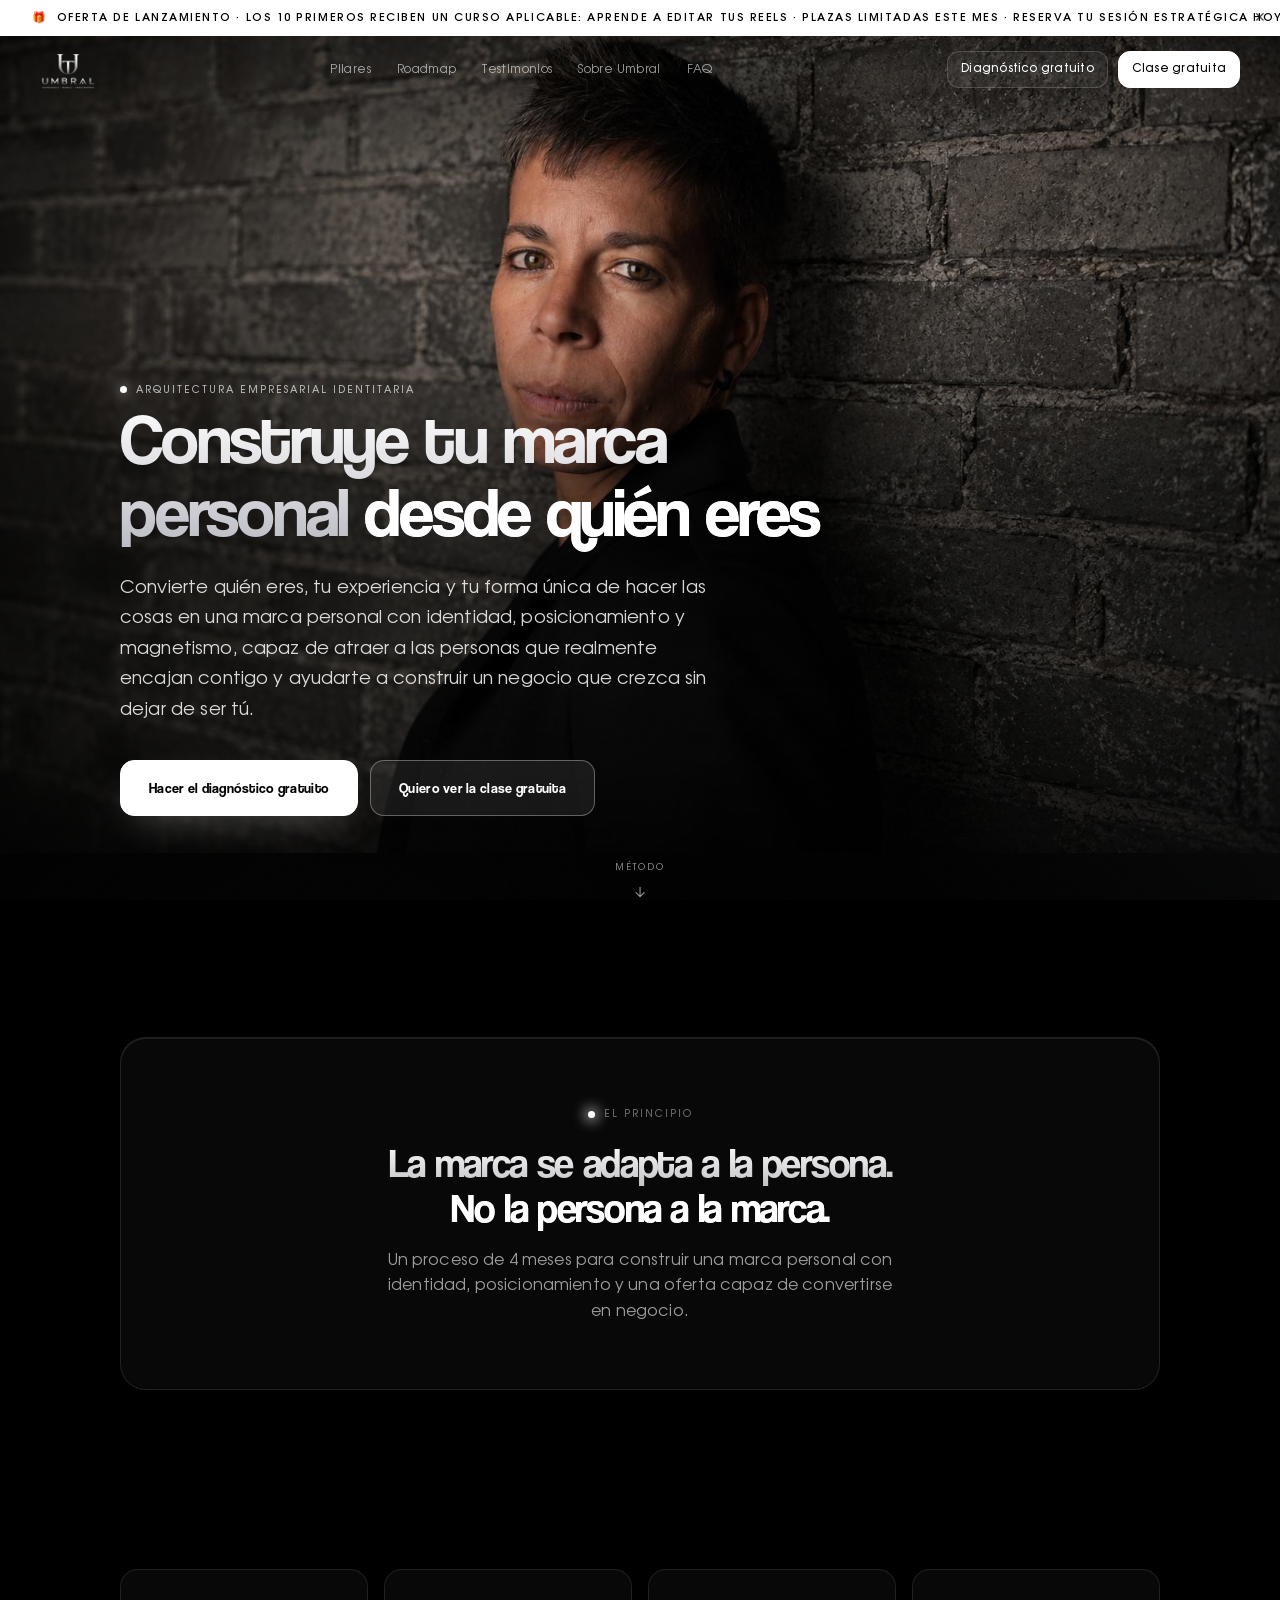
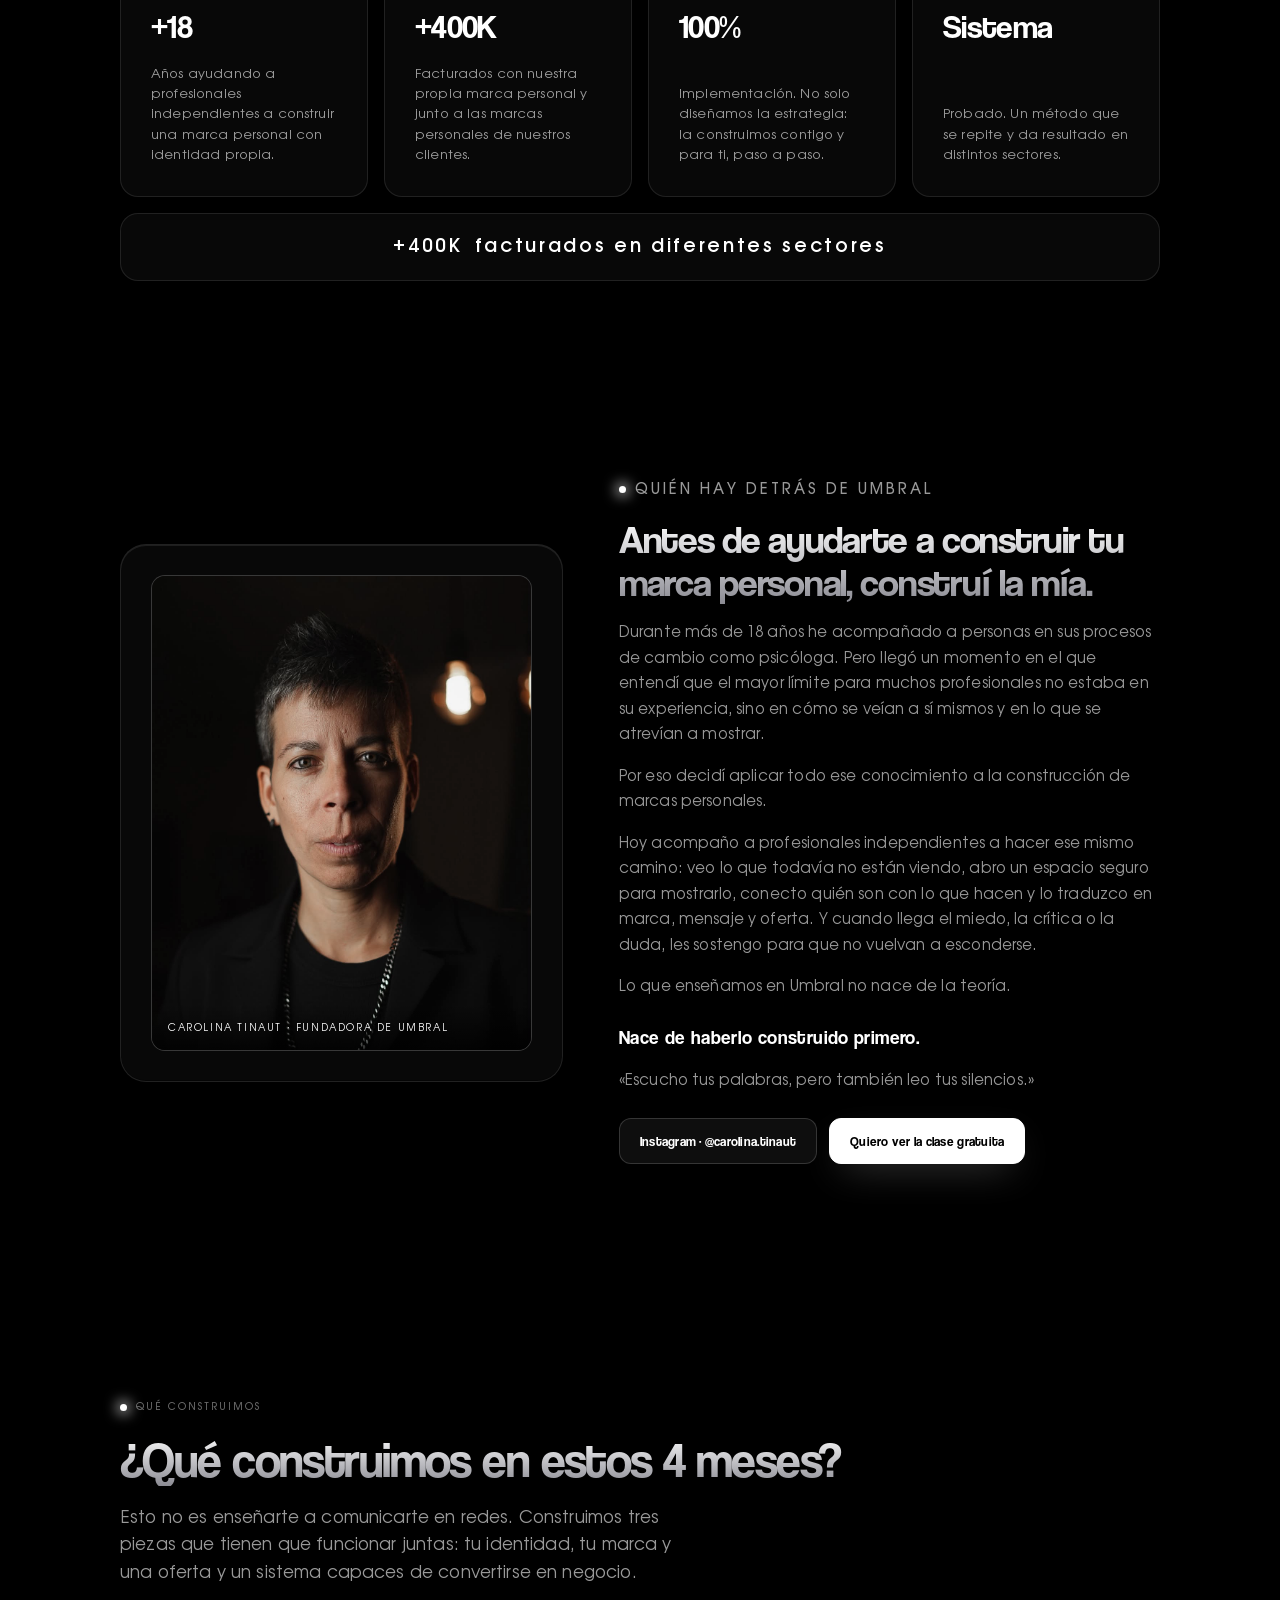
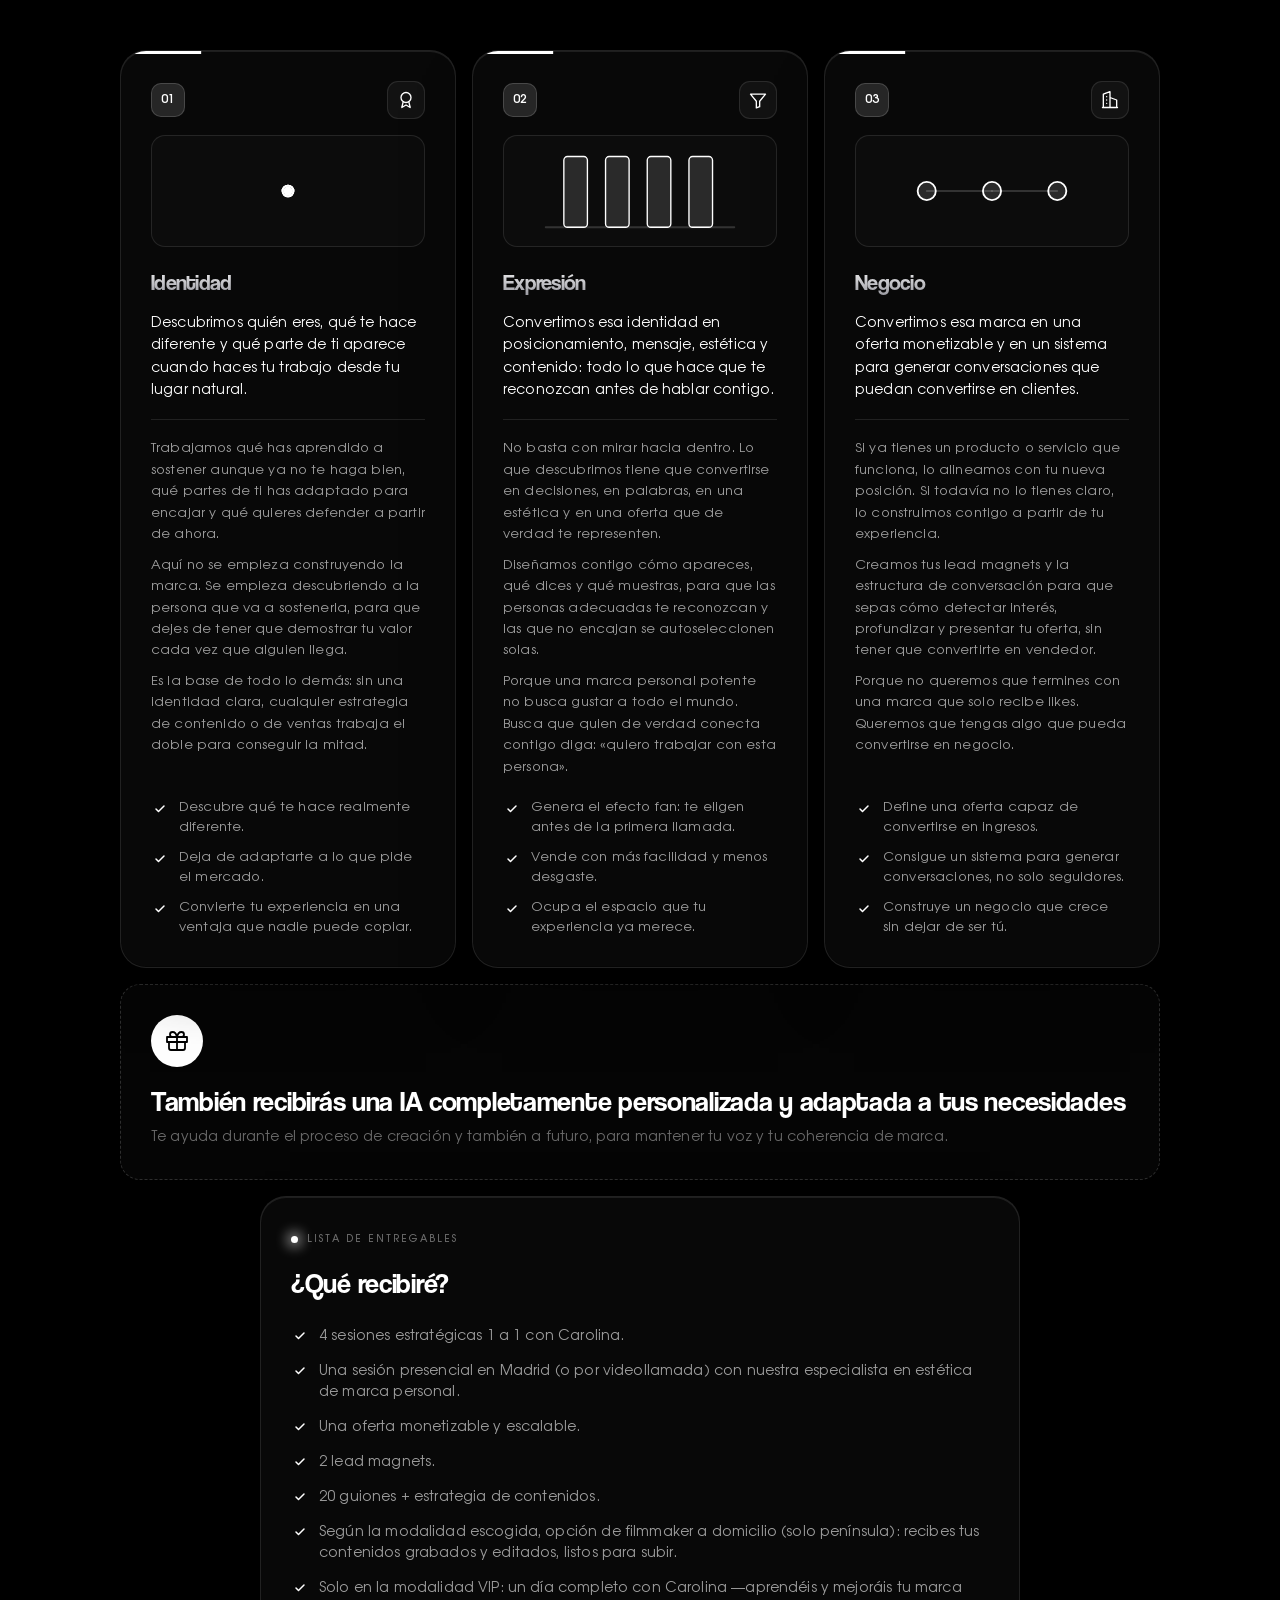
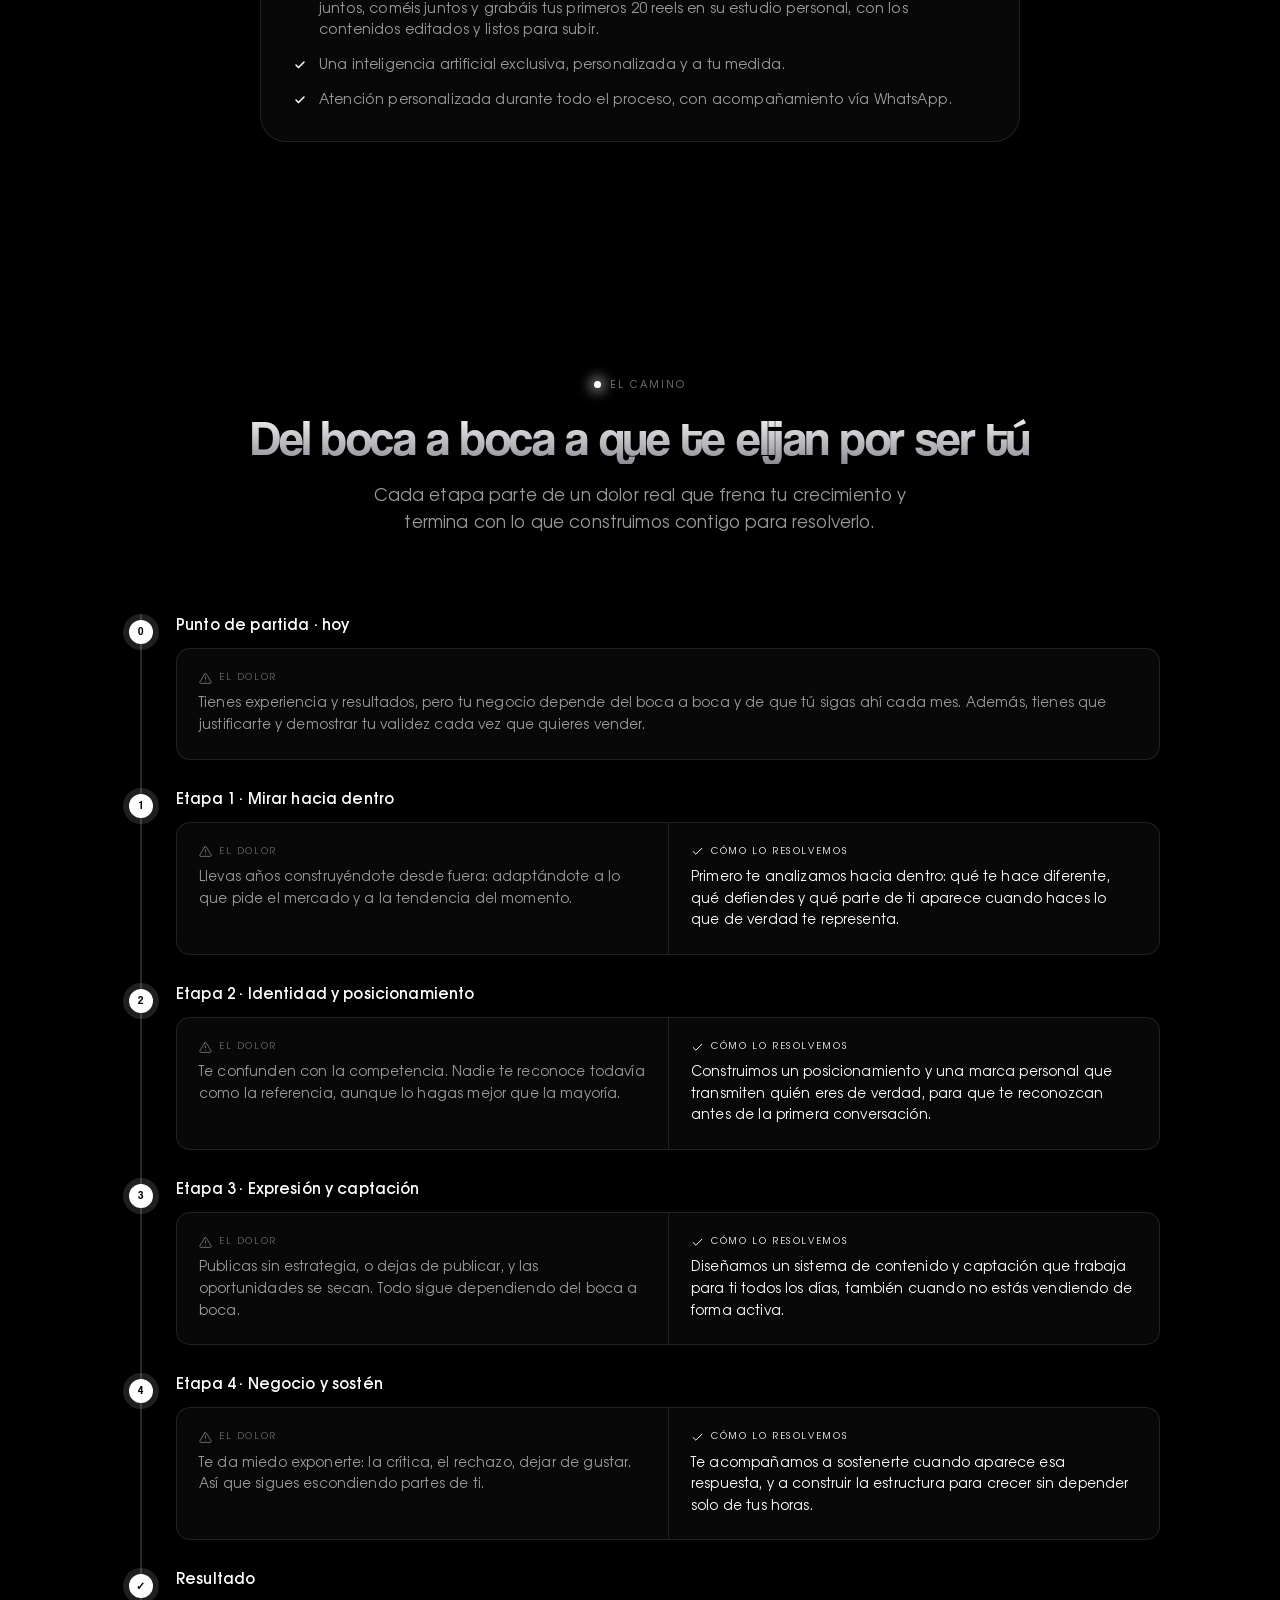
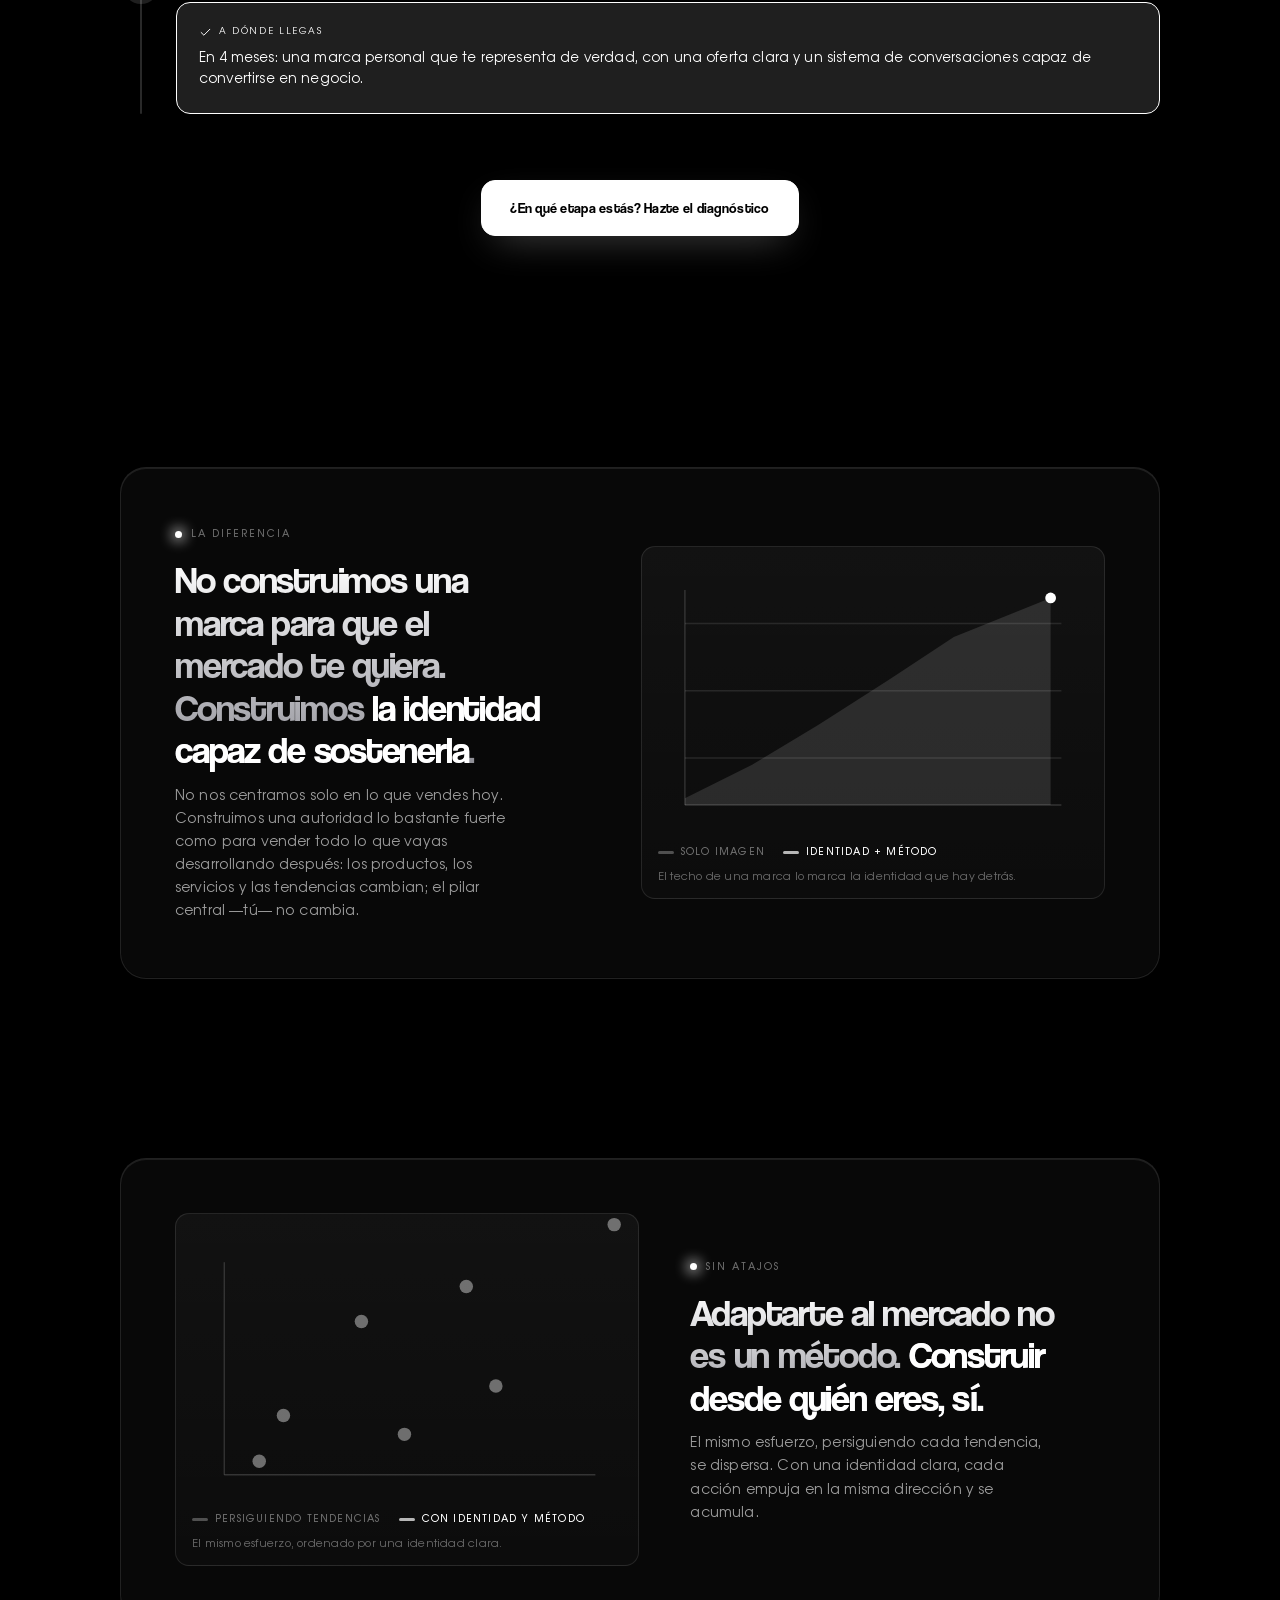
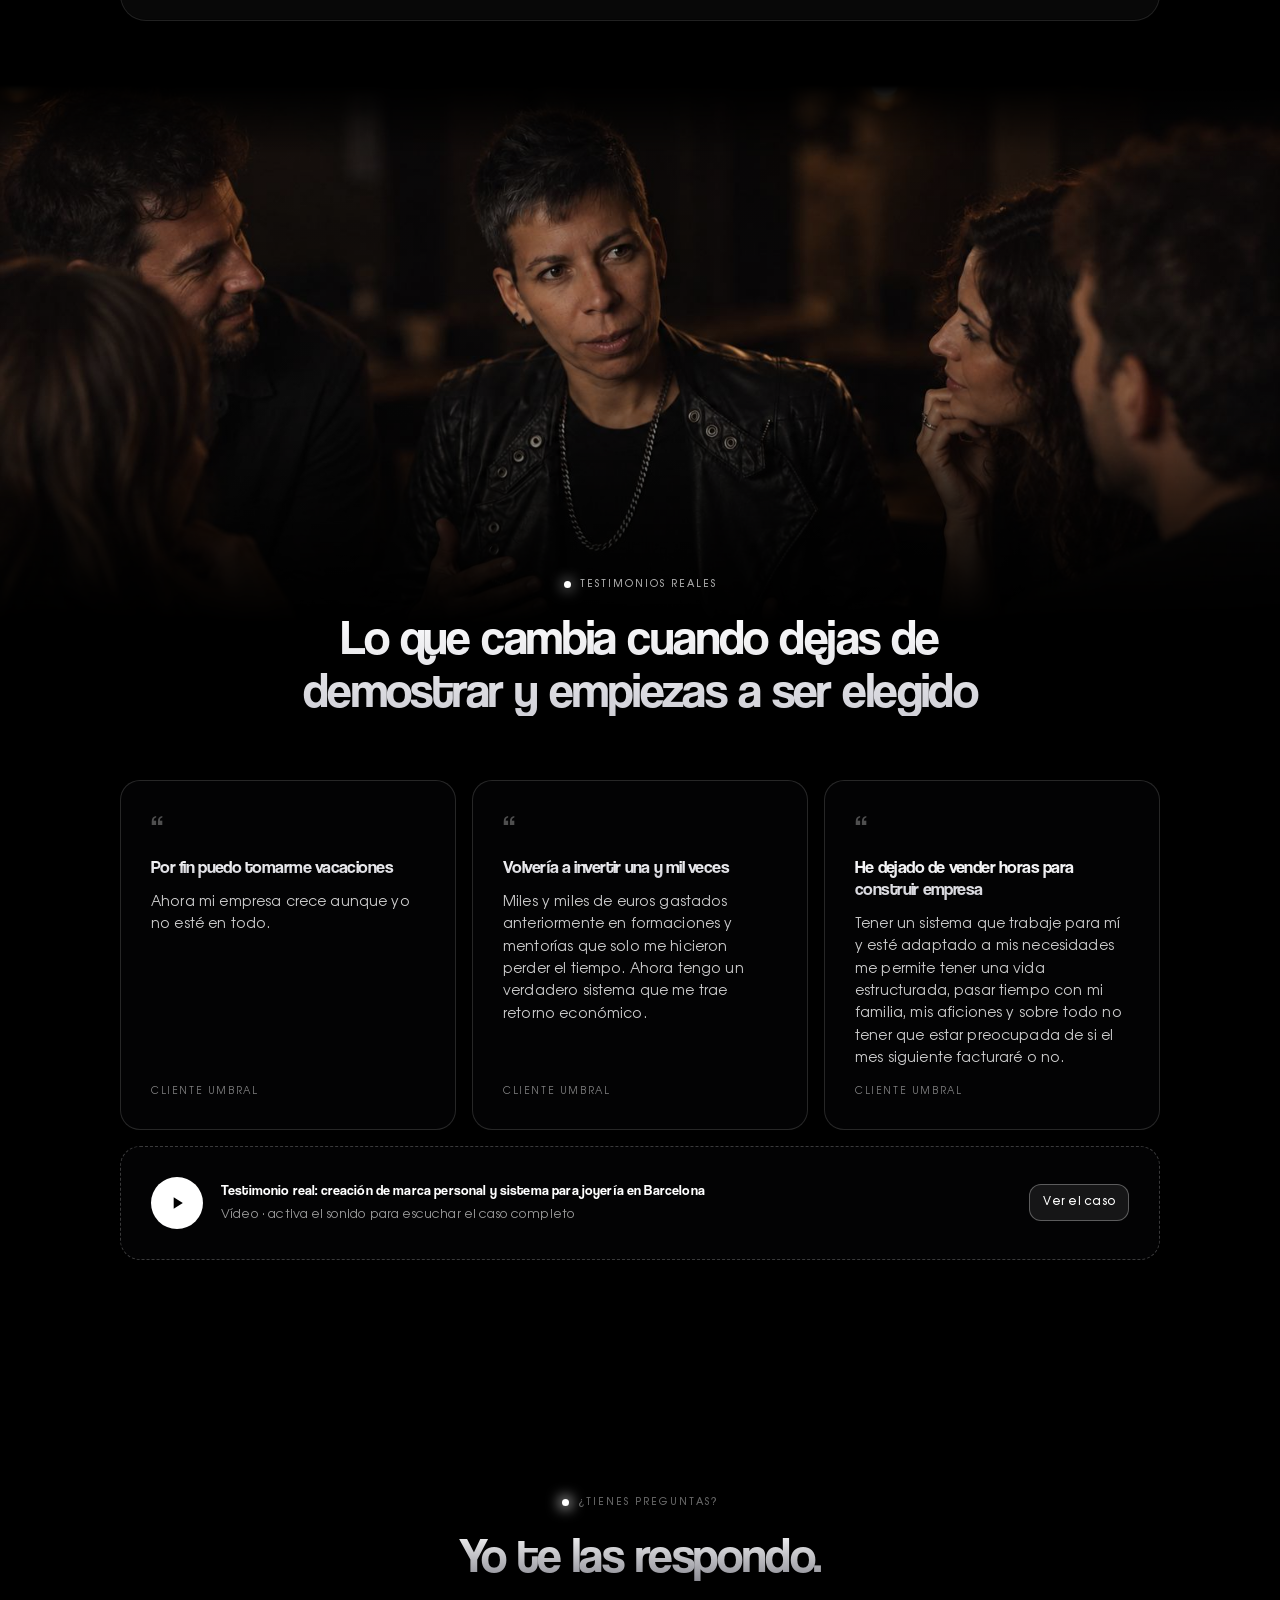
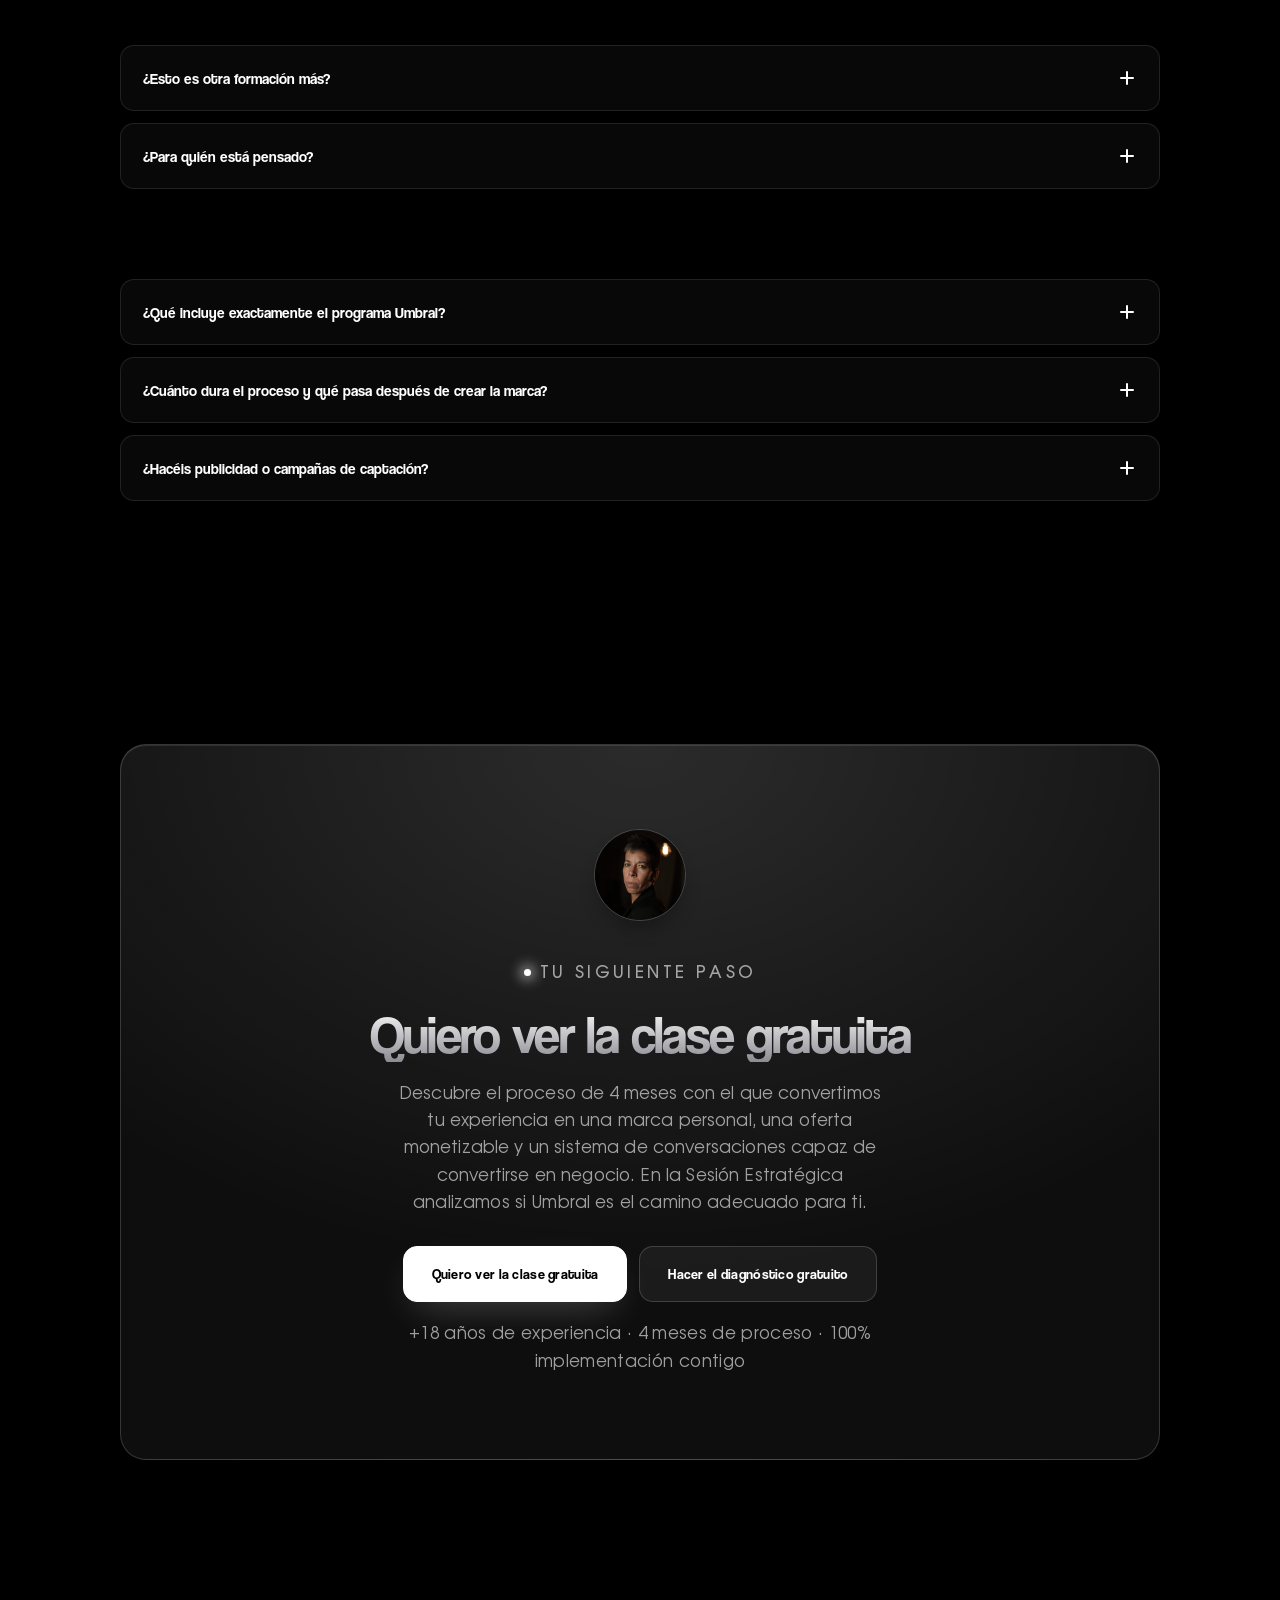
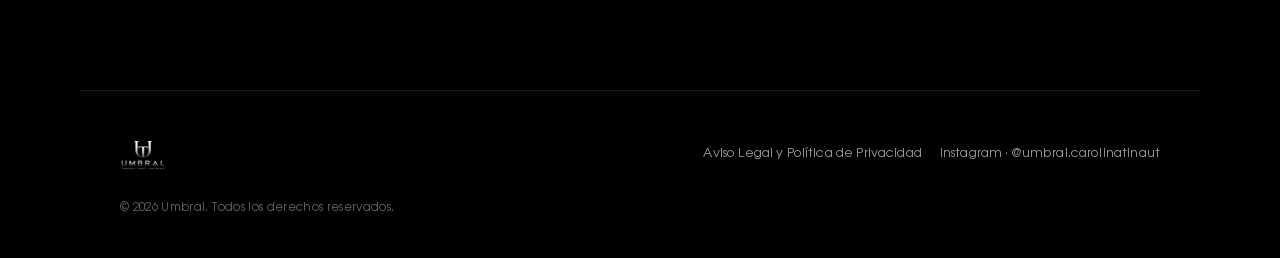
==== index.html @ a4fa89ba "Sitio UMBRAL: version inicial (fotos optimizadas, sin dependencia de Google Fonts, fondo animado opt" ====
<!DOCTYPE html>
<html lang="es" data-theme="dark">
<head>
<meta charset="UTF-8">
<meta name="viewport" content="width=device-width,initial-scale=1">
<title>UMBRAL — Construye tu marca personal desde quién eres, no desde lo que pide el mercado</title>
<meta name="description" content="Método de Arquitectura Empresarial Identitaria: convierte tu experiencia y tu forma de trabajar en una marca personal con identidad, posicionamiento y magnetismo. +18 años uniendo estrategia de marca, psicología aplicada y negocio.">
<link rel="stylesheet" href="styles.css">
</head>
<body>

  <!-- ===== PRELOADER / PUERTA ===== -->
  <div id="preloader">
    <div class="pl__bg" aria-hidden="true">
      <img src="fotos/olas.jpg" alt="" width="1540" height="1030">
    </div>
    <div class="gate__view gate__view--ask" data-view="ask">
      <div class="pl__brand">
        <img class="pl__logo" src="fotos/logo-umbral.png" alt="Carolina Tinaut">
        <span class="pl__name">Carolina Tinaut</span>
      </div>
      <span class="pl__wave">
        <svg viewBox="0 0 240 30" preserveAspectRatio="none" aria-hidden="true">
          <path d="M0 15 q 15 -11 30 0 t 30 0 t 30 0 t 30 0 t 30 0 t 30 0 t 30 0 t 30 0">
            <animate attributeName="d" dur="2.6s" repeatCount="indefinite"
              values="M0 15 q 15 -11 30 0 t 30 0 t 30 0 t 30 0 t 30 0 t 30 0 t 30 0 t 30 0;
                      M0 15 q 15 11 30 0 t 30 0 t 30 0 t 30 0 t 30 0 t 30 0 t 30 0 t 30 0;
                      M0 15 q 15 -11 30 0 t 30 0 t 30 0 t 30 0 t 30 0 t 30 0 t 30 0 t 30 0"/>
          </path>
        </svg>
      </span>
      <p class="gate__q">Una pregunta que cambia tu rumbo para siempre.</p>
      <p class="gate__sub">¿Vas a construir una empresa capaz de crecer sin que todo dependa de ti?</p>
      <div class="gate__choices">
        <button type="button" class="btn btn--solid btn--lg" data-gate="yes">Sí</button>
        <button type="button" class="btn btn--lg" data-gate="no">No</button>
      </div>
    </div>

    <div class="gate__view gate__view--no" data-view="no" hidden>
      <span class="pl__name">Aún no es tu momento</span>
      <span class="pl__wave">
        <svg viewBox="0 0 240 30" preserveAspectRatio="none" aria-hidden="true">
          <path d="M0 15 q 15 -11 30 0 t 30 0 t 30 0 t 30 0 t 30 0 t 30 0 t 30 0 t 30 0">
            <animate attributeName="d" dur="2.6s" repeatCount="indefinite"
              values="M0 15 q 15 -11 30 0 t 30 0 t 30 0 t 30 0 t 30 0 t 30 0 t 30 0 t 30 0;
                      M0 15 q 15 11 30 0 t 30 0 t 30 0 t 30 0 t 30 0 t 30 0 t 30 0 t 30 0;
                      M0 15 q 15 -11 30 0 t 30 0 t 30 0 t 30 0 t 30 0 t 30 0 t 30 0 t 30 0"/>
          </path>
        </svg>
      </span>
      <p class="gate__sub">No pasa nada. Cuando de verdad lo decidas, esta puerta seguirá aquí.</p>
      <p class="gate__q">Aquí puedes ver tu clase gratuita</p>
      <div class="vplayer" aria-label="Clase gratuita en vídeo">
        <div class="vplayer__frame">
          <span class="vplayer__badge">Próximamente</span>
          <button type="button" class="vplayer__play" aria-label="Reproducir la clase">▶</button>
        </div>
        <div class="vplayer__bar" aria-hidden="true">
          <span>▶</span><span>0:00</span>
          <span class="vplayer__track"><span></span></span>
          <span>—:—</span><span>⛶</span>
        </div>
        <p class="vplayer__cap">El vídeo de tu clase gratuita estará disponible aquí muy pronto.</p>
      </div>
      <div class="gate__choices">
        <button type="button" class="btn btn--lg" data-gate="back">Entrar a la web</button>
      </div>
    </div>
  </div>
  <noscript><style>#preloader{display:none!important}</style></noscript>
  <script>
  (function () {
    var d = document, r = d.documentElement, pl = d.getElementById('preloader');
    if (!pl) return;
    r.classList.add('pl-lock');
    function dismiss() {
      pl.classList.add('is-done');
      r.classList.remove('pl-lock');
      setTimeout(function () { if (pl.parentNode) pl.parentNode.removeChild(pl); }, 700);
    }
    function view(name) {
      var vs = pl.querySelectorAll('.gate__view'), i;
      for (i = 0; i < vs.length; i++) vs[i].hidden = vs[i].getAttribute('data-view') !== name;
    }
    pl.addEventListener('click', function (e) {
      var b = e.target.closest && e.target.closest('[data-gate]');
      if (b) {
        var g = b.getAttribute('data-gate');
        if (g === 'yes' || g === 'back') dismiss();
        else if (g === 'no') view('no');
        return;
      }
      if (e.target.closest && e.target.closest('.vplayer__play')) {
        var f = pl.querySelector('.vplayer__track span'); if (!f) return;
        f.style.transition = 'none'; f.style.width = '0';
        requestAnimationFrame(function () { f.style.transition = 'width 1.1s linear'; f.style.width = '34%'; });
        setTimeout(function () { f.style.width = '0'; }, 1500);
      }
    });
  })();
  </script>

  <!-- ===== FONDO ===== -->
  <div class="bg" aria-hidden="true">
    <div class="bg__orbs"><span class="orb orb--1"></span><span class="orb orb--2"></span><span class="orb orb--3"></span></div>
    <div class="bg__waves"><span class="w w1"></span><span class="w w2"></span><span class="w w3"></span></div>
    <div class="bg__grain"></div><div class="bg__vignette"></div>
  </div>
  <svg class="svg-defs" aria-hidden="true"><defs>
    <filter id="liquid">
      <feTurbulence type="fractalNoise" baseFrequency="0.009 0.013" numOctaves="2" seed="7" result="noise"/>
      <feDisplacementMap in="SourceGraphic" in2="noise" scale="55" xChannelSelector="R" yChannelSelector="G"/>
    </filter>
    <filter id="liquidSoft" x="-25%" y="-25%" width="150%" height="150%">
      <feTurbulence type="fractalNoise" baseFrequency="0.006 0.010" numOctaves="2" seed="4" result="n"/>
      <feDisplacementMap in="SourceGraphic" in2="n" scale="34" xChannelSelector="R" yChannelSelector="G"/>
    </filter>
  </defs></svg>

  <!-- ===== BARRA DE OFERTA (marquee) ===== -->
  <div class="promo" id="promo" role="region" aria-label="Oferta">
    <div class="promo__track">
      <span>🎁&nbsp;&nbsp;Oferta de lanzamiento&nbsp;·&nbsp;Los 10 primeros reciben un curso aplicable: Aprende a editar tus reels&nbsp;·&nbsp;Plazas limitadas este mes&nbsp;·&nbsp;Reserva tu Sesión Estratégica hoy&nbsp;&nbsp;</span>
      <span aria-hidden="true">🎁&nbsp;&nbsp;Oferta de lanzamiento&nbsp;·&nbsp;Los 10 primeros reciben un curso aplicable: Aprende a editar tus reels&nbsp;·&nbsp;Plazas limitadas este mes&nbsp;·&nbsp;Reserva tu Sesión Estratégica hoy&nbsp;&nbsp;</span>
    </div>
    <button class="promo__x" id="promoClose" aria-label="Cerrar oferta">✕</button>
  </div>

  <!-- ===== NAV ===== -->
  <header class="nav" id="nav">
    <a href="#top" class="brand" aria-label="UMBRAL — inicio">
      <img class="brand__logo" src="fotos/logo-umbral.png" alt="UMBRAL · Estrategia · Marca · Crecimiento" width="240" height="240">
    </a>
    <nav class="nav__links" id="navLinks">
      <a href="#pilares">Pilares</a>
      <a href="#roadmap">Roadmap</a>
      <a href="#testimonios">Testimonios</a>
      <a href="#umbral">Sobre Umbral</a>
      <a href="#faq">FAQ</a>
      <a href="#" class="nav__links-cta" data-open-quiz>Diagnóstico gratuito →</a>
      <a href="#clase" class="nav__links-cta">Quiero la clase gratuita →</a>
    </nav>
    <div class="nav__right">
      <button class="btn btn--sm btn--nav" data-open-quiz>Diagnóstico gratuito</button>
      <a href="#clase" class="btn btn--solid btn--sm btn--nav">Clase gratuita</a>
      <button class="btn btn--icon btn--ghost nav__toggle" id="navToggle" aria-label="Abrir menú" aria-expanded="false">☰</button>
    </div>
    <span class="nav__progress" id="navProgress" aria-hidden="true"></span>
  </header>

  <main id="top">

    <!-- ===== HERO (con la foto banner de fondo) ===== -->
    <section class="hero wrap" id="inicio">
      <div class="hero__bg" aria-hidden="true">
        <img src="fotos/pared.jpg" alt="" loading="eager" width="1540" height="1030">
      </div>
      <div class="hero__inner">
        <p class="kicker reveal">Arquitectura Empresarial Identitaria</p>
        <h1 class="reveal" data-d="1">
          Construye tu marca personal
          <span class="accent">desde quién eres</span>
        </h1>
        <p class="hero__lead reveal" data-d="2">
          Convierte quién eres, tu experiencia y tu forma única de hacer las cosas en una marca
          personal con identidad, posicionamiento y magnetismo, capaz de atraer a las personas
          que realmente encajan contigo y ayudarte a construir un negocio que crezca sin dejar
          de ser tú.
        </p>
        <div class="hero__cta reveal" data-d="3">
          <button class="btn btn--solid btn--lg" data-open-quiz>Hacer el diagnóstico gratuito</button>
          <a href="#clase" class="btn btn--lg">Quiero ver la clase gratuita</a>
        </div>
        <p class="hero__note reveal" data-d="4">
          <span data-count="18" data-prefix="+" data-suffix="">+18</span> años ·
          <span data-count="400" data-prefix="+" data-suffix="K">+400K</span> facturados ·
          <span data-count="100" data-suffix="%">100%</span> implementación · Sistema probado
        </p>
      </div>
      <div class="hero__scroll" aria-hidden="true"><span>Método</span>
        <svg viewBox="0 0 24 24"><path d="M12 5v14M6 13l6 6 6-6"/></svg>
      </div>
    </section>

    <!-- ===== VALUE PROP ===== -->
    <section class="section wrap" id="metodo">
      <div class="statement reveal">
        <p class="kicker">El principio</p>
        <p class="statement__q wide">La marca se adapta a la persona. <span class="accent">No la persona a la marca.</span></p>
        <p class="statement__sub">
          Un proceso de 4 meses para construir una marca personal con identidad, posicionamiento
          y una oferta capaz de convertirse en negocio.
        </p>
      </div>
    </section>

    <!-- ===== STATS ===== -->
    <section class="section--sm wrap">
      <div class="stats">
        <div class="stat reveal">
          <div class="stat__n" data-count="18" data-prefix="+">+18</div>
          <p class="stat__t">Años ayudando a profesionales independientes a construir una marca personal con identidad propia.</p>
        </div>
        <div class="stat reveal" data-d="1">
          <div class="stat__n" data-count="400" data-prefix="+" data-suffix="K">+400K</div>
          <p class="stat__t">Facturados con nuestra propia marca personal y junto a las marcas personales de nuestros clientes.</p>
        </div>
        <div class="stat stat--plain reveal" data-d="2">
          <div class="stat__n" data-count="100" data-suffix="%">100%</div>
          <p class="stat__t">Implementación. No solo diseñamos la estrategia: la construimos contigo y para ti, paso a paso.</p>
        </div>
        <div class="stat stat--plain reveal" data-d="3">
          <div class="stat__n">Sistema</div>
          <p class="stat__t">Probado. Un método que se repite y da resultado en distintos sectores.</p>
        </div>
        <div class="stat stat--wide reveal">
          <span class="stat__n" data-count="400" data-prefix="+" data-suffix="K">+400K</span>
          <span class="stat__n" style="color:var(--ink);letter-spacing:.14em">facturados en diferentes sectores</span>
        </div>
      </div>
    </section>

    <!-- ===== FUNDADORA (Sobre Umbral) ===== -->
    <section class="section wrap" id="umbral">
      <div class="founder">
        <div class="founder__card reveal" data-reveal="left">
          <figure class="founder__photo">
            <img src="fotos/799673248_1596504102127387_8489044716735448155_n.jpg"
                 alt="Retrato de Carolina Tinaut" loading="lazy" width="1063" height="1600">
            <figcaption>Carolina Tinaut · Fundadora de Umbral</figcaption>
          </figure>
        </div>
        <div class="reveal" data-reveal="right">
          <p class="kicker">Quién hay detrás de Umbral</p>
          <h2 style="margin-top:16px">Antes de ayudarte a construir tu marca personal, construí la mía.</h2>
          <p>Durante más de 18 años he acompañado a personas en sus procesos de cambio como psicóloga.
            Pero llegó un momento en el que entendí que el mayor límite para muchos profesionales no
            estaba en su experiencia, sino en cómo se veían a sí mismos y en lo que se atrevían a mostrar.</p>
          <p>Por eso decidí aplicar todo ese conocimiento a la construcción de marcas personales.</p>
          <p>Hoy acompaño a profesionales independientes a hacer ese mismo camino: veo lo que todavía
            no están viendo, abro un espacio seguro para mostrarlo, conecto quién son con lo que hacen
            y lo traduzco en marca, mensaje y oferta. Y cuando llega el miedo, la crítica o la duda,
            les sostengo para que no vuelvan a esconderse.</p>
          <p>Lo que enseñamos en Umbral no nace de la teoría.</p>
          <span class="big">Nace de haberlo <span class="accent">construido primero</span>.</span>
          <p style="margin-top:16px">«Escucho tus palabras, pero también leo tus silencios.»</p>
          <div class="founder__cta">
            <a href="https://www.instagram.com/carolina.tinaut/" target="_blank" rel="noopener" class="btn">Instagram · @carolina.tinaut</a>
            <a href="#clase" class="btn btn--solid">Quiero ver la clase gratuita</a>
          </div>
        </div>
      </div>
    </section>

    <!-- ===== PILARES ===== -->
    <section class="section wrap" id="pilares">
      <div class="section__head">
        <p class="kicker reveal">Qué construimos</p>
        <h2 class="section__title reveal" data-d="1">¿Qué construimos en estos 4 meses?</h2>
        <p class="section__sub reveal" data-d="2">
          Esto no es enseñarte a comunicarte en redes. Construimos tres piezas que tienen que
          funcionar juntas: tu identidad, tu marca y una oferta y un sistema capaces de
          convertirse en negocio.
        </p>
      </div>
      <div class="pillars">
        <article class="pillar reveal">
          <div class="pillar__head">
            <span class="pillar__badge">01</span>
            <span class="pillar__ico" aria-hidden="true"><svg viewBox="0 0 24 24"><circle cx="12" cy="9" r="6"/><path d="M8.5 14.5 7 21l5-3 5 3-1.5-6.5"/></svg></span>
          </div>
          <div class="pillar__viz" aria-hidden="true">
            <svg viewBox="0 0 300 112" preserveAspectRatio="xMidYMid meet">
              <g transform="translate(150 56)">
                <circle class="viz-stroke viz-ring" cx="0" cy="0" r="6"/>
                <circle class="viz-stroke viz-ring" cx="0" cy="0" r="6"/>
                <circle class="viz-stroke viz-ring" cx="0" cy="0" r="6"/>
                <circle cx="0" cy="0" r="5" fill="var(--accent)"/>
              </g>
            </svg>
          </div>
          <h3 class="pillar__name">Identidad</h3>
          <p class="pillar__lead">
            Descubrimos quién eres, qué te hace diferente y qué parte de ti aparece cuando haces
            tu trabajo desde tu lugar natural.
          </p>
          <hr class="pillar__rule">
          <div class="pillar__body">
            <p>Trabajamos qué has aprendido a sostener aunque ya no te haga bien, qué partes de ti
            has adaptado para encajar y qué quieres defender a partir de ahora.</p>
            <p>Aquí no se empieza construyendo la marca. Se empieza descubriendo a la persona que va
            a sostenerla, para que dejes de tener que demostrar tu valor cada vez que alguien llega.</p>
            <p>Es la base de todo lo demás: sin una identidad clara, cualquier estrategia de
            contenido o de ventas trabaja el doble para conseguir la mitad.</p>
          </div>
          <ul class="ticks">
            <li>Descubre qué te hace realmente diferente.</li>
            <li>Deja de adaptarte a lo que pide el mercado.</li>
            <li>Convierte tu experiencia en una ventaja que nadie puede copiar.</li>
          </ul>
        </article>

        <article class="pillar reveal" data-d="1">
          <div class="pillar__head">
            <span class="pillar__badge">02</span>
            <span class="pillar__ico" aria-hidden="true"><svg viewBox="0 0 24 24"><path d="M3 5h18l-7 8.5V20l-4 1.5v-8z"/></svg></span>
          </div>
          <div class="pillar__viz" aria-hidden="true">
            <svg viewBox="0 0 300 112" preserveAspectRatio="xMidYMid meet">
              <rect class="viz-bar" x="66"  y="18" width="26" height="78" rx="4"/>
              <rect class="viz-bar" x="112" y="18" width="26" height="78" rx="4"/>
              <rect class="viz-bar" x="158" y="18" width="26" height="78" rx="4"/>
              <rect class="viz-bar" x="204" y="18" width="26" height="78" rx="4"/>
              <line class="viz-stroke viz-dim" x1="46" y1="96" x2="254" y2="96"/>
            </svg>
          </div>
          <h3 class="pillar__name">Expresión</h3>
          <p class="pillar__lead">Convertimos esa identidad en posicionamiento, mensaje, estética y contenido: todo lo que hace que te reconozcan antes de hablar contigo.</p>
          <hr class="pillar__rule">
          <div class="pillar__body">
            <p>No basta con mirar hacia dentro. Lo que descubrimos tiene que convertirse en
            decisiones, en palabras, en una estética y en una oferta que de verdad te representen.</p>
            <p>Diseñamos contigo cómo apareces, qué dices y qué muestras, para que las personas
            adecuadas te reconozcan y las que no encajan se autoseleccionen solas.</p>
            <p>Porque una marca personal potente no busca gustar a todo el mundo. Busca que quien
            de verdad conecta contigo diga: «quiero trabajar con esta persona».</p>
          </div>
          <ul class="ticks">
            <li>Genera el efecto fan: te eligen antes de la primera llamada.</li>
            <li>Vende con más facilidad y menos desgaste.</li>
            <li>Ocupa el espacio que tu experiencia ya merece.</li>
          </ul>
        </article>

        <article class="pillar reveal" data-d="2">
          <div class="pillar__head">
            <span class="pillar__badge">03</span>
            <span class="pillar__ico" aria-hidden="true"><svg viewBox="0 0 24 24"><path d="M4 21V5l8-3v19M12 21V9l8 3v9M3 21h18M8 8h.01M8 12h.01M8 16h.01"/></svg></span>
          </div>
          <div class="pillar__viz" aria-hidden="true">
            <svg viewBox="0 0 300 112" preserveAspectRatio="xMidYMid meet">
              <line class="viz-stroke viz-dim" x1="78" y1="56" x2="150" y2="56"/>
              <line class="viz-stroke viz-dim" x1="150" y1="56" x2="222" y2="56"/>
              <circle class="viz-node" cx="78"  cy="56" r="10"/>
              <circle class="viz-node" cx="150" cy="56" r="10"/>
              <circle class="viz-node" cx="222" cy="56" r="10"/>
            </svg>
          </div>
          <h3 class="pillar__name">Negocio</h3>
          <p class="pillar__lead">Convertimos esa marca en una oferta monetizable y en un sistema para generar conversaciones que puedan convertirse en clientes.</p>
          <hr class="pillar__rule">
          <div class="pillar__body">
            <p>Si ya tienes un producto o servicio que funciona, lo alineamos con tu nueva
            posición. Si todavía no lo tienes claro, lo construimos contigo a partir de tu experiencia.</p>
            <p>Creamos tus lead magnets y la estructura de conversación para que sepas cómo detectar
            interés, profundizar y presentar tu oferta, sin tener que convertirte en vendedor.</p>
            <p>Porque no queremos que termines con una marca que solo recibe likes. Queremos que
            tengas algo que pueda convertirse en negocio.</p>
          </div>
          <ul class="ticks">
            <li>Define una oferta capaz de convertirse en ingresos.</li>
            <li>Consigue un sistema para generar conversaciones, no solo seguidores.</li>
            <li>Construye un negocio que crece sin dejar de ser tú.</li>
          </ul>
        </article>
      </div>

      <div class="tvideo aiband reveal">
        <span class="tvideo__ico" aria-hidden="true">
          <svg viewBox="0 0 24 24" fill="none" stroke="currentColor" stroke-width="1.8" stroke-linecap="round" stroke-linejoin="round">
            <rect x="2" y="8" width="20" height="5"/>
            <path d="M12 8v13M4 13v6a2 2 0 0 0 2 2h12a2 2 0 0 0 2-2v-6"/>
            <path d="M12 8H7.5a2.5 2.5 0 0 1 0-5C11 3 12 8 12 8z"/>
            <path d="M12 8h4.5a2.5 2.5 0 0 0 0-5C13 3 12 8 12 8z"/>
          </svg>
        </span>
        <div class="tvideo__txt">
          <strong>También recibirás una IA completamente personalizada y adaptada a tus necesidades</strong>
          <span>Te ayuda durante el proceso de creación y también a futuro, para mantener tu voz y tu coherencia de marca.</span>
        </div>
      </div>

      <div class="deliver glass reveal">
        <p class="kicker">Lista de entregables</p>
        <h3>¿Qué recibiré?</h3>
        <ul class="ticks">
          <li>4 sesiones estratégicas 1 a 1 con Carolina.</li>
          <li>Una sesión presencial en Madrid (o por videollamada) con nuestra especialista en estética de marca personal.</li>
          <li>Una oferta monetizable y escalable.</li>
          <li>2 lead magnets.</li>
          <li>20 guiones + estrategia de contenidos.</li>
          <li>Según la modalidad escogida, opción de filmmaker a domicilio (solo península): recibes tus contenidos grabados y editados, listos para subir.</li>
          <li>Solo en la modalidad VIP: un día completo con Carolina —aprendéis y mejoráis tu marca juntos, coméis juntos y grabáis tus primeros 20 reels en su estudio personal, con los contenidos editados y listos para subir.</li>
          <li>Una inteligencia artificial exclusiva, personalizada y a tu medida.</li>
          <li>Atención personalizada durante todo el proceso, con acompañamiento vía WhatsApp.</li>
        </ul>
      </div>
    </section>

    <!-- ===== ROADMAP ===== -->
    <section class="section wrap" id="roadmap">
      <div class="section__head center">
        <p class="kicker reveal">El camino</p>
        <h2 class="section__title reveal" data-d="1">Del boca a boca a que te elijan por ser tú</h2>
        <p class="section__sub reveal" data-d="2">
          Cada etapa parte de un dolor real que frena tu crecimiento y termina con lo que
          construimos contigo para resolverlo.
        </p>
      </div>

      <div class="roadmap" id="roadmapTrack">
        <span class="roadmap__spine" aria-hidden="true"></span>

        <div class="road-step road-step--single reveal">
          <span class="road-step__node">0</span>
          <p class="road-step__title">Punto de partida · hoy</p>
          <div class="road-step__card">
            <div class="road-cell road-cell--pain">
              <span class="road-cell__k"><svg viewBox="0 0 24 24"><path d="M12 9v4m0 4h.01M10.3 3.9 1.8 18a2 2 0 0 0 1.7 3h17a2 2 0 0 0 1.7-3L13.7 3.9a2 2 0 0 0-3.4 0Z"/></svg>El dolor</span>
              <p>Tienes experiencia y resultados, pero tu negocio depende del boca a boca y de que tú sigas ahí cada mes. Además, tienes que justificarte y demostrar tu validez cada vez que quieres vender.</p>
            </div>
          </div>
        </div>

        <div class="road-step reveal">
          <span class="road-step__node">1</span>
          <p class="road-step__title">Etapa 1 · Mirar hacia dentro</p>
          <div class="road-step__card">
            <div class="road-cell road-cell--pain">
              <span class="road-cell__k"><svg viewBox="0 0 24 24"><path d="M12 9v4m0 4h.01M10.3 3.9 1.8 18a2 2 0 0 0 1.7 3h17a2 2 0 0 0 1.7-3L13.7 3.9a2 2 0 0 0-3.4 0Z"/></svg>El dolor</span>
              <p>Llevas años construyéndote desde fuera: adaptándote a lo que pide el mercado y a la tendencia del momento.</p>
            </div>
            <div class="road-cell road-cell--fix">
              <span class="road-cell__k"><svg viewBox="0 0 24 24"><path d="M20 6 9 17l-5-5"/></svg>Cómo lo resolvemos</span>
              <p>Primero te analizamos hacia dentro: qué te hace diferente, qué defiendes y qué parte de ti aparece cuando haces lo que de verdad te representa.</p>
            </div>
          </div>
        </div>

        <div class="road-step reveal">
          <span class="road-step__node">2</span>
          <p class="road-step__title">Etapa 2 · Identidad y posicionamiento</p>
          <div class="road-step__card">
            <div class="road-cell road-cell--pain">
              <span class="road-cell__k"><svg viewBox="0 0 24 24"><path d="M12 9v4m0 4h.01M10.3 3.9 1.8 18a2 2 0 0 0 1.7 3h17a2 2 0 0 0 1.7-3L13.7 3.9a2 2 0 0 0-3.4 0Z"/></svg>El dolor</span>
              <p>Te confunden con la competencia. Nadie te reconoce todavía como la referencia, aunque lo hagas mejor que la mayoría.</p>
            </div>
            <div class="road-cell road-cell--fix">
              <span class="road-cell__k"><svg viewBox="0 0 24 24"><path d="M20 6 9 17l-5-5"/></svg>Cómo lo resolvemos</span>
              <p>Construimos un posicionamiento y una marca personal que transmiten quién eres de verdad, para que te reconozcan antes de la primera conversación.</p>
            </div>
          </div>
        </div>

        <div class="road-step reveal">
          <span class="road-step__node">3</span>
          <p class="road-step__title">Etapa 3 · Expresión y captación</p>
          <div class="road-step__card">
            <div class="road-cell road-cell--pain">
              <span class="road-cell__k"><svg viewBox="0 0 24 24"><path d="M12 9v4m0 4h.01M10.3 3.9 1.8 18a2 2 0 0 0 1.7 3h17a2 2 0 0 0 1.7-3L13.7 3.9a2 2 0 0 0-3.4 0Z"/></svg>El dolor</span>
              <p>Publicas sin estrategia, o dejas de publicar, y las oportunidades se secan. Todo sigue dependiendo del boca a boca.</p>
            </div>
            <div class="road-cell road-cell--fix">
              <span class="road-cell__k"><svg viewBox="0 0 24 24"><path d="M20 6 9 17l-5-5"/></svg>Cómo lo resolvemos</span>
              <p>Diseñamos un sistema de contenido y captación que trabaja para ti todos los días, también cuando no estás vendiendo de forma activa.</p>
            </div>
          </div>
        </div>

        <div class="road-step reveal">
          <span class="road-step__node">4</span>
          <p class="road-step__title">Etapa 4 · Negocio y sostén</p>
          <div class="road-step__card">
            <div class="road-cell road-cell--pain">
              <span class="road-cell__k"><svg viewBox="0 0 24 24"><path d="M12 9v4m0 4h.01M10.3 3.9 1.8 18a2 2 0 0 0 1.7 3h17a2 2 0 0 0 1.7-3L13.7 3.9a2 2 0 0 0-3.4 0Z"/></svg>El dolor</span>
              <p>Te da miedo exponerte: la crítica, el rechazo, dejar de gustar. Así que sigues escondiendo partes de ti.</p>
            </div>
            <div class="road-cell road-cell--fix">
              <span class="road-cell__k"><svg viewBox="0 0 24 24"><path d="M20 6 9 17l-5-5"/></svg>Cómo lo resolvemos</span>
              <p>Te acompañamos a sostenerte cuando aparece esa respuesta, y a construir la estructura para crecer sin depender solo de tus horas.</p>
            </div>
          </div>
        </div>

        <div class="road-step road-step--single road-step--goal reveal">
          <span class="road-step__node">✓</span>
          <p class="road-step__title">Resultado</p>
          <div class="road-step__card">
            <div class="road-cell road-cell--fix">
              <span class="road-cell__k"><svg viewBox="0 0 24 24"><path d="M20 6 9 17l-5-5"/></svg>A dónde llegas</span>
              <p>En 4 meses: una marca personal que te representa de verdad, con una oferta clara y un sistema de conversaciones capaz de convertirse en negocio.</p>
            </div>
          </div>
        </div>
      </div>

      <div class="section__head center reveal" style="margin:clamp(36px,5vw,52px) auto 0">
        <button class="btn btn--solid btn--lg" data-open-quiz>¿En qué etapa estás? Hazte el diagnóstico</button>
      </div>
    </section>

    <!-- ===== LA DIFERENCIA (gráfica animada) ===== -->
    <section class="section wrap">
      <div class="figcard reveal">
        <div class="figcard__txt">
          <p class="kicker">La diferencia</p>
          <p class="figcard__q">
            No construimos una marca para que el mercado te quiera.
            Construimos <span class="accent">la identidad capaz de sostenerla</span>.
          </p>
          <p class="figcard__sub">
            No nos centramos solo en lo que vendes hoy. Construimos una autoridad lo bastante
            fuerte como para vender todo lo que vayas desarrollando después: los productos, los
            servicios y las tendencias cambian; el pilar central —tú— no cambia.
          </p>
        </div>
        <div class="figchart" aria-hidden="true">
          <svg viewBox="0 0 320 200" preserveAspectRatio="xMidYMid meet">
            <line class="fx-grid" x1="20" y1="45"  x2="300" y2="45"/>
            <line class="fx-grid" x1="20" y1="95"  x2="300" y2="95"/>
            <line class="fx-grid" x1="20" y1="145" x2="300" y2="145"/>
            <line class="fx-axis" x1="20" y1="20" x2="20" y2="180"/>
            <line class="fx-axis" x1="20" y1="180" x2="300" y2="180"/>
            <path class="fx-area fx-draw2" d="M20 175 L70 150 L120 120 L170 88 L220 55 L292 26 L292 180 L20 180 Z"/>
            <path class="fx-dim fx-draw" pathLength="1" d="M20 168 L70 122 L120 98 L170 102 L220 112 L292 120"/>
            <path class="fx-accent fx-draw" pathLength="1" d="M20 175 L70 150 L120 120 L170 88 L220 55 L292 26"/>
            <circle class="fx-pulse" cx="292" cy="26" r="4"/>
          </svg>
          <div class="figchart__legend">
            <b>Solo imagen</b>
            <b class="is-accent">Identidad + método</b>
          </div>
          <p class="figchart__cap">El techo de una marca lo marca la identidad que hay detrás.</p>
        </div>
      </div>
    </section>

    <!-- ===== SIN ATAJOS: azar → método (gráfica animada) ===== -->
    <section class="section--sm wrap">
      <div class="figcard figcard--rev reveal">
        <div class="figcard__txt">
          <p class="kicker">Sin atajos</p>
          <p class="figcard__q">
            Adaptarte al mercado no es un método.
            <span class="accent">Construir desde quién eres, sí.</span>
          </p>
          <p class="figcard__sub">
            El mismo esfuerzo, persiguiendo cada tendencia, se dispersa. Con una identidad clara,
            cada acción empuja en la misma dirección y se acumula.
          </p>
        </div>
        <div class="figchart" aria-hidden="true">
          <svg viewBox="0 0 320 200" preserveAspectRatio="xMidYMid meet">
            <line class="fx-axis" x1="24" y1="24" x2="24" y2="182"/>
            <line class="fx-axis" x1="24" y1="182" x2="300" y2="182"/>
            <polyline class="fx-accent fx-draw" pathLength="1" points="34,168 76,146 118,124 160,102 202,80 244,58 286,36"/>
            <circle class="fx-scatter" cx="34"  cy="168" r="5"/>
            <circle class="fx-scatter" cx="76"  cy="146" r="5"/>
            <circle class="fx-scatter" cx="118" cy="124" r="5"/>
            <circle class="fx-scatter" cx="160" cy="102" r="5"/>
            <circle class="fx-scatter" cx="202" cy="80"  r="5"/>
            <circle class="fx-scatter" cx="244" cy="58"  r="5"/>
            <circle class="fx-scatter" cx="286" cy="36"  r="5"/>
          </svg>
          <div class="figchart__legend">
            <b>Persiguiendo tendencias</b>
            <b class="is-accent">Con identidad y método</b>
          </div>
          <p class="figchart__cap">El mismo esfuerzo, ordenado por una identidad clara.</p>
        </div>
      </div>
    </section>

    <!-- ===== TESTIMONIOS ===== -->
    <section class="section wrap has-bg" id="testimonios">
      <div class="secbg" aria-hidden="true">
        <img src="fotos/grupo.jpg" alt="" loading="lazy" width="1540" height="1030">
      </div>
      <div class="section__head center">
        <p class="kicker reveal">Testimonios reales</p>
        <h2 class="section__title reveal" data-d="1">Lo que cambia cuando dejas de demostrar y empiezas a ser elegido</h2>
      </div>
      <div class="tgrid">
        <article class="tcard reveal" data-reveal="left">
          <div class="tcard__mark" aria-hidden="true">“</div>
          <h3 class="tcard__h">Por fin puedo tomarme vacaciones</h3>
          <p class="tcard__q">Ahora mi empresa crece aunque yo no esté en todo.</p>
          <p class="tcard__src">Cliente Umbral</p>
        </article>
        <article class="tcard reveal" data-d="1">
          <div class="tcard__mark" aria-hidden="true">“</div>
          <h3 class="tcard__h">Volvería a invertir una y mil veces</h3>
          <p class="tcard__q">Miles y miles de euros gastados anteriormente en formaciones y mentorías que solo me
            hicieron perder el tiempo. Ahora tengo un verdadero sistema que me trae retorno económico.</p>
          <p class="tcard__src">Cliente Umbral</p>
        </article>
        <article class="tcard reveal" data-reveal="right">
          <div class="tcard__mark" aria-hidden="true">“</div>
          <h3 class="tcard__h">He dejado de vender horas para construir empresa</h3>
          <p class="tcard__q">Tener un sistema que trabaje para mí y esté adaptado a mis necesidades me permite tener
            una vida estructurada, pasar tiempo con mi familia, mis aficiones y sobre todo no tener
            que estar preocupada de si el mes siguiente facturaré o no.</p>
          <p class="tcard__src">Cliente Umbral</p>
        </article>
      </div>
      <div class="tvideo reveal">
        <span class="tvideo__ico" aria-hidden="true"><svg viewBox="0 0 24 24"><path d="M8 5v14l11-7z"/></svg></span>
        <div class="tvideo__txt">
          <strong>Testimonio real: creación de marca personal y sistema para joyería en Barcelona</strong>
          <span>Vídeo · activa el sonido para escuchar el caso completo</span>
        </div>
        <a href="#clase" class="btn btn--sm" style="margin-left:auto">Ver el caso</a>
      </div>
    </section>

    <!-- ===== FAQ ===== -->
    <section class="section wrap" id="faq">
      <div class="section__head center">
        <p class="kicker reveal">¿Tienes preguntas?</p>
        <h2 class="section__title reveal" data-d="1">Yo te las respondo.</h2>
      </div>
      <div class="faq">
        <div class="qa reveal">
          <button class="qa__q" aria-expanded="false"><span>¿Esto es otra formación más?</span><span class="qa__ico" aria-hidden="true"></span></button>
          <div class="qa__a"><div class="qa__a-inner">
            No. Umbral es Plug and Play: no tienes que hacer grandes esfuerzos, porque hacemos todo
            por ti, con tu supervisión. Es un proceso de acompañamiento en el que construimos
            contigo una identidad de marca sólida, una forma de expresarla hacia fuera y un negocio
            preparado para crecer. No vienes a acumular información. Vienes a implementar un
            método, partas del nivel de experiencia que partas y seas del sector que seas.
          </div></div>
        </div>
        <div class="qa reveal" data-d="1">
          <button class="qa__q" aria-expanded="false"><span>¿Para quién está pensado?</span><span class="qa__ico" aria-hidden="true"></span></button>
          <div class="qa__a"><div class="qa__a-inner">
            Para profesionales independientes con experiencia real —psicólogos, consultores,
            médicos, coaches, creativos, asesores o cualquier experto que viva de su conocimiento—
            que sienten que su negocio todavía no está a la altura de lo que saben hacer. Si quieres
            dejar de depender del boca a boca y construir una marca que te elija por ser tú, Umbral es para ti.
          </div></div>
        </div>
        <div class="qa reveal" data-d="2">
          <button class="qa__q" aria-expanded="false"><span>¿Por qué ahora sí me va a funcionar?</span><span class="qa__ico" aria-hidden="true"></span></button>
          <div class="qa__a"><div class="qa__a-inner">
            Porque el problema nunca ha sido tu falta de esfuerzo. Probablemente ya has probado
            cursos, agencias, contenido o publicidad por separado. En Umbral trabajamos tu identidad,
            tu expresión y tu negocio bajo un mismo método, construido desde dentro hacia fuera.
            Ahí es donde aparece el cambio.
          </div></div>
        </div>
        <div class="qa reveal" data-d="3">
          <button class="qa__q" aria-expanded="false"><span>¿Qué incluye exactamente el programa Umbral?</span><span class="qa__ico" aria-hidden="true"></span></button>
          <div class="qa__a"><div class="qa__a-inner">
            Construimos tu identidad profesional, tu marca personal completa (posicionamiento,
            narrativa, estética y contenido), tu oferta monetizable y un sistema de conversaciones
            con lead magnets y script para convertir el interés en clientes. Todo en un proceso de
            4 meses: 21 días de creación intensiva y 3 meses de acompañamiento mientras la muestras
            al mundo. Los detalles exactos se confirman en tu Sesión Estratégica.
          </div></div>
        </div>
        <div class="qa reveal" data-d="4">
          <button class="qa__q" aria-expanded="false"><span>¿Cuánto dura el proceso y qué pasa después de crear la marca?</span><span class="qa__ico" aria-hidden="true"></span></button>
          <div class="qa__a"><div class="qa__a-inner">
            4 meses, en dos fases. Primero el Sprint Umbral, donde creamos y ponemos en marcha tu
            marca. Después, una fase de acompañamiento donde te sostenemos mientras la muestras al
            mundo, recalibramos con lo que responde el mercado y conectamos tu marca con tu negocio.
          </div></div>
        </div>
        <div class="qa reveal" data-d="5">
          <button class="qa__q" aria-expanded="false"><span>¿Hacéis publicidad o campañas de captación?</span><span class="qa__ico" aria-hidden="true"></span></button>
          <div class="qa__a"><div class="qa__a-inner">
            No. Umbral construye la base: identidad, marca, oferta, contenido y conversaciones. La
            publicidad y la captación pagada pertenecen a una fase posterior, independiente y
            opcional, y no están incluidas en el programa.
          </div></div>
        </div>
      </div>
    </section>

    <!-- ===== CTA FINAL ===== -->
    <section class="section wrap" id="clase">
      <div class="final reveal">
        <img class="final__face" src="fotos/791013239_1723658525416564_8454202638649415087_n.jpg"
             alt="Carolina Tinaut" loading="lazy" width="600" height="900">
        <p class="kicker">Tu siguiente paso</p>
        <h2>Quiero ver la clase gratuita</h2>
        <p>Descubre el proceso de 4 meses con el que convertimos tu experiencia en una marca
          personal, una oferta monetizable y un sistema de conversaciones capaz de convertirse en
          negocio. En la Sesión Estratégica analizamos si Umbral es el camino adecuado para ti.</p>
        <div class="hero__cta">
          <!-- TODO: sustituir "#" por la URL real de la clase gratuita -->
          <a href="#" class="btn btn--solid btn--lg">Quiero ver la clase gratuita</a>
          <button class="btn btn--lg" data-open-quiz>Hacer el diagnóstico gratuito</button>
        </div>

        <p class="final__mini">+18 años de experiencia · 4 meses de proceso · 100% implementación contigo</p>
      </div>
    </section>

  </main>

  <!-- ===== FOOTER ===== -->
  <footer class="footer wrap">
    <div class="footer__row">
      <a href="#top" class="brand" aria-label="UMBRAL — inicio">
        <img class="brand__logo" src="fotos/logo-umbral.png" alt="UMBRAL" width="240" height="240">
      </a>
      <div class="footer__links">
        <a href="#">Aviso Legal y Política de Privacidad</a>
        <a href="https://www.instagram.com/umbral.carolinatinaut/" target="_blank" rel="noopener">Instagram · @umbral.carolinatinaut</a>
      </div>
    </div>
    <p class="footer__copy">© 2026 Umbral. Todos los derechos reservados.</p>
  </footer>

  <!-- ===== DIAGNÓSTICO (modal) ===== -->
  <div class="quiz" id="quiz" role="dialog" aria-modal="true" aria-label="Diagnóstico gratuito">
    <div class="quiz__backdrop" data-close-quiz></div>
    <div class="quiz__panel">
      <button class="quiz__x" data-close-quiz aria-label="Cerrar">✕</button>
      <div class="quiz__bar"><span id="quizBar"></span></div>
      <div class="quiz__inner" id="quizInner"></div>
    </div>
  </div>

  <script src="app.js"></script>
</body>
</html>
---- styles.css ----
/* ==========================================================================
   UMBRAL — Landing de conversión
   Sistema: "Liquid Glass / B&N sobre negro / Bento"  ·  Acento: NARANJA
   HTML + CSS + JS. Sin build.
   ========================================================================== */

*,*::before,*::after{ box-sizing:border-box; margin:0; padding:0 }

/* ---- Hikasami: tipografía de textos pequeños (labels, captions, meta, tablas…) ----
   Archivos en /fonts (SIL OFL, Nikita Kononenko). */
@font-face{font-family:"Hikasami";src:url("fonts/Hikasami-Regular.woff2") format("woff2");font-weight:400;font-display:swap}
@font-face{font-family:"Hikasami";src:url("fonts/Hikasami-Medium.woff2") format("woff2");font-weight:500;font-display:swap}
@font-face{font-family:"Hikasami";src:url("fonts/Hikasami-SemiBold.woff2") format("woff2");font-weight:600;font-display:swap}
@font-face{font-family:"Hikasami";src:url("fonts/Hikasami-Bold.woff2") format("woff2");font-weight:700;font-display:swap}
/* Coolvetica: tipografía de títulos */
@font-face{font-family:"Coolvetica";src:url("fonts/Coolvetica Rg.otf") format("opentype");font-weight:400 700;font-display:swap}

:root{
  /* superficie */
  --bg:#000000;
  --ink:#ffffff;
  --muted:rgba(255,255,255,.60);
  --faint:rgba(255,255,255,.40);
  --line:rgba(255,255,255,.10);
  --line-2:rgba(255,255,255,.16);
  --glass:rgba(255,255,255,.030);
  --glass-2:rgba(255,255,255,.055);

  --tint-1:rgba(255,255,255,.02);
  --tint-2:rgba(255,255,255,.045);
  --tint-3:rgba(255,255,255,.07);
  --tint-4:rgba(255,255,255,.09);
  --tint-5:rgba(255,255,255,.12);
  --tint-6:rgba(255,255,255,.16);

  --solid:#ffffff;  --solid-ink:#000000;
  --opaque:rgba(9,9,11,.94);
  --chrome:rgba(0,0,0,.45);

  /* EL acento — monocromo (blanco sobre negro). */
  --accent:#ffffff;
  --accent-ink:#000000;
  --accent-soft:rgba(255,255,255,.12);
  --accent-glow:rgba(255,255,255,.30);

  /* degradado de los títulos: blanco arriba → gris abajo */
  --title-top:#ffffff;
  --title-bot:#8b8b93;

  /* forma */
  --radius:26px;
  --radius-sm:14px;
  --ease:cubic-bezier(.22,1,.36,1);

  /* tipografía */
  --font-display:"Coolvetica","Unbounded","Arial Black","Segoe UI",sans-serif;
  --font-body:"Inter",-apple-system,BlinkMacSystemFont,"Segoe UI",Roboto,sans-serif;
  --font-small:"Hikasami","Inter",-apple-system,BlinkMacSystemFont,"Segoe UI",Roboto,sans-serif; /* textos pequeños */

  /* ---- RITMO ÚNICO: todo el layout se mide con estos tokens ---- */
  --wrap:1120px;                       /* ancho de contenido, igual en todas las secciones */
  --pad-x:clamp(20px,5vw,40px);        /* margen lateral, igual en todas las secciones */
  --section-y:clamp(76px,9vw,120px);   /* aire vertical de sección, igual en todas */
  --block-gap:16px;                    /* separación entre tarjetas, igual en todas las rejillas */
  --card-pad:clamp(22px,2.6vw,30px);   /* padding interior de tarjeta, igual en todas */

  --promo-h:36px;                      /* alto de la barra de oferta (0 si se cierra) */
  --nav-h:68px;
}

:root[data-theme="light"]{
  --bg:#f1f1f3;
  --ink:#0b0b0d;
  --muted:rgba(0,0,0,.62);
  --faint:rgba(0,0,0,.42);
  --line:rgba(0,0,0,.10);
  --line-2:rgba(0,0,0,.16);
  --glass:rgba(255,255,255,.55);
  --glass-2:rgba(255,255,255,.80);
  --tint-1:rgba(0,0,0,.025);
  --tint-2:rgba(0,0,0,.045);
  --tint-3:rgba(0,0,0,.06);
  --tint-4:rgba(0,0,0,.08);
  --tint-5:rgba(0,0,0,.10);
  --tint-6:rgba(0,0,0,.14);
  --solid:#17171b;  --solid-ink:#ffffff;
  --opaque:rgba(246,246,248,.94);
  --chrome:rgba(255,255,255,.62);
  --accent:#0b0b0d;
  --accent-ink:#ffffff;
  --accent-soft:rgba(0,0,0,.07);
  --accent-glow:rgba(0,0,0,.18);
  --title-top:#0b0b0d;
  --title-bot:#74747e;
}

html{scroll-behavior:smooth;scroll-padding-top:calc(var(--promo-h) + var(--nav-h) + 20px)}

body{
  background:var(--bg); color:var(--ink);
  font-family:var(--font-small); font-size:15px; line-height:1.6; letter-spacing:.01em;
  -webkit-font-smoothing:antialiased;
  overflow-x:hidden; min-height:100vh;
}
body.no-scroll{overflow:hidden}
a{color:inherit;text-decoration:none}
img,svg{display:block;max-width:100%}
button{font:inherit;color:inherit;cursor:pointer;background:none;border:0}
::selection{background:rgba(255,255,255,.85);color:#000}
:root[data-theme="light"] ::selection{background:rgba(0,0,0,.85);color:#fff}
:focus-visible{outline:2px solid var(--accent);outline-offset:2px;border-radius:6px}

/* ==========================================================================
   PRELOADER / PUERTA — logo + UMBRAL, una pregunta y Sí / No
   ========================================================================== */
#preloader{
  position:fixed;inset:0;z-index:9999;display:grid;place-items:center;
  padding:clamp(22px,6vw,64px);background:#000;overflow-y:auto;
  transition:opacity .6s var(--ease),visibility .6s var(--ease);
  animation:plFailsafe 22s steps(1,end) forwards;   /* anti-bloqueo si nadie interactúa */
}
#preloader.is-done{opacity:0;visibility:hidden;animation:none}
@keyframes plFailsafe{0%,96%{opacity:1;visibility:visible}100%{opacity:0;visibility:hidden}}
html.pl-lock,html.pl-lock body{overflow:hidden}

/* fondo: foto "olas" a pantalla completa + velo oscuro */
.pl__bg{position:absolute;inset:0;z-index:0;overflow:hidden}
.pl__bg img{width:100%;height:100%;object-fit:cover;object-position:50% 55%}
.pl__bg::after{content:"";position:absolute;inset:0;
  background:linear-gradient(180deg,rgba(0,0,0,.66),rgba(0,0,0,.5) 45%,rgba(0,0,0,.78))}

/* el contenido de la puerta va SIEMPRE en claro (sobre foto oscura, cualquier tema) */
#preloader .gate__view{position:relative;z-index:1}
#preloader .pl__logo{filter:none}
#preloader .pl__name{background-image:linear-gradient(180deg,#ffffff 0%,#d6d6dd 100%)}
#preloader .gate__q{color:#fff}
#preloader .gate__sub{color:rgba(255,255,255,.82)}
#preloader .pl__wave path{stroke:#fff}
#preloader .btn:not(.btn--solid){color:#fff;border-color:rgba(255,255,255,.34);background:rgba(255,255,255,.09)}
#preloader .btn:not(.btn--solid):hover{background:rgba(255,255,255,.18);border-color:rgba(255,255,255,.6)}
#preloader .vplayer{background:rgba(0,0,0,.42);border-color:rgba(255,255,255,.18)}
#preloader .vplayer__frame{background:radial-gradient(130% 130% at 50% 35%,rgba(255,255,255,.07),rgba(255,255,255,.01))}
#preloader .vplayer__play{color:#fff;border-color:rgba(255,255,255,.3);background:rgba(255,255,255,.08)}
#preloader .vplayer__bar,#preloader .vplayer__cap{color:rgba(255,255,255,.6)}
#preloader .vplayer__track{background:rgba(255,255,255,.18)}
#preloader .vplayer__track span{background:#fff}
#preloader .vplayer__badge{color:rgba(255,255,255,.7);border-color:rgba(255,255,255,.25)}

.gate__view{display:flex;flex-direction:column;align-items:center;gap:18px;
  width:100%;max-width:600px;margin:auto;text-align:center;animation:plIn .6s var(--ease) both}
.gate__view[hidden]{display:none}
@keyframes plIn{from{opacity:0;transform:translateY(10px)}to{opacity:1;transform:none}}
@keyframes plFade{to{opacity:1}}

.pl__brand{display:flex;flex-direction:column;align-items:center;gap:14px}
.pl__logo{height:clamp(54px,12vw,92px);width:auto;display:block}
:root[data-theme="light"] .pl__logo{filter:invert(1) brightness(.82)}
.pl__name{
  font-family:"Coolvetica",var(--font-display);font-weight:500;line-height:1.05;
  font-size:clamp(24px,5.6vw,48px);letter-spacing:-.02em;   /* letras juntas */
  background-image:linear-gradient(180deg,#ffffff 0%,#d2d2d9 100%);
  -webkit-background-clip:text;background-clip:text;
  -webkit-text-fill-color:transparent;color:transparent;
}
:root[data-theme="light"] .pl__name{background-image:linear-gradient(180deg,#0b0b0d 0%,#5c5c66 100%)}

/* mini ola: se mueve pero NO se va — ondula en el centro */
.pl__wave{width:min(230px,56vw);height:28px;overflow:visible}
.pl__wave svg{width:100%;height:100%;display:block;animation:plBob 3s ease-in-out infinite}
.pl__wave path{fill:none;stroke:var(--ink);stroke-width:2.6;stroke-linecap:round;stroke-linejoin:round}
@keyframes plBob{0%,100%{transform:translateY(0) scaleY(1)}50%{transform:translateY(-2px) scaleY(1.14)}}

.gate__q{font-family:var(--font-display);font-weight:500;letter-spacing:.005em;line-height:1.25;
  font-size:clamp(17px,2.6vw,26px);color:var(--ink);max-width:22ch;
  opacity:0;animation:plFade .7s var(--ease) .7s forwards}
.gate__sub{font-family:var(--font-small);font-size:14px;line-height:1.6;color:var(--muted);max-width:46ch;
  opacity:0;animation:plFade .7s var(--ease) .95s forwards}
.gate__choices{display:flex;gap:12px;flex-wrap:wrap;justify-content:center;margin-top:4px;
  opacity:0;animation:plFade .7s var(--ease) 1.2s forwards}
.gate__choices .btn{min-width:118px}

/* Vista "No" — aún no es tu momento */
.gate__view--no .pl__name{font-size:clamp(22px,4.8vw,38px);letter-spacing:-.02em}
.gate__view--no .gate__q,.gate__view--no .gate__sub,.gate__view--no .gate__choices{animation:none;opacity:1}

.vplayer{width:100%;max-width:520px;border:1px solid var(--line-2);border-radius:var(--radius-sm);
  overflow:hidden;background:var(--tint-2);text-align:left}
.vplayer__frame{position:relative;aspect-ratio:16/9;display:grid;place-items:center;
  background:radial-gradient(130% 130% at 50% 35%,var(--tint-4),var(--tint-1));border-bottom:1px solid var(--line)}
.vplayer__badge{position:absolute;top:10px;left:10px;font-family:var(--font-small);font-size:9px;
  letter-spacing:.16em;text-transform:uppercase;color:var(--faint);
  border:1px solid var(--line-2);padding:4px 8px;border-radius:999px}
.vplayer__play{width:62px;height:62px;border-radius:50%;border:1px solid var(--line-2);
  background:rgba(255,255,255,.06);color:var(--ink);display:grid;place-items:center;
  font-size:18px;transition:transform .2s var(--ease),background .2s}
.vplayer__play:hover{transform:scale(1.07);background:rgba(255,255,255,.13)}
.vplayer__bar{display:flex;align-items:center;gap:9px;padding:9px 12px;
  font-family:var(--font-small);font-size:11px;color:var(--muted)}
.vplayer__track{flex:1;height:4px;border-radius:3px;background:var(--tint-4);overflow:hidden}
.vplayer__track span{display:block;height:100%;width:0;background:var(--ink)}
.vplayer__cap{padding:0 12px 12px;font-family:var(--font-small);font-size:11px;color:var(--faint);line-height:1.5}

@media (prefers-reduced-motion:reduce){
  #preloader{animation:plFailsafe 6s steps(1,end) forwards}
  .gate__view,.pl__wave,.gate__q,.gate__sub,.gate__choices{animation:none;opacity:1}
  .pl__wave svg{animation:none}
}

/* ==========================================================================
   FONDO EN MOVIMIENTO
   ========================================================================== */
.bg{position:fixed;inset:0;z-index:-1;overflow:hidden;background:#000}
.bg__orbs{position:absolute;inset:-20%;filter:url(#liquid)}
.orb{position:absolute;border-radius:50%;filter:blur(90px);opacity:.42;mix-blend-mode:screen}
.orb--1{width:60vw;height:60vw;left:-10vw;top:-15vw;
  background:radial-gradient(circle at 30% 30%,rgba(255,255,255,.18),transparent 62%);
  animation:drift1 30s var(--ease) infinite alternate}
.orb--2{width:54vw;height:54vw;right:-12vw;top:16vh;
  background:radial-gradient(circle at 60% 40%,rgba(255,255,255,.13),transparent 60%);
  animation:drift2 38s var(--ease) infinite alternate}
.orb--3{width:46vw;height:46vw;left:22vw;bottom:-22vw;
  background:radial-gradient(circle at 50% 50%,rgba(255,255,255,.10),transparent 60%);
  animation:drift3 34s var(--ease) infinite alternate}
@keyframes drift1{to{transform:translate3d(8vw,6vh,0) scale(1.15)}}
@keyframes drift2{to{transform:translate3d(-7vw,-5vh,0) scale(1.1)}}
@keyframes drift3{to{transform:translate3d(4vw,-8vh,0) scale(1.2)}}

.bg__waves{position:absolute;inset:0;overflow:hidden;pointer-events:none}
.bg__waves .w{position:absolute;left:50%;width:190vw;height:72vh;border-radius:50%}
.w1{top:-12%;background:radial-gradient(closest-side,rgba(154,164,183,.32),rgba(154,164,183,.12) 45%,transparent 74%);
  filter:url(#liquidSoft) blur(24px);animation:wave1 44s ease-in-out infinite alternate}
.w2{top:26%;background:radial-gradient(closest-side,rgba(146,158,180,.26),rgba(146,158,180,.10) 48%,transparent 78%);
  filter:url(#liquidSoft) blur(30px);animation:wave2 58s ease-in-out infinite alternate}
.w3{top:56%;background:radial-gradient(closest-side,rgba(160,168,185,.22),rgba(160,168,185,.08) 48%,transparent 80%);
  filter:url(#liquidSoft) blur(26px);animation:wave3 72s ease-in-out infinite alternate}
@keyframes wave1{from{transform:translate(-66%,-9%) rotate(-9deg) scale(1)}to{transform:translate(-34%,7%) rotate(3deg) scale(1.18)}}
@keyframes wave2{from{transform:translate(-38%,7%) rotate(7deg) scale(1.12)}to{transform:translate(-66%,-7%) rotate(13deg) scale(1)}}
@keyframes wave3{from{transform:translate(-62%,-7%) rotate(-4deg) scale(1)}to{transform:translate(-32%,8%) rotate(-11deg) scale(1.2)}}

.bg__grain{position:absolute;inset:0;opacity:.045;pointer-events:none;
  background-image:url("data:image/svg+xml,%3Csvg xmlns='http://www.w3.org/2000/svg' width='140' height='140'%3E%3Cfilter id='n'%3E%3CfeTurbulence type='fractalNoise' baseFrequency='0.85' numOctaves='2' stitchTiles='stitch'/%3E%3C/filter%3E%3Crect width='100%25' height='100%25' filter='url(%23n)'/%3E%3C/svg%3E")}
.bg__vignette{position:absolute;inset:0;pointer-events:none;
  background:radial-gradient(120% 90% at 50% 0%,transparent 45%,rgba(0,0,0,.5) 100%)}
.svg-defs{position:absolute;width:0;height:0}

:root[data-theme="light"] .bg{background:#e7e8ec}
:root[data-theme="light"] .orb{mix-blend-mode:multiply;opacity:.7;filter:blur(80px)}
:root[data-theme="light"] .orb--1{background:radial-gradient(circle at 30% 30%,rgba(108,122,156,.30),transparent 62%)}
:root[data-theme="light"] .orb--2{background:radial-gradient(circle at 60% 40%,rgba(120,120,132,.28),transparent 60%)}
:root[data-theme="light"] .orb--3{background:radial-gradient(circle at 50% 50%,rgba(112,124,156,.24),transparent 60%)}
:root[data-theme="light"] .bg__waves .w{mix-blend-mode:multiply}
:root[data-theme="light"] .bg__vignette{background:radial-gradient(120% 90% at 50% 0%,transparent 50%,rgba(18,24,42,.12) 100%)}
:root[data-theme="light"] .bg__grain{opacity:.03}

/* ==========================================================================
   PRIMITIVAS DE LAYOUT (mismo ancho, mismo aire en todas partes)
   ========================================================================== */
.wrap{width:100%;max-width:var(--wrap);margin-inline:auto;padding-inline:var(--pad-x)}
.section{padding-block:var(--section-y)}
.section--sm{padding-block:calc(var(--section-y) * .56)}

/* Todas las secciones y sus bloques comparten el MISMO ancho (var(--wrap)).
   Los límites en `ch` de abajo solo acotan la longitud de línea del texto,
   nunca el ancho del bloque. */
.section__head{max-width:none;margin-bottom:clamp(40px,6vw,64px)}
.section__head.center{margin-inline:auto;text-align:center}
.section__head .kicker{margin-bottom:18px}
.section__title{
  font-family:var(--font-display);font-weight:600;line-height:1.08;
  font-size:clamp(29px,4.7vw,49px);text-wrap:balance;
}
.section__sub{margin-top:18px;color:var(--muted);font-size:clamp(15px,1.6vw,17px);max-width:62ch}
.section__head.center .section__sub{margin-inline:auto}

.glass{
  position:relative;background:var(--glass);border:1px solid var(--line);border-radius:var(--radius);
  backdrop-filter:blur(22px) saturate(140%);-webkit-backdrop-filter:blur(22px) saturate(140%);
  box-shadow:inset 0 1px 0 rgba(255,255,255,.09),inset 0 -1px 0 rgba(0,0,0,.35),0 30px 70px -30px rgba(0,0,0,.75);
}

.kicker{
  display:inline-flex;align-items:center;gap:9px;
  font-family:var(--font-display);font-weight:500;
  font-size:10px;letter-spacing:.2em;text-transform:uppercase;color:var(--faint);
}
.kicker::before{content:"";width:7px;height:7px;border-radius:50%;background:var(--accent);
  box-shadow:0 0 14px 2px var(--accent);flex:none}

/* bloque-frase reutilizable: MISMO tamaño y padding en las 3 apariciones */
.statement{
  max-width:none;margin-inline:auto;text-align:center;
  border:1px solid var(--line);background:var(--glass);border-radius:var(--radius);
  backdrop-filter:blur(22px) saturate(140%);-webkit-backdrop-filter:blur(22px) saturate(140%);
  box-shadow:inset 0 1px 0 rgba(255,255,255,.09),inset 0 -1px 0 rgba(0,0,0,.35),0 30px 70px -30px rgba(0,0,0,.75);
  padding:clamp(38px,6vw,64px) clamp(26px,6vw,72px);
}
.statement .kicker{margin-bottom:18px}
.statement__q{font-family:var(--font-display);font-weight:600;line-height:1.12;
  font-size:clamp(23px,3.7vw,40px);text-wrap:balance;max-width:24ch;margin-inline:auto}
.statement__q.wide{max-width:34ch}
.statement__q .accent{color:var(--accent)}
.statement__sub{margin-top:18px;color:var(--muted);font-size:clamp(14px,1.6vw,16px);max-width:58ch;margin-inline:auto}

/* ---- Secciones con gráfica en movimiento (reemplazan a los antiguos "statement" sueltos) ---- */
.figcard{
  display:grid;grid-template-columns:1fr 1.12fr;gap:clamp(24px,4vw,52px);align-items:center;
  border:1px solid var(--line);background:var(--glass);border-radius:var(--radius);
  backdrop-filter:blur(22px) saturate(140%);-webkit-backdrop-filter:blur(22px) saturate(140%);
  box-shadow:inset 0 1px 0 rgba(255,255,255,.09),inset 0 -1px 0 rgba(0,0,0,.35),0 30px 70px -30px rgba(0,0,0,.75);
  padding:clamp(30px,5vw,54px);
}
.figcard--rev{grid-template-columns:1.12fr 1fr}
.figcard--rev .figcard__txt{order:2}
.figcard__txt .kicker{margin-bottom:16px}
.figcard__q{font-family:var(--font-display);font-weight:600;line-height:1.12;
  font-size:clamp(23px,3.3vw,38px);text-wrap:balance}
.figcard__q .accent{color:var(--accent)}
.figcard__sub{margin-top:14px;color:var(--muted);font-size:14px;line-height:1.65;max-width:44ch}

.figchart{position:relative;width:100%;border-radius:var(--radius-sm);border:1px solid var(--line);
  background:linear-gradient(180deg,var(--tint-2),var(--tint-1));padding:16px 16px 12px}
.figchart svg{width:100%;height:auto;display:block;overflow:visible}
.figchart__legend{margin-top:12px;display:flex;gap:18px;flex-wrap:wrap;font-size:10px;
  letter-spacing:.12em;text-transform:uppercase;color:var(--faint)}
.figchart__legend b{display:inline-flex;align-items:center;gap:7px;font-weight:500}
.figchart__legend b::before{content:"";width:16px;height:3px;border-radius:2px;background:currentColor;opacity:.7}
.figchart__legend .is-accent{color:var(--accent)}
.figchart__cap{margin-top:8px;font-size:11px;color:var(--faint);letter-spacing:.02em}

.fx-grid{stroke:var(--line);stroke-width:1}
.fx-axis{stroke:var(--line-2);stroke-width:1}
.fx-dim{fill:none;stroke:var(--faint);stroke-width:2;stroke-linecap:round;stroke-linejoin:round;stroke-dasharray:5 6}
.fx-accent{fill:none;stroke:var(--accent);stroke-width:2.6;stroke-linecap:round;stroke-linejoin:round}
.fx-area{fill:var(--accent-soft)}
.fx-draw{stroke-dasharray:1;stroke-dashoffset:1;transition:stroke-dashoffset 1.7s var(--ease)}
.fx-run .fx-draw{stroke-dashoffset:0}
.fx-area.fx-draw2{opacity:0;transition:opacity 1s var(--ease) .6s}
.fx-run .fx-area.fx-draw2{opacity:1}
.fx-pulse{fill:var(--accent);opacity:0;transition:opacity .4s .9s}
.fx-run .fx-pulse{opacity:1;animation:fxPulse 2.4s ease-in-out infinite 1.1s}
@keyframes fxPulse{0%,100%{r:4;opacity:1}50%{r:7;opacity:.55}}

/* azar -> método */
.fx-scatter{fill:var(--faint);transition:transform .9s var(--ease),fill .9s var(--ease);transform-box:fill-box}
.figcard.fx-run .fx-scatter{transform:none!important;fill:var(--accent)}
.fx-scatter{transform-box:fill-box}
.fx-scatter:nth-of-type(1){transform:translate(34px,-30px)}
.fx-scatter:nth-of-type(2){transform:translate(-26px,26px)}
.fx-scatter:nth-of-type(3){transform:translate(40px,28px)}
.fx-scatter:nth-of-type(4){transform:translate(-34px,-34px)}
.fx-scatter:nth-of-type(5){transform:translate(24px,36px)}
.fx-scatter:nth-of-type(6){transform:translate(-40px,-16px)}
.fx-scatter:nth-of-type(7){transform:translate(28px,-40px)}
@media (max-width:1000px){.figcard,.figcard--rev{grid-template-columns:1fr}.figcard--rev .figcard__txt{order:0}}

/* botones */
.btn{
  --pad:12px 20px;
  display:inline-flex;align-items:center;justify-content:center;gap:.55ch;padding:var(--pad);
  font-family:var(--font-display);font-weight:500;font-size:13px;letter-spacing:.02em;
  border-radius:12px;border:1px solid var(--line-2);background:var(--glass-2);color:var(--ink);
  transition:transform .3s var(--ease),background .3s var(--ease),border-color .3s var(--ease),filter .3s var(--ease);
  text-align:center;white-space:nowrap;
}
.btn:hover{transform:translateY(-1px);background:var(--line-2);border-color:var(--muted)}
.btn:active{transform:translateY(0)}
.btn--solid{background:var(--accent);color:var(--accent-ink);border-color:var(--accent);
  box-shadow:0 14px 38px -14px var(--accent-glow)}
.btn--solid:hover{filter:brightness(1.07)}
.btn--ghost{background:transparent}
.btn--icon{--pad:8px;width:34px;height:34px;border-radius:10px}
.btn--sm{--pad:8px 13px;font-size:11.5px}
.btn--lg{--pad:16px 28px;font-size:14px;border-radius:14px}
.btn--block{display:flex;width:100%}

.ticks{list-style:none;display:flex;flex-direction:column;gap:11px;margin-top:20px}
.ticks li{display:flex;gap:11px;align-items:flex-start;font-size:14px;color:var(--muted);line-height:1.5}
.ticks li::before{
  content:"";flex:none;margin-top:2px;width:17px;height:17px;border-radius:5px;background:var(--accent);
  -webkit-mask:url("data:image/svg+xml,%3Csvg xmlns='http://www.w3.org/2000/svg' viewBox='0 0 24 24' fill='none' stroke='black' stroke-width='3' stroke-linecap='round' stroke-linejoin='round'%3E%3Cpath d='M20 6 9 17l-5-5'/%3E%3C/svg%3E") center/12px no-repeat;
          mask:url("data:image/svg+xml,%3Csvg xmlns='http://www.w3.org/2000/svg' viewBox='0 0 24 24' fill='none' stroke='black' stroke-width='3' stroke-linecap='round' stroke-linejoin='round'%3E%3Cpath d='M20 6 9 17l-5-5'/%3E%3C/svg%3E") center/12px no-repeat;
}

/* ==========================================================================
   BARRA DE OFERTA (marquee derecha → izquierda)
   ========================================================================== */
.promo{
  position:fixed;top:0;left:0;right:0;z-index:60;height:var(--promo-h);
  display:flex;align-items:center;overflow:hidden;
  background:var(--ink);color:var(--bg);
  border-bottom:1px solid var(--line-2);
}
.promo__track{
  display:flex;flex:1;gap:0;white-space:nowrap;will-change:transform;
  animation:marquee 26s linear infinite;
}
.promo__track span{
  padding-inline:2rem;font-family:var(--font-display);font-weight:600;
  font-size:11px;letter-spacing:.14em;text-transform:uppercase;
}
@keyframes marquee{from{transform:translateX(0)}to{transform:translateX(-50%)}}
.promo__x{
  position:absolute;right:8px;top:50%;transform:translateY(-50%);
  width:24px;height:24px;border-radius:7px;display:grid;place-items:center;
  color:var(--bg);font-size:14px;line-height:1;opacity:.7;
}
.promo__x:hover{opacity:1;background:rgba(128,128,128,.28)}
body.promo-off{--promo-h:0px}
body.promo-off .promo{display:none}

/* ==========================================================================
   NAV
   ========================================================================== */
.nav{
  position:fixed;top:var(--promo-h);left:0;right:0;z-index:50;height:var(--nav-h);
  display:flex;align-items:center;justify-content:space-between;gap:16px;
  padding-inline:var(--pad-x);
  border-bottom:1px solid transparent;
  transition:background .3s var(--ease),border-color .3s var(--ease),top .3s var(--ease);
}
.nav.is-stuck{
  background:var(--chrome);border-bottom-color:var(--line);
  backdrop-filter:blur(16px) saturate(160%);-webkit-backdrop-filter:blur(16px) saturate(160%);
}
.nav__progress{position:absolute;left:0;bottom:-1px;height:2px;width:100%;transform:scaleX(0);
  transform-origin:left;background:var(--accent);box-shadow:0 0 10px var(--accent-glow)}
.brand{display:flex;align-items:center;gap:11px;font-family:var(--font-display);
  font-weight:600;font-size:16px;letter-spacing:.16em}
.brand__dot{width:9px;height:9px;border-radius:50%;background:var(--accent);
  box-shadow:0 0 14px 2px var(--accent);flex:none}
/* logotipo (PNG con fondo transparente) — directo sobre el fondo */
.brand__logo{height:56px;width:auto;display:block;object-fit:contain}
.footer .brand__logo{height:46px}
/* en modo claro el logo es plateado y se pierde: se oscurece */
:root[data-theme="light"] .brand__logo{filter:invert(1) brightness(.82)}
@media (max-width:760px){ .brand__logo{height:44px} }
.nav__links{display:flex;align-items:center;gap:2px}
.nav__links a{
  font-family:var(--font-display);font-size:12px;letter-spacing:.03em;color:var(--muted);
  padding:9px 12px;border-radius:10px;transition:color .2s,background .2s}
.nav__links a:hover{color:var(--ink);background:var(--tint-3)}
.nav__links-cta{display:none}
.nav__right{display:flex;align-items:center;gap:10px}
.nav__toggle{display:none}

/* ==========================================================================
   HERO
   ========================================================================== */
.hero{
  min-height:72vw;                         /* algo más alto que la foto: deja hueco para bajar el texto */
  max-height:none;
  display:flex;flex-direction:column;justify-content:flex-end;   /* texto en la franja baja de la foto */
  padding-top:clamp(80px,10vw,170px);
  padding-bottom:clamp(36px,5vw,80px);      /* baja el bloque de texto: más cara visible arriba */
  position:relative;
}
.hero__inner{max-width:none;will-change:transform;min-width:0}
.hero h1{
  font-family:var(--font-display);font-weight:600;line-height:1.04;
  font-size:clamp(35px,6.4vw,70px);text-wrap:balance;
}
.hero h1 .accent{color:var(--accent)}
.hero h1 .break{display:block;color:var(--muted);font-size:.82em;margin-top:.35em}
.hero__lead{margin-top:26px;max-width:60ch;color:var(--muted);font-size:clamp(15px,1.9vw,18px);line-height:1.7}
.hero__cta{display:flex;flex-wrap:wrap;gap:12px;margin-top:34px}
.hero__note{margin-top:22px;font-size:12.5px;color:var(--faint);letter-spacing:.02em}
.hero__scroll{
  position:absolute;left:50%;bottom:22px;transform:translateX(-50%);
  display:flex;flex-direction:column;align-items:center;gap:8px;
  font-family:var(--font-display);font-size:9px;letter-spacing:.22em;text-transform:uppercase;color:var(--faint)}
.hero__scroll svg{width:16px;height:16px;stroke:currentColor;stroke-width:1.6;fill:none;
  stroke-linecap:round;stroke-linejoin:round;animation:bob 2.4s ease-in-out infinite}
@keyframes bob{0%,100%{transform:translateY(0)}50%{transform:translateY(5px)}}

/* ==========================================================================
   HERO · FOTO "banner" — imagen COMPLETA (sin recortar), a COLOR, arriba;
   la cabeza queda por encima del texto, que va debajo.
   ========================================================================== */
.hero__bg{
  position:absolute;top:0;bottom:0;left:50%;transform:translateX(-50%);
  width:100vw;                              /* de lado a lado */
  z-index:0;overflow:hidden;pointer-events:none;
  /* la imagen se vuelve TRANSPARENTE hacia abajo (degradado de opacidad al final) */
  -webkit-mask-image:linear-gradient(180deg,#000 0%,#000 62%,transparent 100%);
          mask-image:linear-gradient(180deg,#000 0%,#000 62%,transparent 100%);
}
.hero__bg img{
  width:100%;height:auto;display:block;     /* imagen completa, sin recortar, en color */
}
.hero__bg::after{
  content:"";position:absolute;inset:0;
  background:
    linear-gradient(180deg,rgba(0,0,0,.5) 0,rgba(0,0,0,0) 18%),                 /* scrim para la nav */
    linear-gradient(180deg,rgba(0,0,0,0) 32%,rgba(0,0,0,.38) 50%,rgba(0,0,0,.5) 62%,rgba(0,0,0,0) 80%); /* legibilidad del texto */
}
.hero__inner{position:relative;z-index:1}
.hero__scroll{z-index:1}

/* el texto del hero va SIEMPRE claro (está sobre foto oscura, en ambos temas) */
.hero h1{--title-top:#ffffff;--title-bot:#bcbcc4}
.hero h1 .break{-webkit-text-fill-color:rgba(255,255,255,.72);color:rgba(255,255,255,.72)}
.hero h1 .accent{-webkit-text-fill-color:#ffffff;color:#ffffff}
.hero .kicker{color:rgba(255,255,255,.66)}
.hero .kicker::before{background:#fff;box-shadow:0 0 14px 2px rgba(255,255,255,.5)}
.hero__lead{color:rgba(255,255,255,.84)}
.hero__note,.hero__note span{color:rgba(255,255,255,.58)}
.hero__scroll{color:rgba(255,255,255,.6)}
.hero .btn:not(.btn--solid){
  color:#fff;border-color:rgba(255,255,255,.32);background:rgba(255,255,255,.08);
}
.hero .btn:not(.btn--solid):hover{background:rgba(255,255,255,.16);border-color:rgba(255,255,255,.55)}

/* ==========================================================================
   FONDO DE SECCIÓN — foto a todo el ancho, difuminada a transparente arriba y abajo
   (mismo criterio que el hero). Reutilizable con .has-bg + .secbg.
   ========================================================================== */
.has-bg{position:relative;isolation:isolate}
.has-bg > *:not(.secbg){position:relative;z-index:1}
/* Banda de foto ACOTADA en la parte superior de la sección (no cubre todo),
   así la cara queda por ENCIMA del título, nunca tapada. */
.secbg{
  position:absolute;left:50%;transform:translateX(-50%);
  top:0;bottom:auto;height:clamp(340px,42vw,600px);
  width:100vw;z-index:0;overflow:hidden;pointer-events:none;
  -webkit-mask-image:linear-gradient(180deg,transparent 0%,#000 13%,#000 58%,transparent 100%);
          mask-image:linear-gradient(180deg,transparent 0%,#000 13%,#000 58%,transparent 100%);
}
.secbg img{width:100%;height:100%;object-fit:cover;object-position:50% 24%;display:block}
.secbg::after{
  content:"";position:absolute;inset:0;
  background:linear-gradient(180deg,rgba(0,0,0,.3),rgba(0,0,0,.12) 42%,rgba(0,0,0,.55));
}
:root[data-theme="light"] .secbg::after{
  background:linear-gradient(180deg,rgba(0,0,0,.34),rgba(0,0,0,.16) 42%,rgba(0,0,0,.6));
}

/* Testimonios: el contenido arranca DEBAJO de la banda de foto */
#testimonios{padding-top:clamp(300px,38vw,545px)}
#testimonios .section__head{position:relative;z-index:1}
#testimonios .section__title,#testimonios .tcard__h{--title-top:#ffffff;--title-bot:#cfcfd6}
#testimonios .kicker{color:rgba(255,255,255,.66)}
#testimonios .kicker::before{background:#fff;box-shadow:0 0 14px 2px rgba(255,255,255,.5)}
#testimonios .tcard{background:rgba(6,7,9,.5);border-color:rgba(255,255,255,.14)}
#testimonios .tcard:hover{background:rgba(6,7,9,.62);border-color:rgba(255,255,255,.26)}
#testimonios .tcard__q{color:rgba(255,255,255,.8)}
#testimonios .tcard__src{color:rgba(255,255,255,.5)}
#testimonios .tcard__mark{color:rgba(255,255,255,.5)}
#testimonios .tvideo{background:rgba(6,7,9,.5);border-color:rgba(255,255,255,.22)}
#testimonios .tvideo__txt strong{color:#fff}
#testimonios .tvideo__txt span{color:rgba(255,255,255,.6)}
#testimonios .tvideo .btn{color:#fff;border-color:rgba(255,255,255,.3);background:rgba(255,255,255,.08)}
#testimonios .tvideo .btn:hover{background:rgba(255,255,255,.16)}

/* ==========================================================================
   STATS — bento (4 tiles iguales + 1 franja full-width)
   ========================================================================== */
.stats{display:grid;grid-template-columns:repeat(4,1fr);gap:var(--block-gap)}
.stat{
  border:1px solid var(--line);background:var(--glass);border-radius:18px;padding:var(--card-pad);
  backdrop-filter:blur(18px) saturate(140%);-webkit-backdrop-filter:blur(18px) saturate(140%);
  display:flex;flex-direction:column;gap:12px;min-height:176px;
  transition:border-color .18s,background .18s,transform .18s;
}
.stat:hover{border-color:var(--line-2);background:var(--glass-2);transform:translateY(-3px)}
.stat__n{font-family:var(--font-display);font-weight:600;font-size:clamp(24px,3.2vw,33px);
  letter-spacing:-.02em;font-variant-numeric:tabular-nums;color:var(--accent)}
.stat--plain .stat__n{color:var(--ink)}
.stat__t{font-size:13px;color:var(--muted);line-height:1.55;margin-top:auto}
.stat--wide{grid-column:1 / -1;min-height:0;flex-direction:row;align-items:center;justify-content:center;
  gap:12px;text-align:center;padding:18px}
.stat--wide .stat__n{font-size:clamp(15px,1.9vw,19px);letter-spacing:.14em}

/* ==========================================================================
   PILARES (3 tarjetas de igual altura)
   ========================================================================== */
.pillars{display:grid;grid-template-columns:repeat(3,1fr);gap:var(--block-gap);align-items:stretch}
.pillar{
  position:relative;display:flex;flex-direction:column;
  border:1px solid var(--line);background:var(--glass);border-radius:var(--radius);
  backdrop-filter:blur(22px) saturate(140%);-webkit-backdrop-filter:blur(22px) saturate(140%);
  box-shadow:inset 0 1px 0 rgba(255,255,255,.09),inset 0 -1px 0 rgba(0,0,0,.35),0 30px 70px -30px rgba(0,0,0,.75);
  padding:var(--card-pad);overflow:hidden;
  transition:transform .25s var(--ease),border-color .25s var(--ease);
}
.pillar::before{content:"";position:absolute;left:0;right:0;top:0;height:3px;background:var(--accent);
  transform:scaleX(.24);transform-origin:left;transition:transform .4s var(--ease)}
.pillar:hover{transform:translateY(-4px);border-color:var(--line-2)}
.pillar:hover::before{transform:scaleX(1)}

.pillar__head{display:flex;align-items:center;justify-content:space-between;margin-bottom:16px}
.pillar__badge{width:34px;height:34px;border-radius:10px;display:grid;place-items:center;
  font-weight:600;font-size:12px;letter-spacing:.02em;
  color:var(--accent);border:1px solid var(--line-2);background:var(--accent-soft)}
.pillar__ico{width:38px;height:38px;border-radius:11px;display:grid;place-items:center;
  border:1px solid var(--line);background:var(--tint-2)}
.pillar__ico svg{width:20px;height:20px;fill:none;stroke:var(--ink);stroke-width:1.6;
  stroke-linecap:round;stroke-linejoin:round}

.pillar__viz{height:112px;margin-bottom:18px;border-radius:var(--radius-sm);
  border:1px solid var(--line);background:var(--tint-1);overflow:hidden;display:block}
.pillar__viz svg{width:100%;height:100%;display:block}

.pillar__name{font-family:var(--font-display);font-weight:600;font-size:22px}
.pillar__lead{margin-top:12px;font-size:14px;color:var(--ink);line-height:1.6}
.pillar__rule{border:0;height:1px;background:var(--line);margin:18px 0}
.pillar__body{font-size:13px;color:var(--muted);line-height:1.65;display:flex;flex-direction:column;gap:9px}
.pillar .ticks{margin-top:auto;padding-top:20px}
.pillar .ticks li{font-size:13px}

/* Lista de entregables ("¿Qué recibiré?") debajo de los pilares */
.deliver{max-width:760px;margin:var(--block-gap) auto 0;padding:var(--card-pad)}
.deliver .kicker{margin-bottom:14px}
.deliver h3{font-family:var(--font-display);font-weight:600;letter-spacing:-.01em;
  font-size:clamp(20px,2.6vw,28px);margin-bottom:18px}
.deliver .ticks{gap:14px}
.deliver .ticks li{font-size:14px;color:var(--muted)}

/* mini-gráficos animados dentro de cada pilar */
.viz-stroke{fill:none;stroke:var(--accent);stroke-width:2;stroke-linecap:round;stroke-linejoin:round}
.viz-dim{stroke:var(--line-2)}
@keyframes vizRings{0%{r:6;opacity:.85}80%{opacity:.05}100%{r:46;opacity:0}}
@keyframes vizBars{0%,100%{transform:scaleY(.32)}50%{transform:scaleY(1)}}
@keyframes vizNode{0%,100%{fill:var(--accent-soft)}50%{fill:var(--accent)}}
.viz-ring{animation:vizRings 3.6s ease-out infinite}
.viz-ring:nth-child(2){animation-delay:1.2s}
.viz-ring:nth-child(3){animation-delay:2.4s}
.viz-bar{fill:var(--accent-soft);stroke:var(--accent);stroke-width:1.5;
  transform-box:fill-box;transform-origin:bottom;animation:vizBars 2.8s ease-in-out infinite}
.viz-bar:nth-child(2){animation-delay:.35s}
.viz-bar:nth-child(3){animation-delay:.7s}
.viz-bar:nth-child(4){animation-delay:1.05s}
.viz-node{fill:var(--accent-soft);stroke:var(--accent);stroke-width:2;animation:vizNode 2.4s ease-in-out infinite}
.viz-node:nth-child(4){animation-delay:.5s}
.viz-node:nth-child(5){animation-delay:1s}

/* ==========================================================================
   ROADMAP — dolor → solución, por etapas
   ========================================================================== */
.roadmap{position:relative;max-width:none;margin-inline:auto;--road:0}
.roadmap__spine{position:absolute;left:20px;top:14px;bottom:14px;width:2px;border-radius:2px;
  background:var(--line-2);overflow:hidden}
.roadmap__spine::after{content:"";position:absolute;inset:0;background:var(--accent);
  transform:scaleY(var(--road));transform-origin:top;transition:transform .18s linear;
  box-shadow:0 0 12px var(--accent-glow)}
.road-step{position:relative;padding-left:56px;padding-block:14px}
.road-step__node{
  position:absolute;left:9px;top:20px;width:24px;height:24px;border-radius:50%;
  border:2px solid var(--line-2);background:var(--bg);display:grid;place-items:center;
  font-family:var(--font-display);font-size:11px;font-weight:600;color:var(--faint);
  transition:border-color .3s var(--ease),background .3s var(--ease),color .3s var(--ease),box-shadow .3s var(--ease);
}
.road-step.is-reached .road-step__node{
  border-color:var(--accent);background:var(--accent);color:var(--accent-ink);
  box-shadow:0 0 0 6px var(--accent-soft);
}
.road-step__title{font-family:var(--font-display);font-weight:600;font-size:15px;letter-spacing:.01em;
  margin-bottom:10px;color:var(--muted);transition:color .3s}
.road-step.is-reached .road-step__title{color:var(--ink)}
.road-step__card{
  display:grid;grid-template-columns:1fr 1fr;
  border:1px solid var(--line);background:var(--glass);border-radius:var(--radius-sm);
  backdrop-filter:blur(16px) saturate(140%);-webkit-backdrop-filter:blur(16px) saturate(140%);
  overflow:hidden;
}
.road-cell{padding:clamp(16px,2.2vw,22px);display:flex;flex-direction:column;gap:8px}
.road-cell + .road-cell{border-left:1px solid var(--line)}
.road-cell__k{
  display:inline-flex;align-items:center;gap:7px;
  font-family:var(--font-display);font-size:9px;letter-spacing:.18em;text-transform:uppercase;
}
.road-cell--pain .road-cell__k{color:var(--faint)}
.road-cell--fix  .road-cell__k{color:var(--accent)}
.road-cell__k svg{width:13px;height:13px;stroke:currentColor;stroke-width:1.8;fill:none;
  stroke-linecap:round;stroke-linejoin:round}
.road-cell p{font-size:13.5px;line-height:1.6}
.road-cell--pain p{color:var(--muted)}
.road-cell--fix  p{color:var(--ink)}
.road-step--single .road-step__card{grid-template-columns:1fr}
.road-step--single .road-cell{align-items:flex-start}
.road-step--goal .road-step__card{border-color:var(--accent);background:var(--accent-soft)}

/* ==========================================================================
   TESTIMONIOS (3 tarjetas de igual altura)
   ========================================================================== */
.tgrid{display:grid;grid-template-columns:repeat(3,1fr);gap:var(--block-gap);align-items:stretch}
.tcard{
  border:1px solid var(--line);background:var(--glass);border-radius:20px;padding:var(--card-pad);
  backdrop-filter:blur(18px) saturate(140%);-webkit-backdrop-filter:blur(18px) saturate(140%);
  display:flex;flex-direction:column;gap:13px;
  transition:border-color .18s,background .18s,transform .18s;
}
.tcard:hover{border-color:var(--line-2);background:var(--glass-2);transform:translateY(-3px)}
.tcard__mark{font-family:var(--font-display);font-size:32px;line-height:1;color:var(--accent);opacity:.6}
.tcard__h{font-family:var(--font-display);font-weight:600;font-size:18px;line-height:1.22}
.tcard__q{font-size:14px;color:var(--muted);line-height:1.6}
.tcard__src{margin-top:auto;font-family:var(--font-display);font-size:10px;letter-spacing:.16em;
  text-transform:uppercase;color:var(--faint)}
.tvideo{
  margin-top:var(--block-gap);
  border:1px dashed var(--line-2);background:var(--tint-1);border-radius:20px;
  padding:var(--card-pad);display:flex;align-items:center;gap:18px;flex-wrap:wrap;
}
.tvideo__ico{flex:none;width:52px;height:52px;border-radius:50%;display:grid;place-items:center;
  background:var(--accent);color:var(--accent-ink)}
.tvideo__ico svg{width:20px;height:20px;fill:currentColor}
.tvideo__txt strong{font-family:var(--font-display);font-weight:600;font-size:14px;display:block}
.tvideo__txt span{font-size:12.5px;color:var(--faint)}
.aiband .tvideo__txt strong{font-size:clamp(19px,2.6vw,28px);letter-spacing:-.01em;line-height:1.2;margin-bottom:6px}
.aiband .tvideo__txt span{font-size:14px}
.aiband .tvideo__ico{width:52px;height:52px}
.aiband .tvideo__ico svg{width:24px;height:24px;fill:none}

/* ==========================================================================
   FUNDADORA
   ========================================================================== */
.founder{display:grid;grid-template-columns:.9fr 1.1fr;gap:clamp(24px,5vw,56px);align-items:center}
.founder__card{
  border:1px solid var(--line);background:var(--glass);border-radius:var(--radius);
  backdrop-filter:blur(22px) saturate(140%);-webkit-backdrop-filter:blur(22px) saturate(140%);
  box-shadow:inset 0 1px 0 rgba(255,255,255,.09),inset 0 -1px 0 rgba(0,0,0,.35),0 30px 70px -30px rgba(0,0,0,.75);
  padding:var(--card-pad);
}
.founder__photo{position:relative;aspect-ratio:4/5;border-radius:var(--radius-sm);
  overflow:hidden;border:1px solid var(--line-2);background:var(--tint-2)}
.founder__photo img{width:100%;height:100%;object-fit:cover;object-position:50% 12%;
  filter:grayscale(.1) contrast(1.03)}
.founder__photo figcaption{position:absolute;left:0;right:0;bottom:0;padding:16px 16px 14px;
  font-family:var(--font-small);font-size:10px;letter-spacing:.16em;text-transform:uppercase;color:#fff;
  background:linear-gradient(transparent,rgba(0,0,0,.78))}
.founder h2{font-family:var(--font-display);font-weight:600;
  font-size:clamp(24px,3.8vw,39px);line-height:1.1}
.founder p{margin-top:16px;color:var(--muted);font-size:15px;line-height:1.7}
.founder .big{display:block;margin-top:22px;font-family:var(--font-display);font-weight:600;
  font-size:clamp(15px,2vw,19px);letter-spacing:.02em;color:var(--ink)}
.founder .big .accent{color:var(--accent)}
.founder__cta{margin-top:24px;display:flex;gap:12px;flex-wrap:wrap}

/* ==========================================================================
   FAQ
   ========================================================================== */
.faq{max-width:none;margin-inline:auto}
.qa{border:1px solid var(--line);background:var(--glass);border-radius:var(--radius-sm);
  backdrop-filter:blur(14px) saturate(140%);-webkit-backdrop-filter:blur(14px) saturate(140%);
  margin-bottom:12px;overflow:hidden;transition:border-color .2s}
.qa.is-open{border-color:var(--line-2)}
.qa__q{width:100%;display:flex;align-items:center;justify-content:space-between;gap:16px;
  padding:20px 22px;text-align:left;font-family:var(--font-display);font-weight:500;font-size:15px}
.qa__ico{flex:none;width:20px;height:20px;position:relative}
.qa__ico::before,.qa__ico::after{content:"";position:absolute;inset:0;margin:auto;background:var(--accent);
  transition:transform .3s var(--ease),opacity .3s var(--ease)}
.qa__ico::before{width:14px;height:2px;border-radius:2px}
.qa__ico::after{width:2px;height:14px;border-radius:2px}
.qa.is-open .qa__ico::after{transform:rotate(90deg);opacity:0}
.qa__a{max-height:0;overflow:hidden;transition:max-height .4s var(--ease)}
.qa__a-inner{padding:0 22px 22px;color:var(--muted);font-size:14px;line-height:1.7}

/* ==========================================================================
   CTA FINAL
   ========================================================================== */
.final{
  text-align:center;border:1px solid var(--line-2);border-radius:var(--radius);
  background:radial-gradient(120% 120% at 50% 0%,var(--accent-soft),transparent 62%),var(--glass-2);
  backdrop-filter:blur(22px) saturate(140%);-webkit-backdrop-filter:blur(22px) saturate(140%);
  box-shadow:inset 0 1px 0 rgba(255,255,255,.10),0 40px 90px -40px rgba(0,0,0,.8);
  padding:clamp(44px,8vw,84px) clamp(24px,6vw,72px);
}
.final__face{width:92px;height:92px;border-radius:50%;object-fit:cover;object-position:50% 18%;
  margin:0 auto 20px;display:block;border:1px solid var(--line-2);filter:grayscale(.1);
  box-shadow:0 12px 30px -12px rgba(0,0,0,.6)}
.final .kicker{margin-bottom:20px}
.final h2{font-family:var(--font-display);font-weight:600;line-height:1.08;
  font-size:clamp(29px,4.9vw,52px);text-wrap:balance}
.final p{margin-top:18px;color:var(--muted);font-size:clamp(14px,1.7vw,17px);max-width:56ch;margin-inline:auto}
.final .hero__cta{justify-content:center;margin-top:30px}
.final__mini{margin-top:20px;font-size:12px;color:var(--faint);letter-spacing:.02em}

/* ---- Mini-calendario de reserva ---- */
.booking{
  max-width:720px;margin:clamp(30px,4vw,44px) auto 0;text-align:left;
  border:1px solid var(--line-2);border-radius:var(--radius);overflow:hidden;
  background:var(--glass-2);backdrop-filter:blur(22px) saturate(140%);-webkit-backdrop-filter:blur(22px) saturate(140%);
  box-shadow:inset 0 1px 0 rgba(255,255,255,.08),0 30px 70px -34px rgba(0,0,0,.7);
}
.booking__head{display:flex;align-items:baseline;justify-content:space-between;gap:12px;flex-wrap:wrap;
  padding:16px 20px;border-bottom:1px solid var(--line)}
.booking__head .kicker{margin:0}
.booking__hint{font-family:var(--font-small);font-size:11px;color:var(--faint);letter-spacing:.04em}
.booking__body{display:grid;grid-template-columns:minmax(0,1fr) minmax(0,1fr)}

.cal{padding:18px 20px;border-right:1px solid var(--line)}
.cal__bar{display:flex;align-items:center;justify-content:space-between;margin-bottom:12px}
.cal__title{font-family:var(--font-display);font-size:13px;letter-spacing:.01em;text-transform:capitalize}
.cal__nav{width:28px;height:28px;border-radius:8px;border:1px solid var(--line-2);
  display:grid;place-items:center;font-size:16px;color:var(--muted);line-height:1}
.cal__nav:hover:not(:disabled){background:var(--tint-3);color:var(--ink)}
.cal__nav:disabled{opacity:.3;cursor:default}
.cal__dow{display:grid;grid-template-columns:repeat(7,1fr);gap:3px;margin-bottom:6px}
.cal__dow span{text-align:center;font-family:var(--font-small);font-size:9px;letter-spacing:.08em;color:var(--faint)}
.cal__grid{display:grid;grid-template-columns:repeat(7,1fr);gap:3px}
.cal__day{aspect-ratio:1;border-radius:8px;border:1px solid transparent;background:var(--tint-2);
  font-family:var(--font-small);font-size:12px;display:grid;place-items:center;color:var(--ink);
  transition:background .15s,border-color .15s,color .15s}
.cal__day:hover:not(:disabled):not(.is-empty){border-color:var(--muted)}
.cal__day:disabled{opacity:.25;cursor:default;background:transparent}
.cal__day.is-empty{background:transparent;border:0;pointer-events:none}
.cal__day.is-sel{background:var(--accent);color:var(--accent-ink);border-color:var(--accent)}

.slots{padding:18px 20px;display:flex;flex-direction:column;gap:12px}
.slots__label{font-family:var(--font-small);font-size:11px;color:var(--faint);letter-spacing:.03em}
.slots__list{display:flex;flex-wrap:wrap;gap:6px;min-height:2px}
.slot{font-family:var(--font-small);font-size:12px;padding:7px 11px;border-radius:9px;
  border:1px solid var(--line-2);background:transparent;color:var(--muted);transition:.15s}
.slot:hover{color:var(--ink);border-color:var(--muted)}
.slot.is-sel{background:var(--accent);color:var(--accent-ink);border-color:var(--accent)}

.booking__form{display:flex;flex-direction:column;gap:9px;margin-top:2px}
.bkfield{display:flex;flex-direction:column;gap:5px}
.bkfield label{font-family:var(--font-small);font-size:10px;letter-spacing:.12em;text-transform:uppercase;color:var(--faint)}
.bkfield label span{text-transform:none;letter-spacing:.02em}
.bkfield input,.bkfield textarea{
  width:100%;background:var(--tint-3);border:1px solid var(--line-2);border-radius:10px;
  padding:9px 11px;color:var(--ink);font:inherit;font-size:13px;font-family:var(--font-small);
  transition:border-color .18s,background .18s}
.bkfield input:focus,.bkfield textarea:focus{outline:none;border-color:var(--muted);background:var(--tint-4)}
.bkfield textarea{resize:vertical;min-height:44px;line-height:1.5}
.booking__note{font-family:var(--font-small);font-size:10.5px;color:var(--faint);line-height:1.5}
#bookBtn[disabled]{opacity:.4;pointer-events:none}

.booking__done{padding:clamp(30px,6vw,52px) 26px;text-align:center;grid-column:1 / -1}
.booking__done svg{width:44px;height:44px;stroke:var(--accent);fill:none;stroke-width:2;
  stroke-linecap:round;stroke-linejoin:round;margin:0 auto 14px}
.booking__done h4{font-family:var(--font-display);font-weight:600;font-size:18px;margin-bottom:8px}
.booking__done p{color:var(--muted);font-size:13.5px;line-height:1.6;max-width:44ch;margin:0 auto}

@media (max-width:620px){
  .booking__body{grid-template-columns:1fr}
  .cal{border-right:0;border-bottom:1px solid var(--line)}
}

/* ==========================================================================
   FOOTER
   ========================================================================== */
.footer{border-top:1px solid var(--line);padding-block:40px;margin-top:var(--section-y)}
.footer__row{display:flex;align-items:center;justify-content:space-between;gap:20px;flex-wrap:wrap}
.footer .brand{font-size:14px}
.footer__links{display:flex;gap:18px;flex-wrap:wrap;font-size:12.5px;color:var(--muted)}
.footer__links a:hover{color:var(--ink)}
.footer__copy{margin-top:22px;font-size:11.5px;color:var(--faint);letter-spacing:.03em}

/* ==========================================================================
   DIAGNÓSTICO (quiz + resultados)
   ========================================================================== */
.quiz{
  position:fixed;inset:0;z-index:80;display:flex;align-items:center;justify-content:center;
  padding:clamp(10px,3vw,36px);opacity:0;pointer-events:none;transition:opacity .28s var(--ease);
}
.quiz.is-open{opacity:1;pointer-events:auto}
.quiz__backdrop{position:absolute;inset:0;background:rgba(0,0,0,.62);backdrop-filter:blur(4px)}
.quiz__panel{
  --ink:#fff;--muted:rgba(255,255,255,.62);--faint:rgba(255,255,255,.42);
  --line:rgba(255,255,255,.10);--line-2:rgba(255,255,255,.17);
  --tint-2:rgba(255,255,255,.045);--tint-3:rgba(255,255,255,.07);--tint-4:rgba(255,255,255,.10);
  position:relative;width:min(880px,100%);max-height:min(90vh,940px);
  display:flex;flex-direction:column;color:var(--ink);
  background:rgba(11,12,14,.98);border:1px solid var(--line-2);border-radius:var(--radius);
  box-shadow:0 50px 120px -30px rgba(0,0,0,.9);overflow:hidden;
  transform:translateY(14px) scale(.98);transition:transform .3s var(--ease);
}
.quiz.is-open .quiz__panel{transform:none}
.quiz__x{position:absolute;right:12px;top:12px;z-index:3;width:32px;height:32px;border-radius:9px;
  display:grid;place-items:center;color:var(--muted);font-size:15px;border:1px solid var(--line)}
.quiz__x:hover{color:var(--ink);background:var(--tint-3)}
.quiz__bar{height:3px;background:var(--tint-3);flex:none}
.quiz__bar span{display:block;height:100%;width:0;background:var(--accent);transition:width .4s var(--ease)}
.quiz__inner{padding:clamp(24px,4vw,44px);overflow-y:auto}

.quiz__eyebrow{font-family:var(--font-display);font-size:10px;letter-spacing:.2em;text-transform:uppercase;color:var(--accent)}
.quiz h3{font-family:var(--font-display);font-weight:600;line-height:1.1;
  font-size:clamp(22px,3.3vw,33px);margin-top:12px}
.quiz__p{margin-top:14px;color:var(--muted);font-size:14.5px;line-height:1.7;max-width:52ch}
.quiz__meta{margin-top:20px;display:flex;gap:16px;flex-wrap:wrap;font-family:var(--font-display);
  font-size:10px;letter-spacing:.14em;text-transform:uppercase;color:var(--faint)}
.quiz__meta span{display:inline-flex;align-items:center;gap:7px}
.quiz__meta span::before{content:"";width:6px;height:6px;border-radius:50%;background:var(--accent)}
.quiz__cta{margin-top:26px;display:flex;gap:12px;flex-wrap:wrap}

.q-step{font-family:var(--font-display);font-size:10px;letter-spacing:.18em;text-transform:uppercase;color:var(--faint)}
.q-axis{margin-top:8px;font-family:var(--font-display);font-size:10px;letter-spacing:.16em;
  text-transform:uppercase;color:var(--accent)}
.q-text{margin-top:12px;font-family:var(--font-display);font-weight:500;font-size:clamp(17px,2.4vw,22px);
  line-height:1.35}
.q-options{margin-top:22px;display:flex;flex-direction:column;gap:10px}
.q-opt{
  display:flex;align-items:center;gap:12px;width:100%;text-align:left;
  padding:14px 16px;border-radius:12px;border:1px solid var(--line-2);background:var(--tint-2);
  font-size:14px;transition:border-color .18s,background .18s,transform .18s;
}
.q-opt:hover{border-color:var(--muted);background:var(--tint-4);transform:translateX(2px)}
.q-opt.is-sel{border-color:var(--accent);background:var(--accent-soft)}
.q-opt__dot{flex:none;width:16px;height:16px;border-radius:50%;border:2px solid var(--line-2)}
.q-opt.is-sel .q-opt__dot{border-color:var(--accent);background:var(--accent);box-shadow:inset 0 0 0 3px rgba(11,12,14,.98)}
.q-nav{margin-top:24px;display:flex;justify-content:space-between;gap:12px}

/* resultados */
.res-head{display:flex;flex-wrap:wrap;gap:24px;align-items:center;justify-content:space-between}
.res-score{font-family:var(--font-display);font-weight:600;line-height:1;font-size:clamp(44px,8vw,72px);color:var(--accent)}
.res-score small{display:block;font-size:11px;letter-spacing:.16em;text-transform:uppercase;color:var(--faint);margin-top:8px}
.res-verdict{flex:1;min-width:220px}
.res-verdict h4{font-family:var(--font-display);font-weight:600;font-size:18px}
.res-verdict p{margin-top:8px;color:var(--muted);font-size:13.5px;line-height:1.6}

.res-grid{margin-top:28px;display:grid;grid-template-columns:260px 1fr;gap:26px;align-items:start}
.radar{width:100%;max-width:260px;margin-inline:auto}
.radar text{fill:var(--faint);font-family:var(--font-display);font-size:8px;letter-spacing:.08em}
.radar .grid-line{stroke:var(--line-2);fill:none}
.radar .axis-line{stroke:var(--line-2)}
.radar .poly{fill:var(--accent-soft);stroke:var(--accent);stroke-width:2;
  transform-origin:center;transform:scale(0);transition:transform .7s var(--ease)}
.radar.is-drawn .poly{transform:scale(1)}
.radar .dot{fill:var(--accent)}

.axis-bars{display:flex;flex-direction:column;gap:16px}
.abar__top{display:flex;justify-content:space-between;align-items:baseline;gap:10px}
.abar__name{font-family:var(--font-display);font-size:12px;letter-spacing:.02em}
.abar__val{font-family:var(--font-display);font-size:12px;color:var(--accent);font-variant-numeric:tabular-nums}
.abar__track{margin-top:7px;height:8px;border-radius:6px;background:var(--tint-3);overflow:hidden}
.abar__fill{height:100%;width:0;border-radius:6px;background:var(--accent);transition:width .9s var(--ease)}
.abar__tag{font-family:var(--font-display);font-size:9px;letter-spacing:.14em;text-transform:uppercase;color:var(--faint)}

.res-table{width:100%;border-collapse:collapse;margin-top:28px;font-size:13px}
.res-table th,.res-table td{text-align:left;padding:11px 12px;border-bottom:1px solid var(--line)}
.res-table th{font-family:var(--font-display);font-size:9px;letter-spacing:.16em;text-transform:uppercase;color:var(--faint)}
.res-table td:nth-child(2),.res-table td:nth-child(3){font-variant-numeric:tabular-nums;white-space:nowrap}
.res-table tr:last-child td{border-bottom:0;font-weight:600}
.res-chip{display:inline-block;padding:3px 9px;border-radius:999px;font-family:var(--font-display);
  font-size:9px;letter-spacing:.1em;text-transform:uppercase;border:1px solid var(--line-2);color:var(--muted)}
.res-chip[data-lvl="0"]{color:var(--ink);border-color:var(--ink);font-weight:700}
.res-chip[data-lvl="1"]{color:var(--ink);border-color:var(--line-2)}
.res-chip[data-lvl="2"]{color:var(--muted);border-color:var(--line-2)}
.res-chip[data-lvl="3"]{color:var(--faint);border-color:var(--line)}

.res-cta{margin-top:30px;border-top:1px solid var(--line);padding-top:24px;text-align:center}
.res-cta p{color:var(--muted);font-size:13.5px;margin-bottom:16px}
.res-cta .hero__cta{justify-content:center}

/* ==========================================================================
   REVEAL AL SCROLL (efectos)
   ========================================================================== */
.reveal{opacity:0;transform:translateY(26px);transition:opacity .7s var(--ease),transform .7s var(--ease)}
.reveal[data-reveal="left"]:not(.is-in){transform:translateX(-34px)}
.reveal[data-reveal="right"]:not(.is-in){transform:translateX(34px)}
.reveal[data-reveal="scale"]:not(.is-in){transform:scale(.94)}
.reveal.is-in{opacity:1;transform:none}
.reveal[data-d="1"]{transition-delay:.08s}
.reveal[data-d="2"]{transition-delay:.16s}
.reveal[data-d="3"]{transition-delay:.24s}
.reveal[data-d="4"]{transition-delay:.32s}
.reveal[data-d="5"]{transition-delay:.40s}

/* ==========================================================================
   TÍTULOS — Coolvetica + degradado vertical blanco → gris
   ========================================================================== */
.hero h1,.section__title,.figcard__q,.statement__q,.founder h2,.final h2,
.pillar__name,.tcard__h,.quiz h3,.res-verdict h4,.booking__done h4,.res-score,
.section__head h2{
  background-image:linear-gradient(180deg,var(--title-top) 0%,var(--title-bot) 100%);
  -webkit-background-clip:text;background-clip:text;
  -webkit-text-fill-color:transparent;color:transparent;
  letter-spacing:-.032em;        /* letras casi pegadas, con un mínimo de aire */
  word-spacing:.02em;
}
/* elementos dentro de un título recortado: no deben quedar invisibles */
.hero h1 .break{-webkit-text-fill-color:var(--muted);color:var(--muted);background:none}
.hero h1 .accent,.figcard__q .accent,.statement__q .accent{
  -webkit-text-fill-color:var(--title-top);color:var(--title-top);background:none}

/* ==========================================================================
   HIKASAMI — tipografía de todos los textos pequeños de interfaz
   (va al final para ganar a las reglas de componente)
   ========================================================================== */
.kicker,.pillar__idx,.pillar__badge,.hero__note,.hero__note span,.hero__scroll,
.stat--wide .stat__n,.tcard__src,.road-step__title,.road-cell__k,.abar__name,.abar__val,.abar__tag,
.res-table th,.res-table td,.res-chip,.res-score small,.q-step,.q-axis,.quiz__eyebrow,.quiz__meta,
.quiz__meta span,.final__mini,.footer__links,.footer__links a,.footer__copy,.nav__links a,
.nav__links-cta,.btn--sm,.btn--icon,.segmented__btn,.field label,.pillbtn,
.figchart__legend,.figchart__legend b,.figchart__cap,.promo__track span{
  font-family:var(--font-small);
}

/* ==========================================================================
   RESPONSIVE
   ========================================================================== */
@media (max-width:1000px){
  .stats{grid-template-columns:repeat(2,1fr)}
  .pillars{grid-template-columns:1fr}
  .tgrid{grid-template-columns:1fr}
  .founder{grid-template-columns:1fr}
  .founder__figure{max-width:340px}
  .res-grid{grid-template-columns:1fr}
  .radar{max-width:280px}
}
@media (max-width:760px){
  .nav__links{
    position:absolute;top:100%;left:0;right:0;flex-direction:column;align-items:stretch;gap:2px;
    padding:12px var(--pad-x) 18px;background:var(--opaque);border-bottom:1px solid var(--line);
    backdrop-filter:blur(18px) saturate(160%);-webkit-backdrop-filter:blur(18px) saturate(160%);
    transform:translateY(-8px);opacity:0;pointer-events:none;transition:transform .28s var(--ease),opacity .28s var(--ease)}
  .nav__links.is-open{transform:none;opacity:1;pointer-events:auto}
  .nav__links a{padding:12px 10px;font-size:13px}
  .nav__links-cta{display:block;margin-top:6px;color:var(--accent);font-weight:600}
  .nav__toggle{display:inline-flex}
  .nav .btn--nav{display:none}
  /* HERO en móvil: mismo concepto que en escritorio, pero la foto se recorta
     a formato vertical (a lo ancho quedaría minúscula) enfocando la cara */
  .hero{
    min-height:min(96svh,720px);
    padding-top:clamp(250px,70vw,360px);       /* el titular arranca por debajo de la cara */
    padding-bottom:clamp(48px,12vw,96px);
  }
  .hero__bg{
    bottom:auto;height:min(86svh,600px);       /* la foto termina limpia dentro del hero */
    -webkit-mask-image:linear-gradient(180deg,#000 0%,#000 72%,transparent 100%);
            mask-image:linear-gradient(180deg,#000 0%,#000 72%,transparent 100%);
  }
  .hero__bg img{
    width:100%;height:100%;object-fit:cover;object-position:50% 14%;   /* encuadre en la cara */
  }
  .hero__bg::after{
    background:
      linear-gradient(180deg,rgba(0,0,0,.5) 0,rgba(0,0,0,0) 16%),
      linear-gradient(180deg,rgba(0,0,0,0) 26%,rgba(0,0,0,.42) 46%,rgba(0,0,0,.58) 62%,rgba(0,0,0,0) 82%);
  }
  .hero__scroll{display:none}
  .stats{grid-template-columns:1fr}
  .road-step__card{grid-template-columns:1fr}
  .road-cell + .road-cell{border-left:0;border-top:1px solid var(--line)}
  .road-step{padding-left:46px}
  .roadmap__spine{left:15px}
  .road-step__node{left:4px}
  .res-table{font-size:12px}
  .res-table th:nth-child(4),.res-table td:nth-child(4){display:none}
}

@media (prefers-reduced-motion:reduce){
  html{scroll-behavior:auto}
  *,*::before,*::after{animation-duration:.001ms!important;animation-iteration-count:1!important;transition-duration:.001ms!important}
  .orb,.bg__waves .w{animation:none}
  .reveal{opacity:1;transform:none}
  .promo__track{animation:none;justify-content:center}
  .promo__track span:nth-child(2){display:none}
  .radar .poly{transform:scale(1)}
  .viz-ring,.viz-bar,.viz-node{animation:none}
  .viz-bar{transform:scaleY(.7)}
  .fx-draw{stroke-dashoffset:0!important}
  .fx-area.fx-draw2{opacity:1!important}
  .fx-scatter{transform:none!important;fill:var(--accent)}
  .fx-pulse{opacity:1!important;animation:none!important}
}
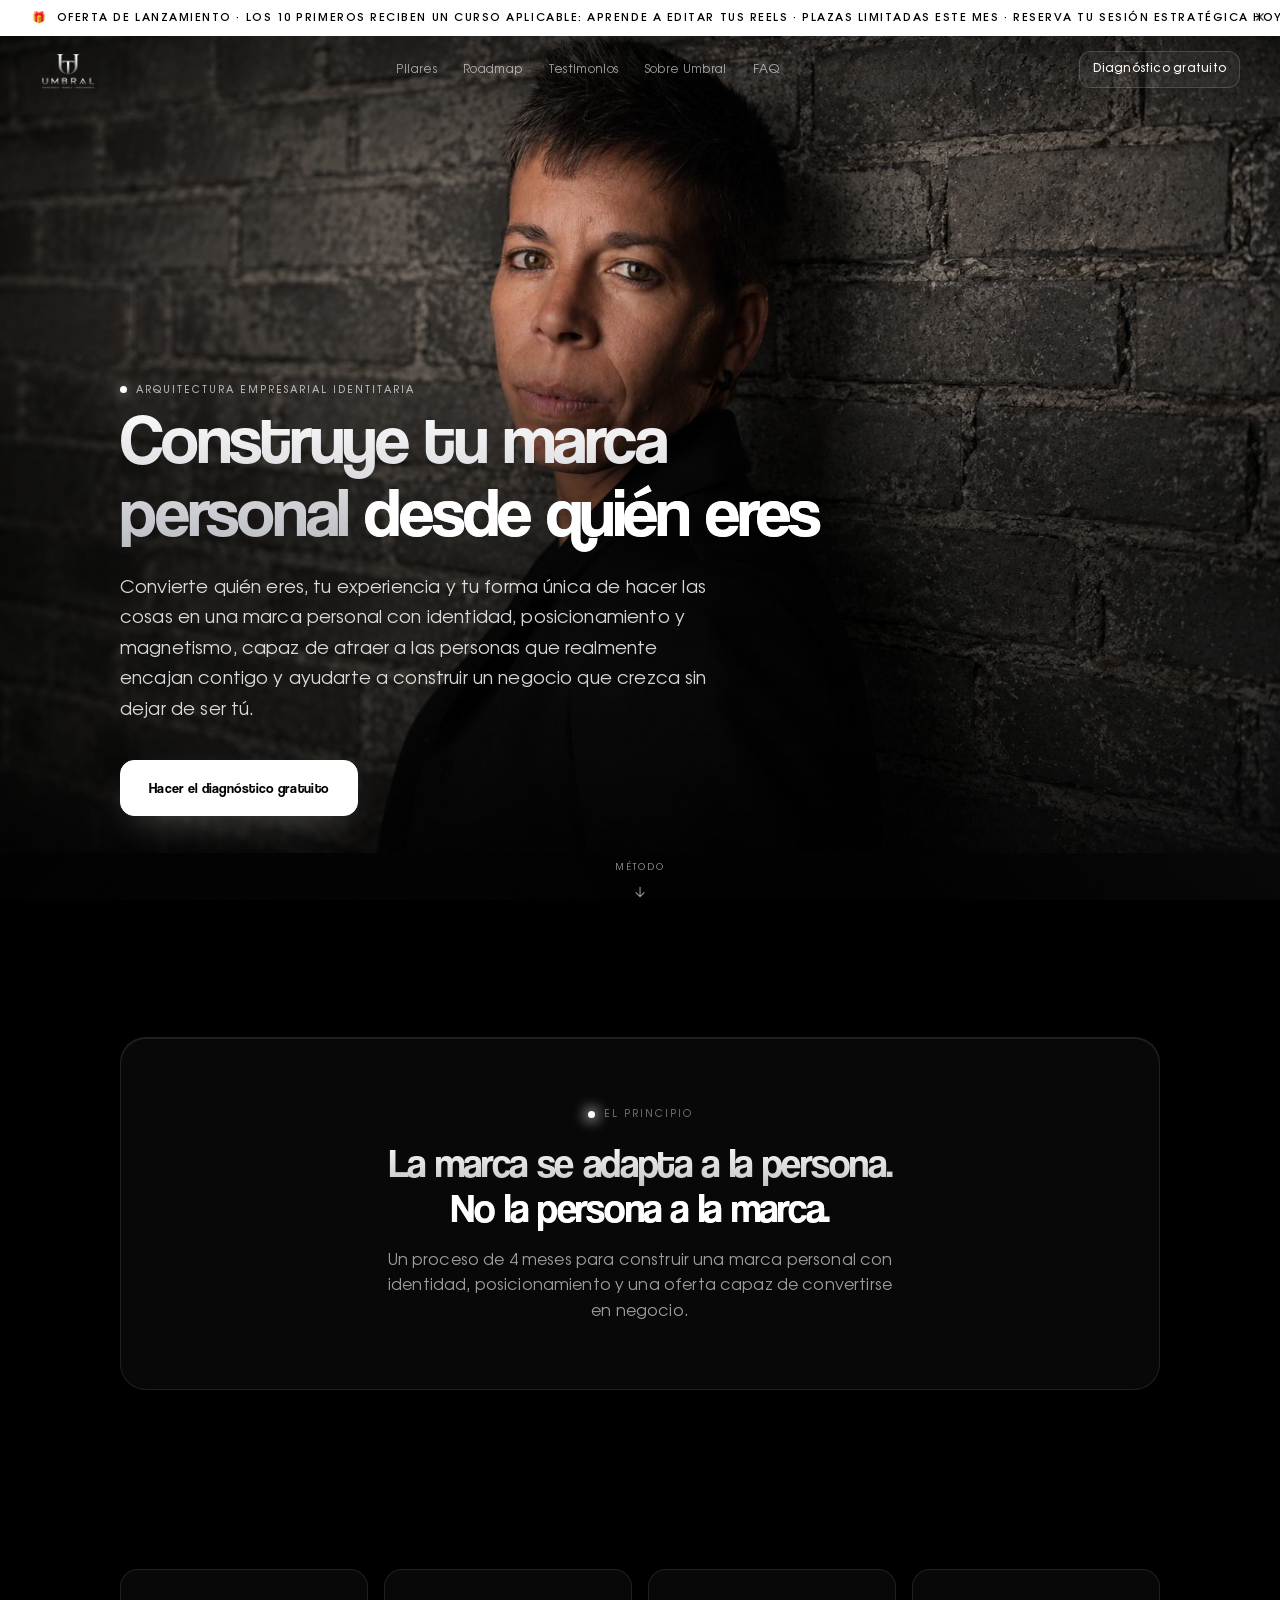
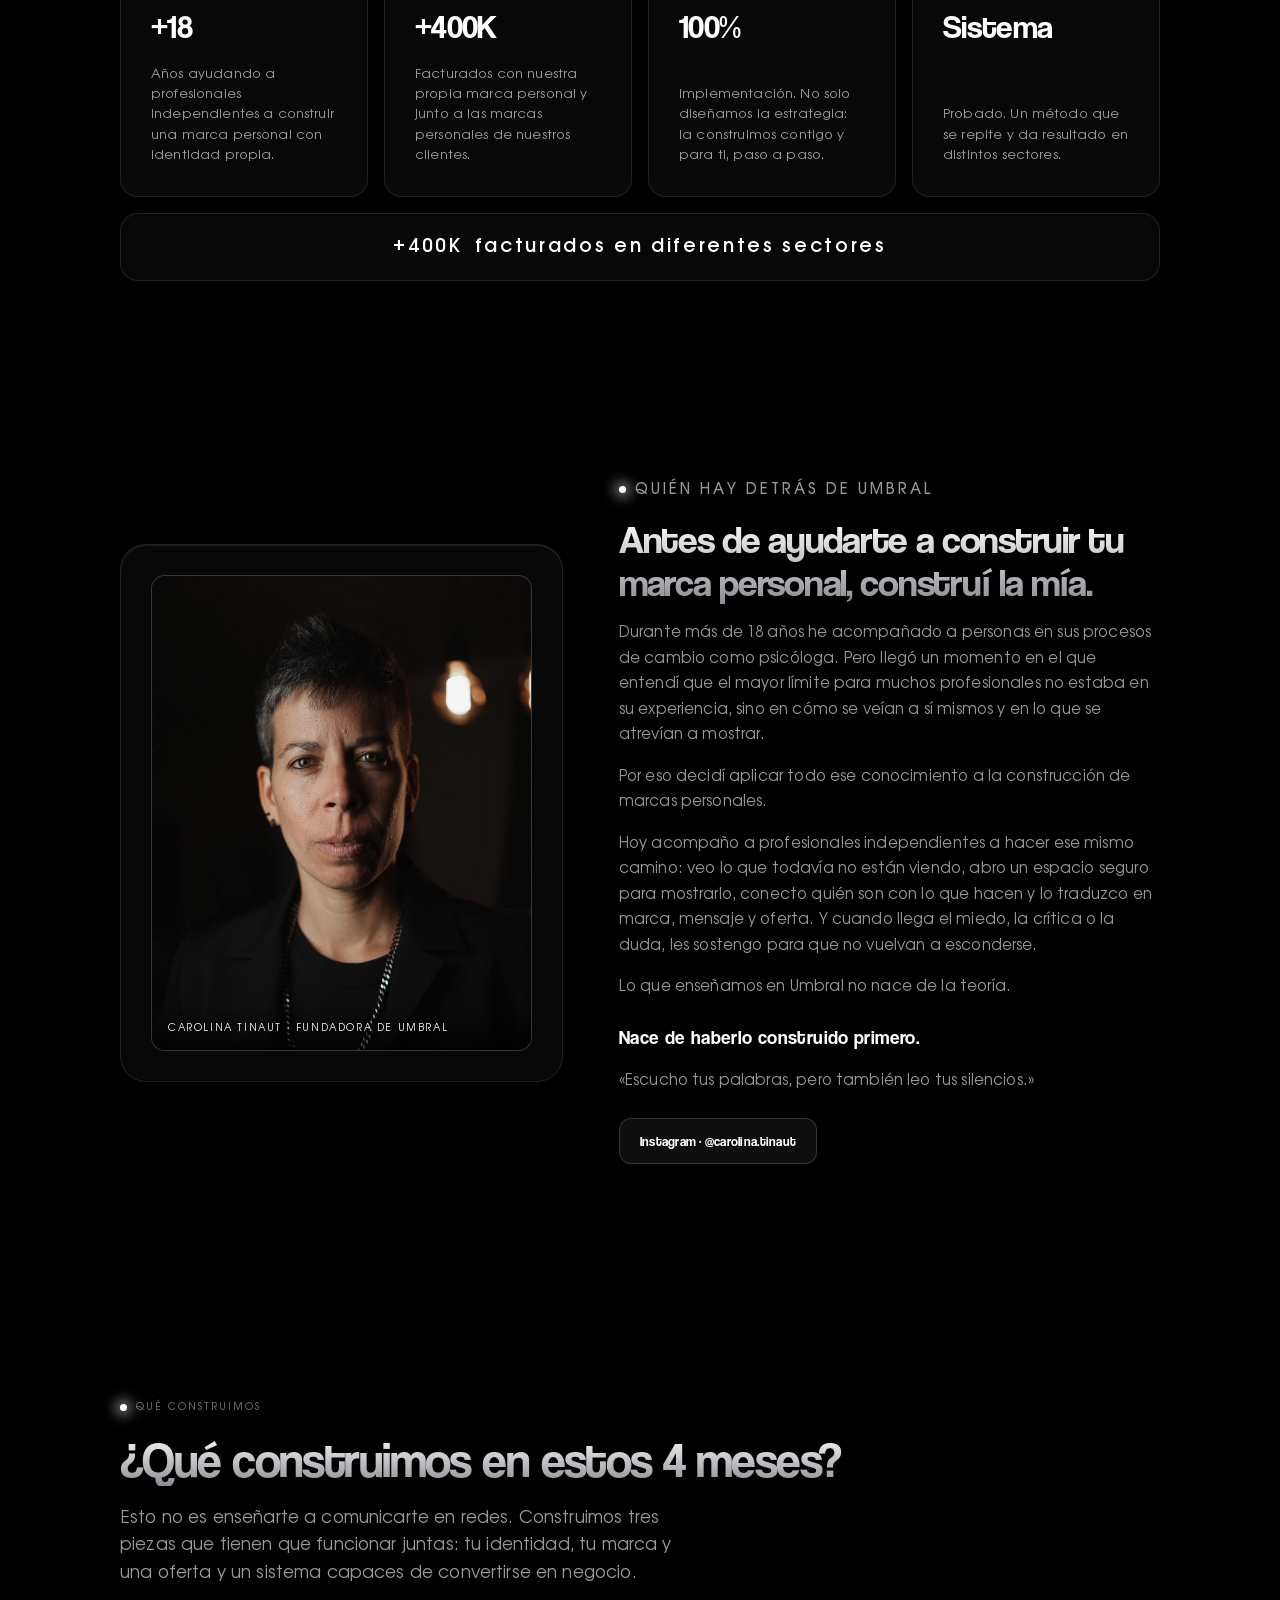
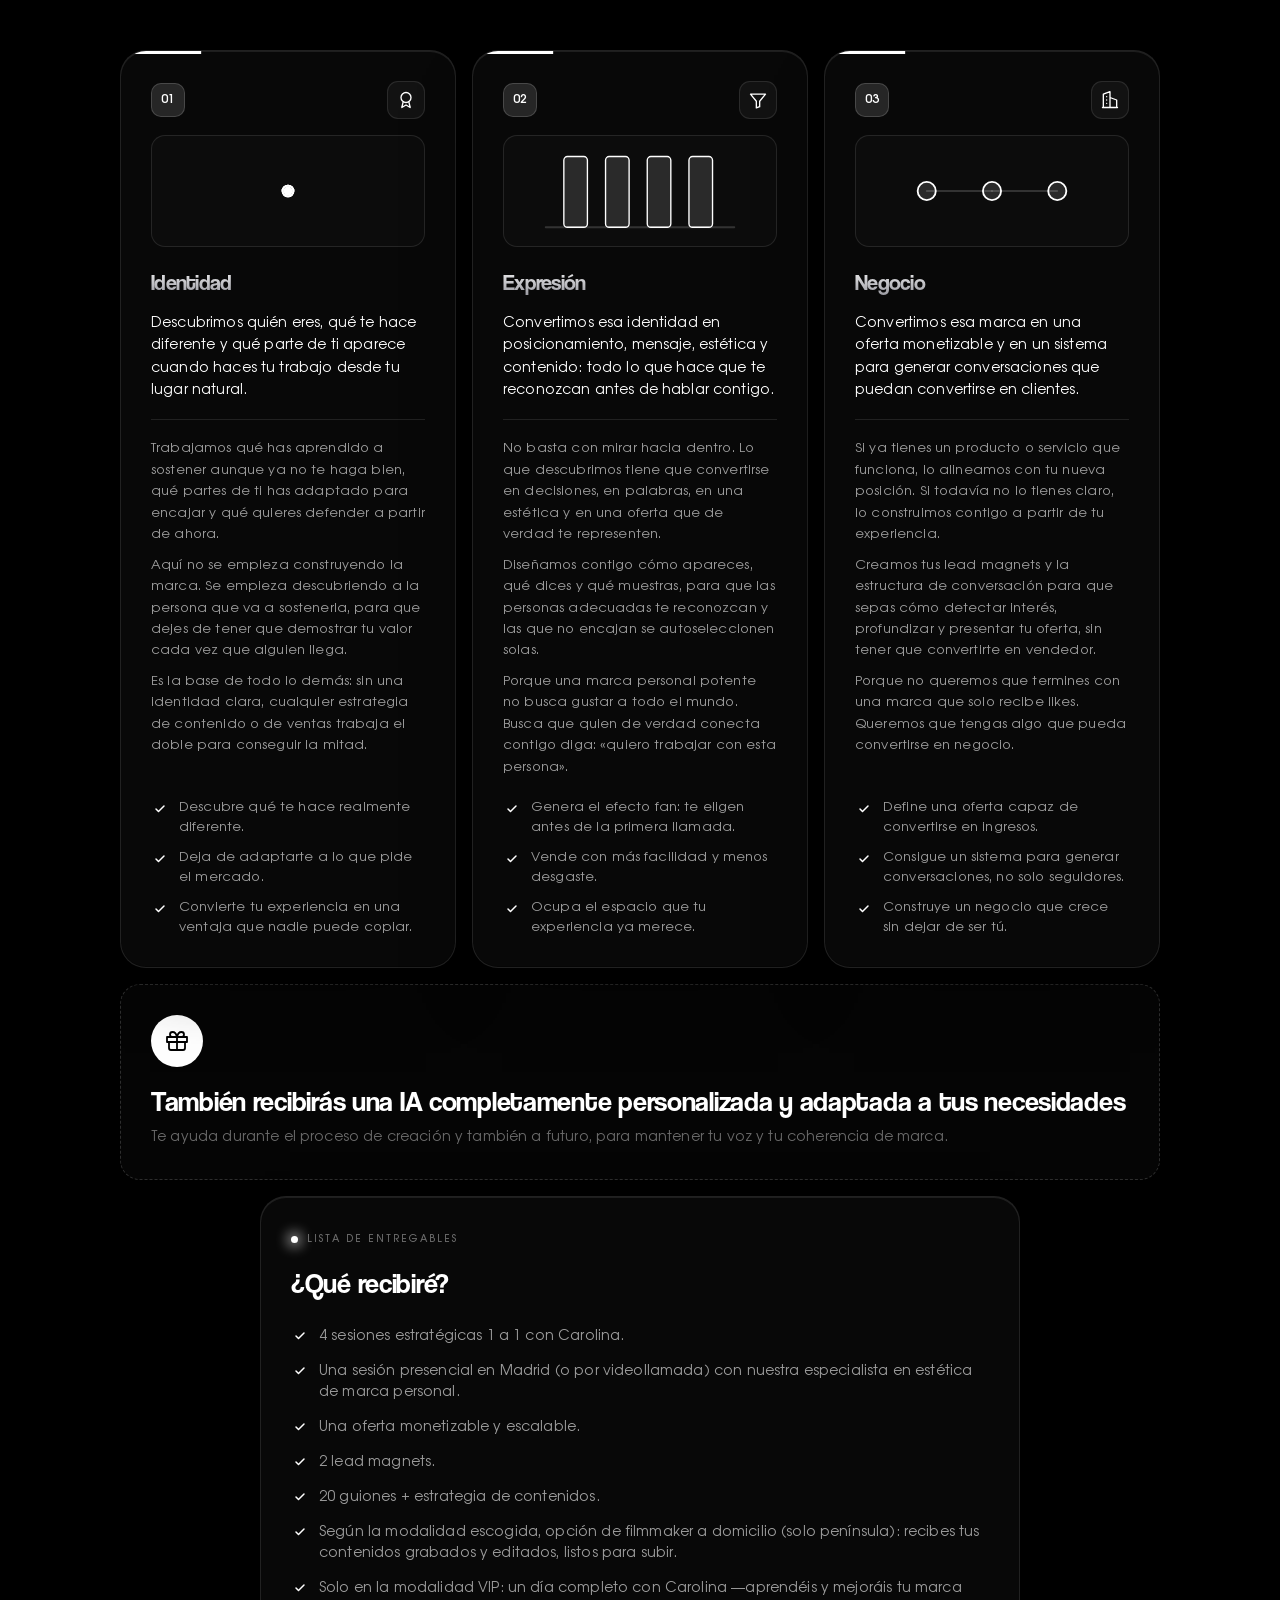
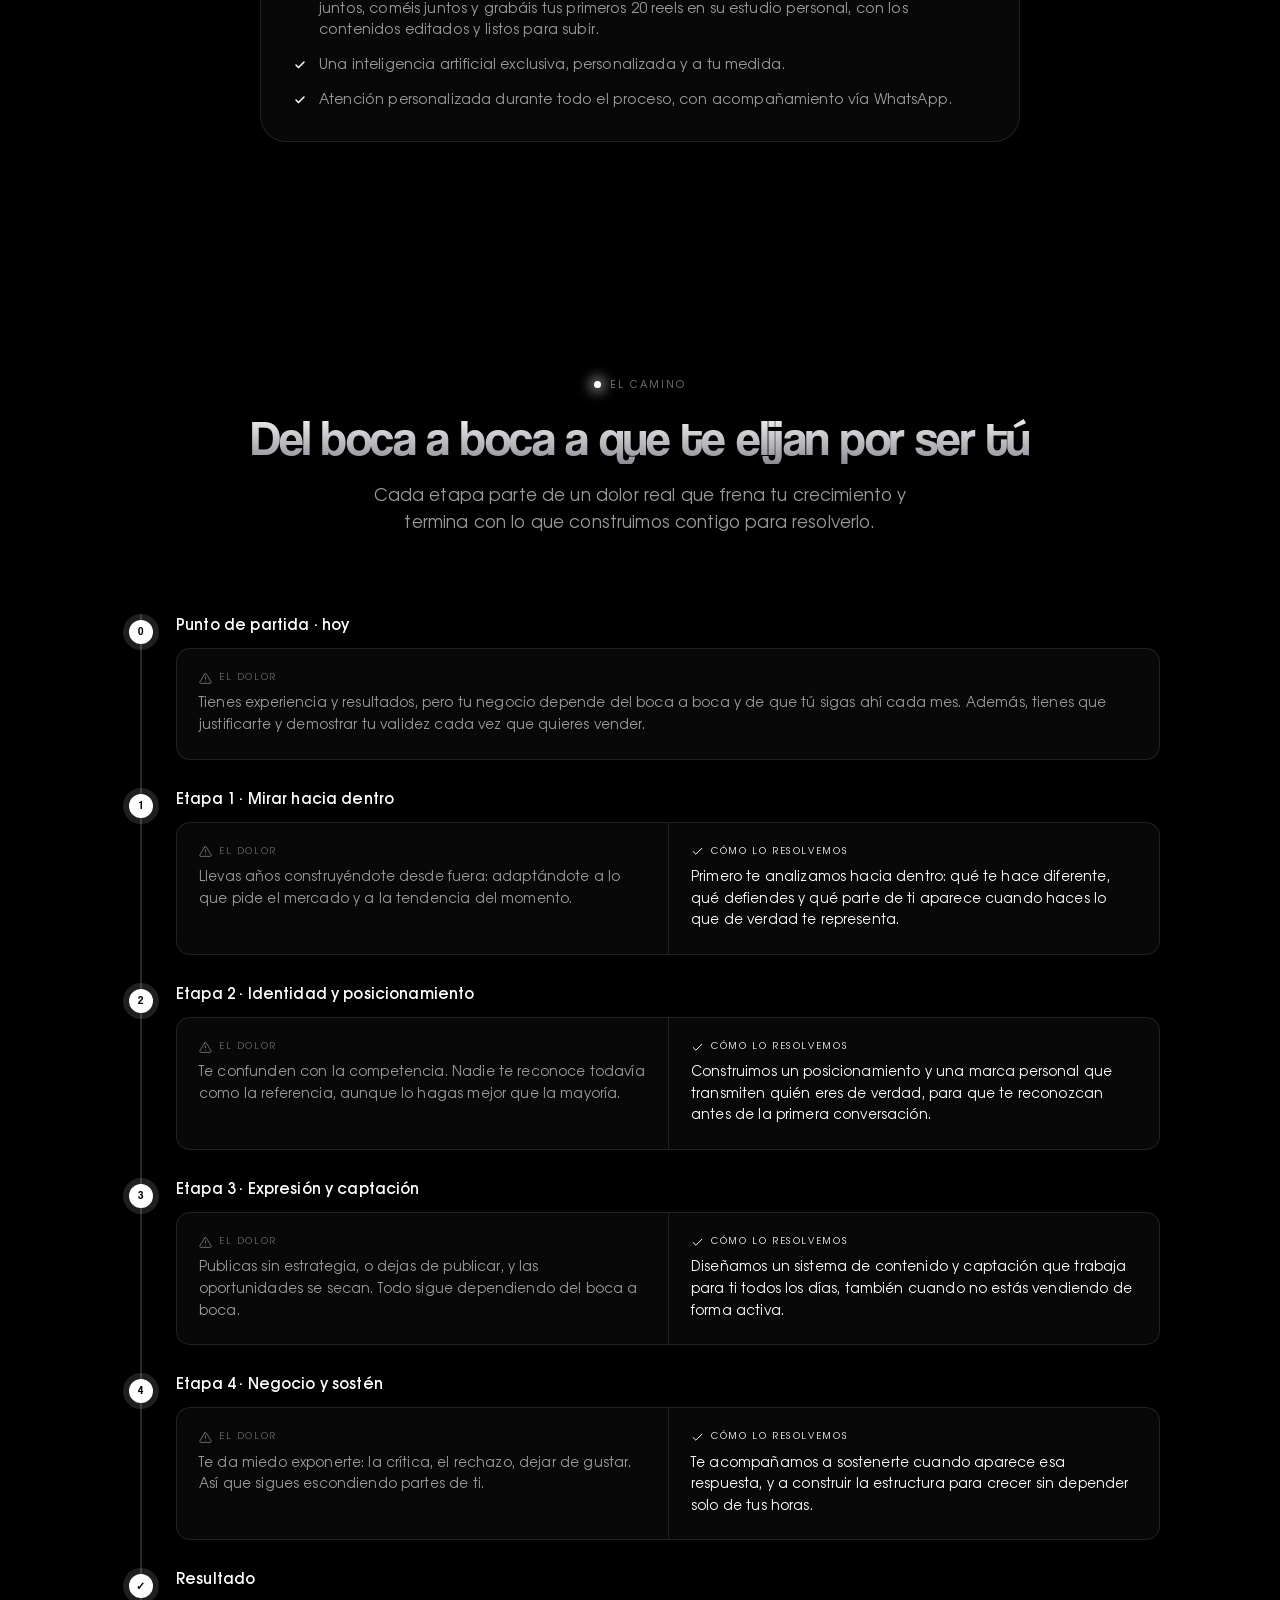
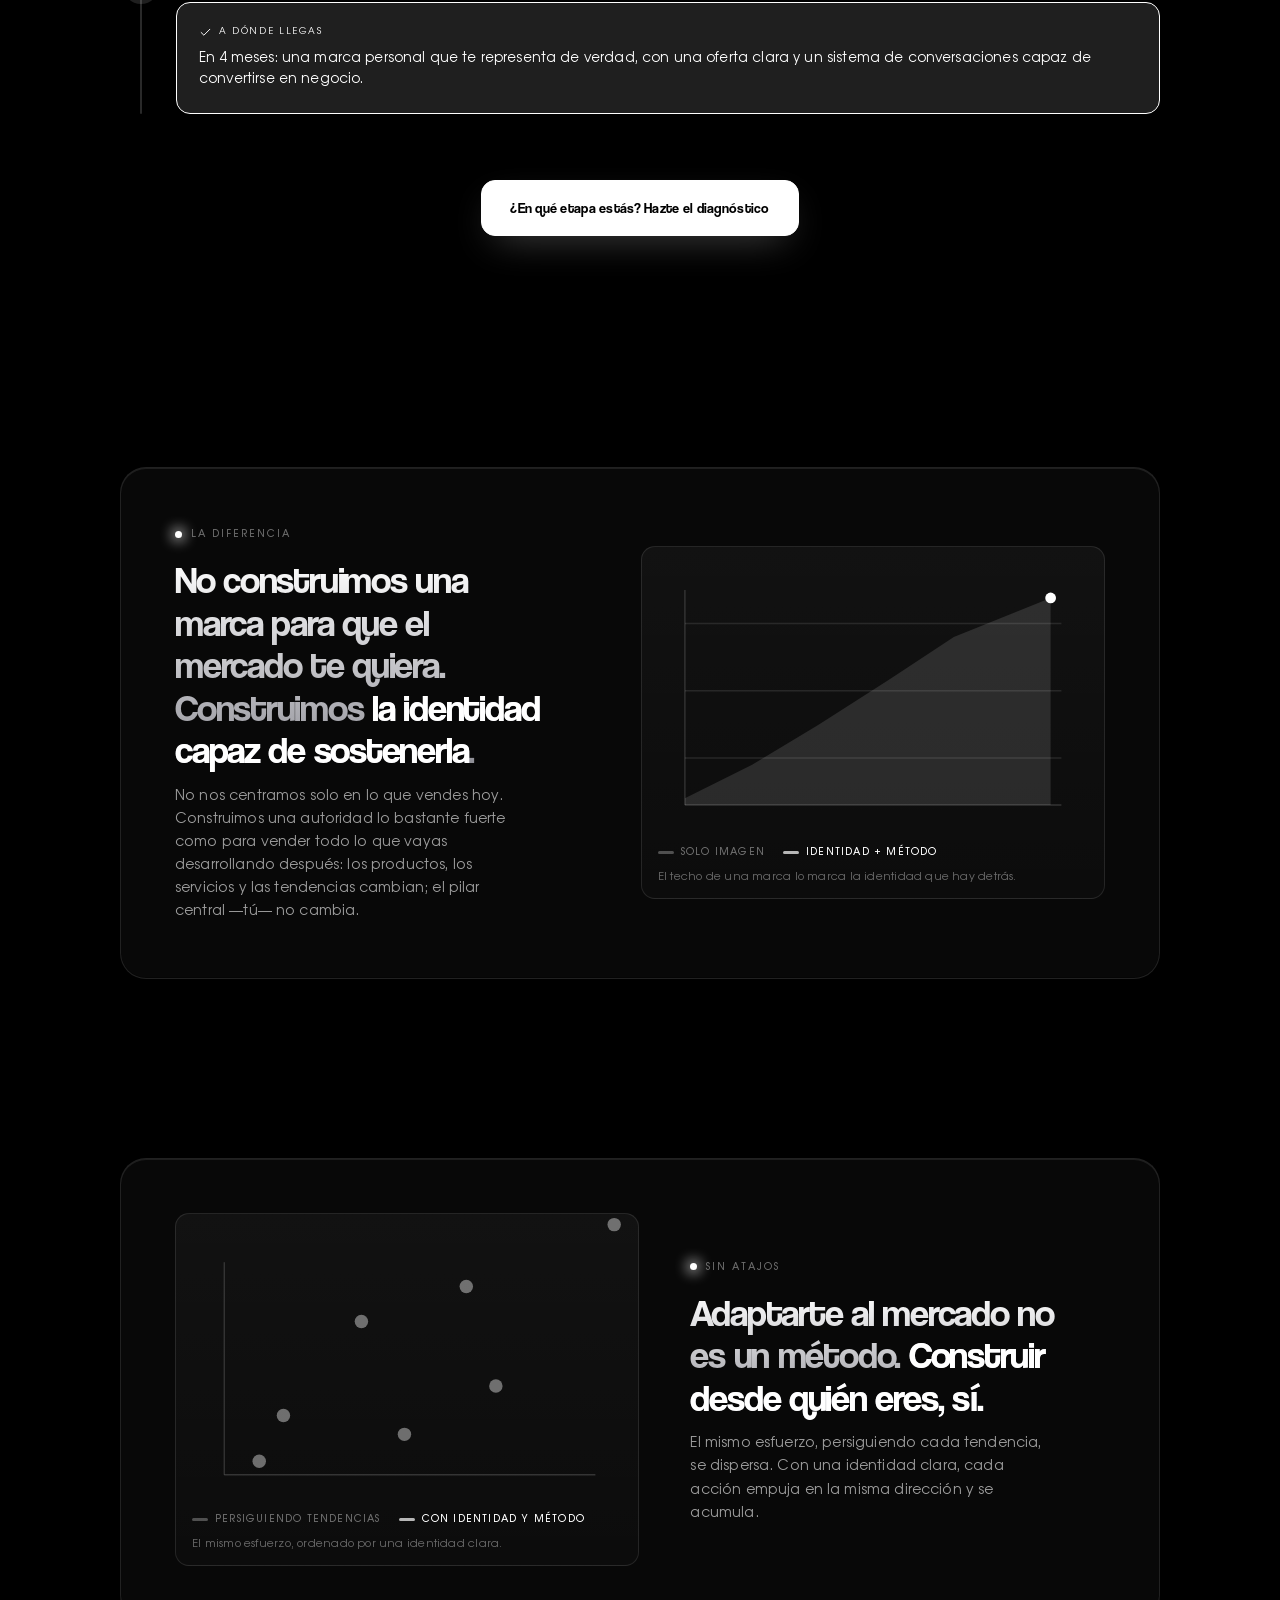
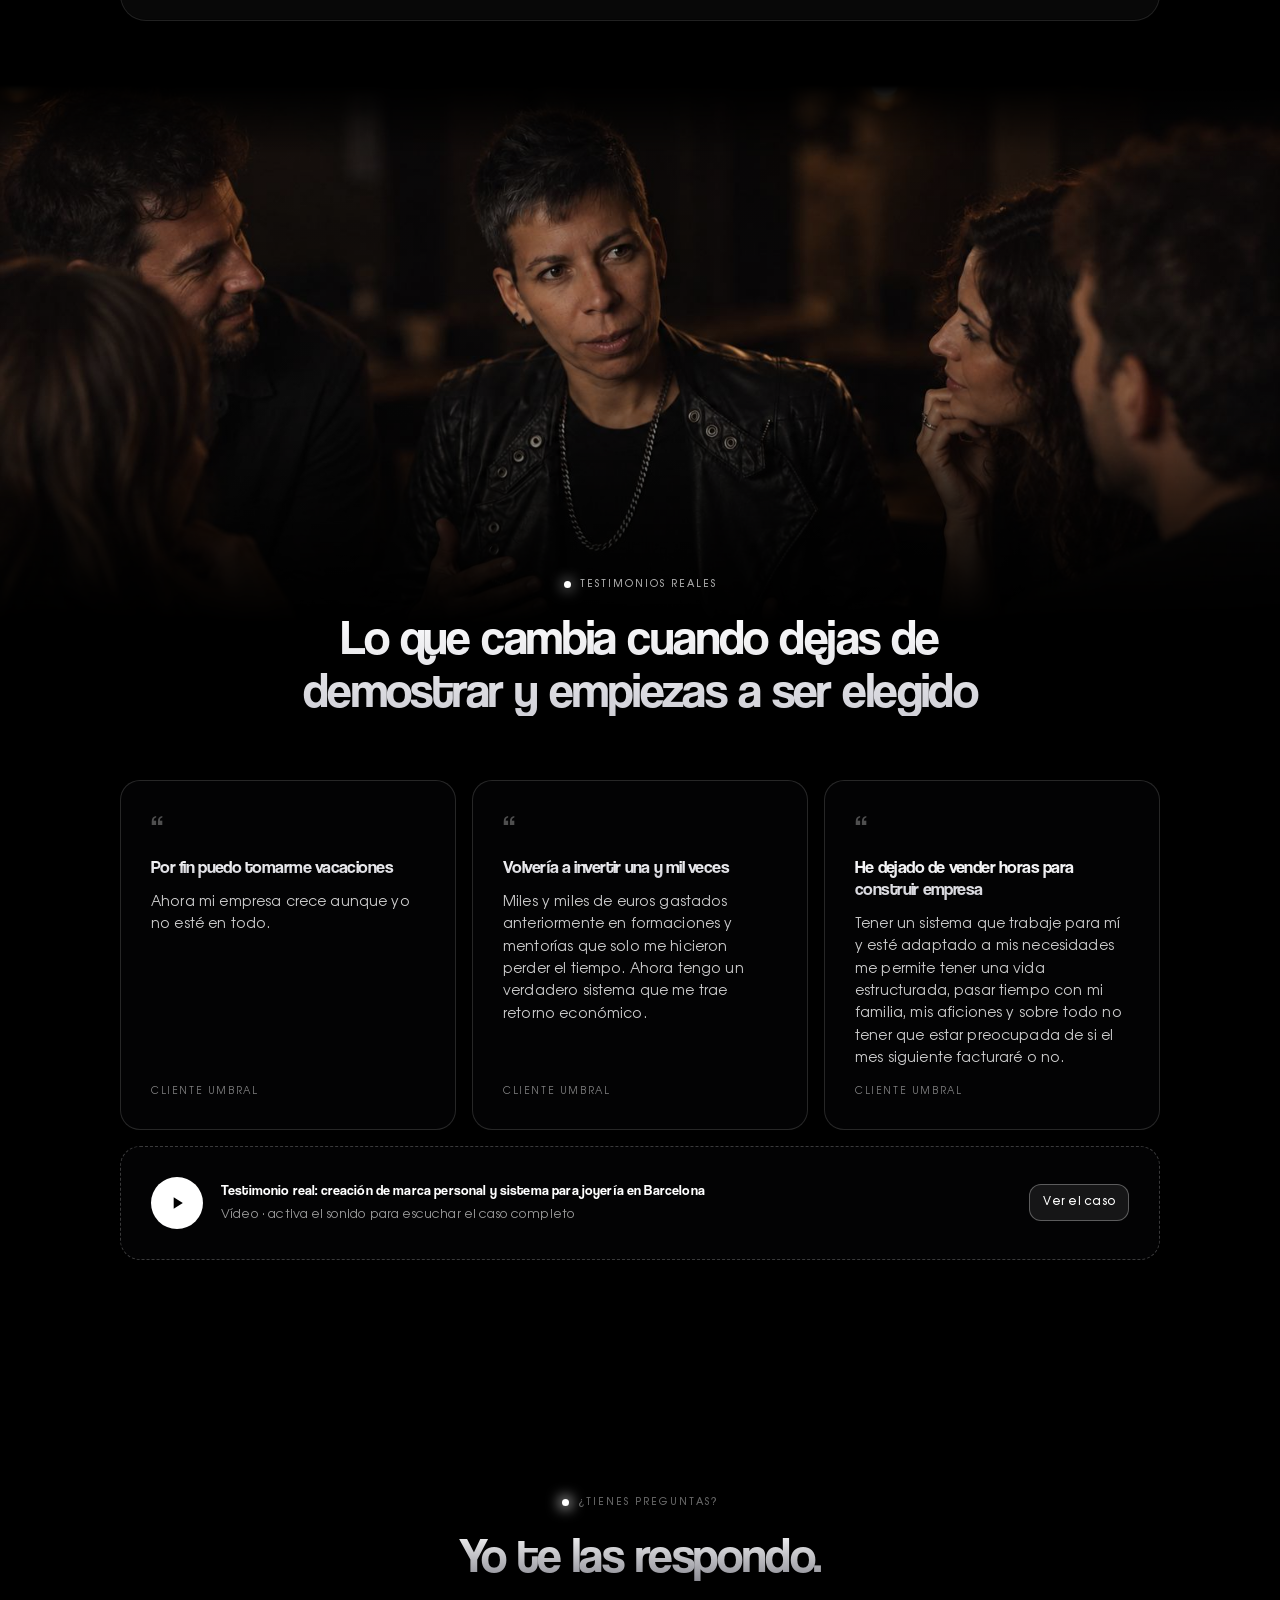
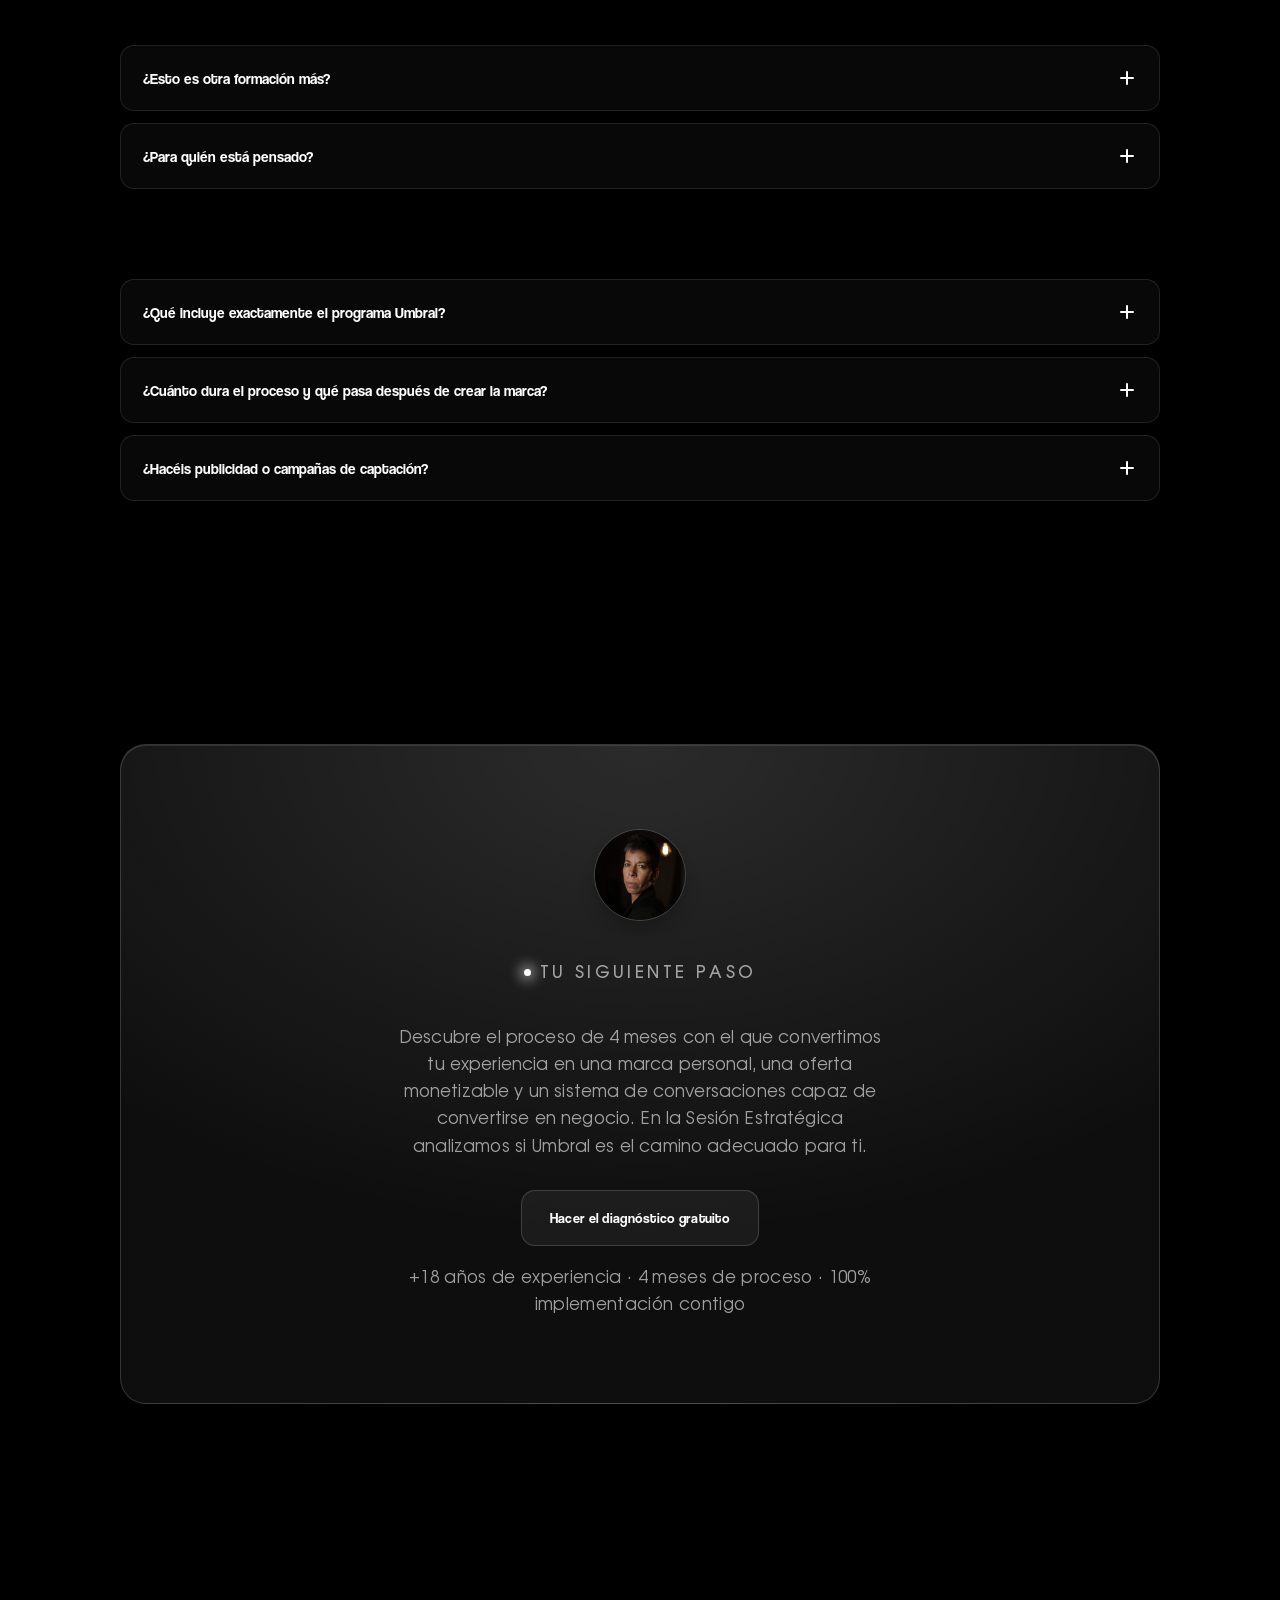
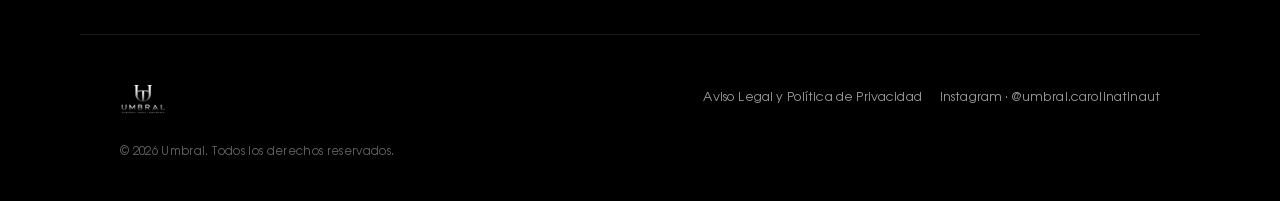
==== commit fa387206: "Ocultar temporalmente todo lo relacionado con 'clase gratuita' hasta nuevo aviso" ====
--- a/index.html
+++ b/index.html
@@ -50,8 +50,8 @@
         </svg>
       </span>
       <p class="gate__sub">No pasa nada. Cuando de verdad lo decidas, esta puerta seguirá aquí.</p>
-      <p class="gate__q">Aquí puedes ver tu clase gratuita</p>
-      <div class="vplayer" aria-label="Clase gratuita en vídeo">
+      <p class="gate__q oculto-clase-gratuita">Aquí puedes ver tu clase gratuita</p>
+      <div class="vplayer oculto-clase-gratuita" aria-label="Clase gratuita en vídeo">
         <div class="vplayer__frame">
           <span class="vplayer__badge">Próximamente</span>
           <button type="button" class="vplayer__play" aria-label="Reproducir la clase">▶</button>
@@ -139,11 +139,11 @@
       <a href="#umbral">Sobre Umbral</a>
       <a href="#faq">FAQ</a>
       <a href="#" class="nav__links-cta" data-open-quiz>Diagnóstico gratuito →</a>
-      <a href="#clase" class="nav__links-cta">Quiero la clase gratuita →</a>
+      <a href="#clase" class="nav__links-cta oculto-clase-gratuita">Quiero la clase gratuita →</a>
     </nav>
     <div class="nav__right">
       <button class="btn btn--sm btn--nav" data-open-quiz>Diagnóstico gratuito</button>
-      <a href="#clase" class="btn btn--solid btn--sm btn--nav">Clase gratuita</a>
+      <a href="#clase" class="btn btn--solid btn--sm btn--nav oculto-clase-gratuita">Clase gratuita</a>
       <button class="btn btn--icon btn--ghost nav__toggle" id="navToggle" aria-label="Abrir menú" aria-expanded="false">☰</button>
     </div>
     <span class="nav__progress" id="navProgress" aria-hidden="true"></span>
@@ -170,7 +170,7 @@
         </p>
         <div class="hero__cta reveal" data-d="3">
           <button class="btn btn--solid btn--lg" data-open-quiz>Hacer el diagnóstico gratuito</button>
-          <a href="#clase" class="btn btn--lg">Quiero ver la clase gratuita</a>
+          <a href="#clase" class="btn btn--lg oculto-clase-gratuita">Quiero ver la clase gratuita</a>
         </div>
         <p class="hero__note reveal" data-d="4">
           <span data-count="18" data-prefix="+" data-suffix="">+18</span> años ·
@@ -247,7 +247,7 @@
           <p style="margin-top:16px">«Escucho tus palabras, pero también leo tus silencios.»</p>
           <div class="founder__cta">
             <a href="https://www.instagram.com/carolina.tinaut/" target="_blank" rel="noopener" class="btn">Instagram · @carolina.tinaut</a>
-            <a href="#clase" class="btn btn--solid">Quiero ver la clase gratuita</a>
+            <a href="#clase" class="btn btn--solid oculto-clase-gratuita">Quiero ver la clase gratuita</a>
           </div>
         </div>
       </div>
@@ -684,13 +684,13 @@
         <img class="final__face" src="fotos/791013239_1723658525416564_8454202638649415087_n.jpg"
              alt="Carolina Tinaut" loading="lazy" width="600" height="900">
         <p class="kicker">Tu siguiente paso</p>
-        <h2>Quiero ver la clase gratuita</h2>
+        <h2 class="oculto-clase-gratuita">Quiero ver la clase gratuita</h2>
         <p>Descubre el proceso de 4 meses con el que convertimos tu experiencia en una marca
           personal, una oferta monetizable y un sistema de conversaciones capaz de convertirse en
           negocio. En la Sesión Estratégica analizamos si Umbral es el camino adecuado para ti.</p>
         <div class="hero__cta">
           <!-- TODO: sustituir "#" por la URL real de la clase gratuita -->
-          <a href="#" class="btn btn--solid btn--lg">Quiero ver la clase gratuita</a>
+          <a href="#" class="btn btn--solid btn--lg oculto-clase-gratuita">Quiero ver la clase gratuita</a>
           <button class="btn btn--lg" data-open-quiz>Hacer el diagnóstico gratuito</button>
         </div>
 
--- a/styles.css
+++ b/styles.css
@@ -5,6 +5,9 @@
    ========================================================================== */
 
 *,*::before,*::after{ box-sizing:border-box; margin:0; padding:0 }
+
+/* Oculto temporalmente hasta nuevo aviso: todo lo relacionado con "clase gratuita" */
+.oculto-clase-gratuita{ display:none !important }
 
 /* ---- Hikasami: tipografía de textos pequeños (labels, captions, meta, tablas…) ----
    Archivos en /fonts (SIL OFL, Nikita Kononenko). */
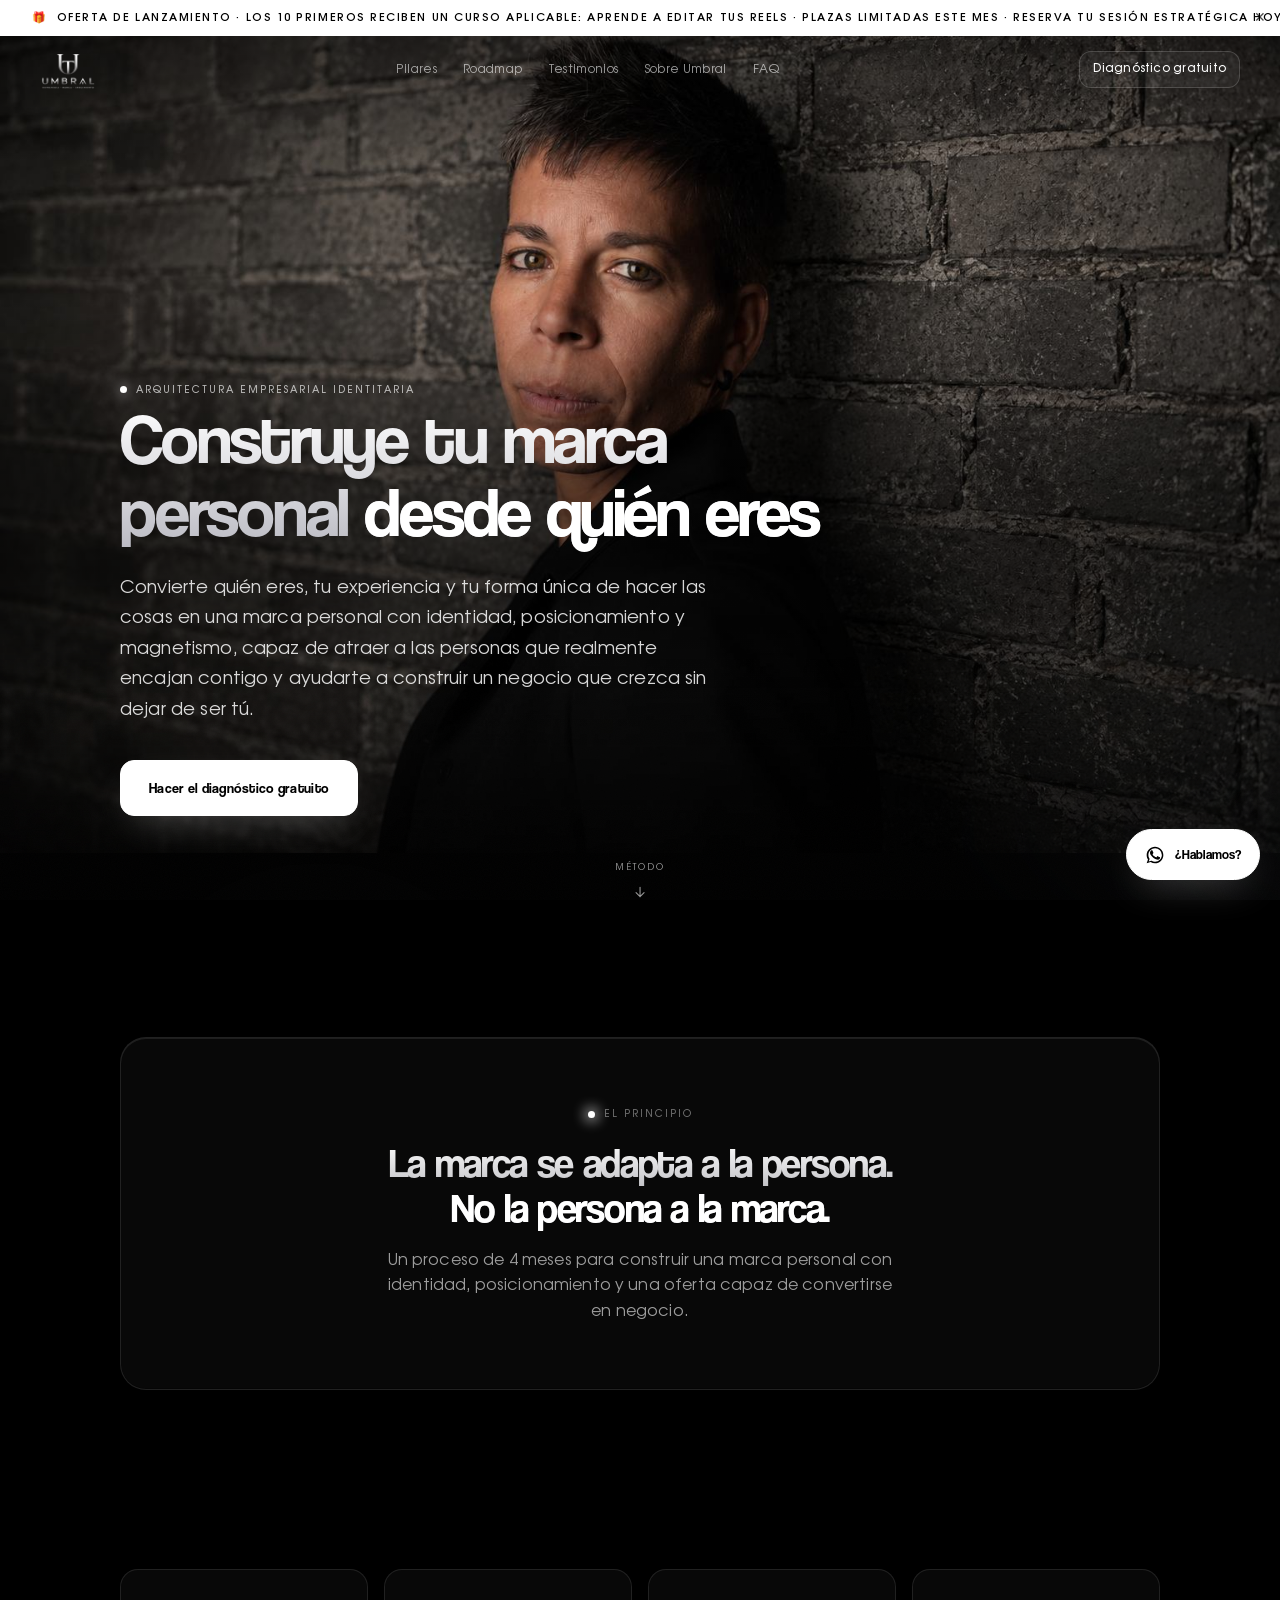
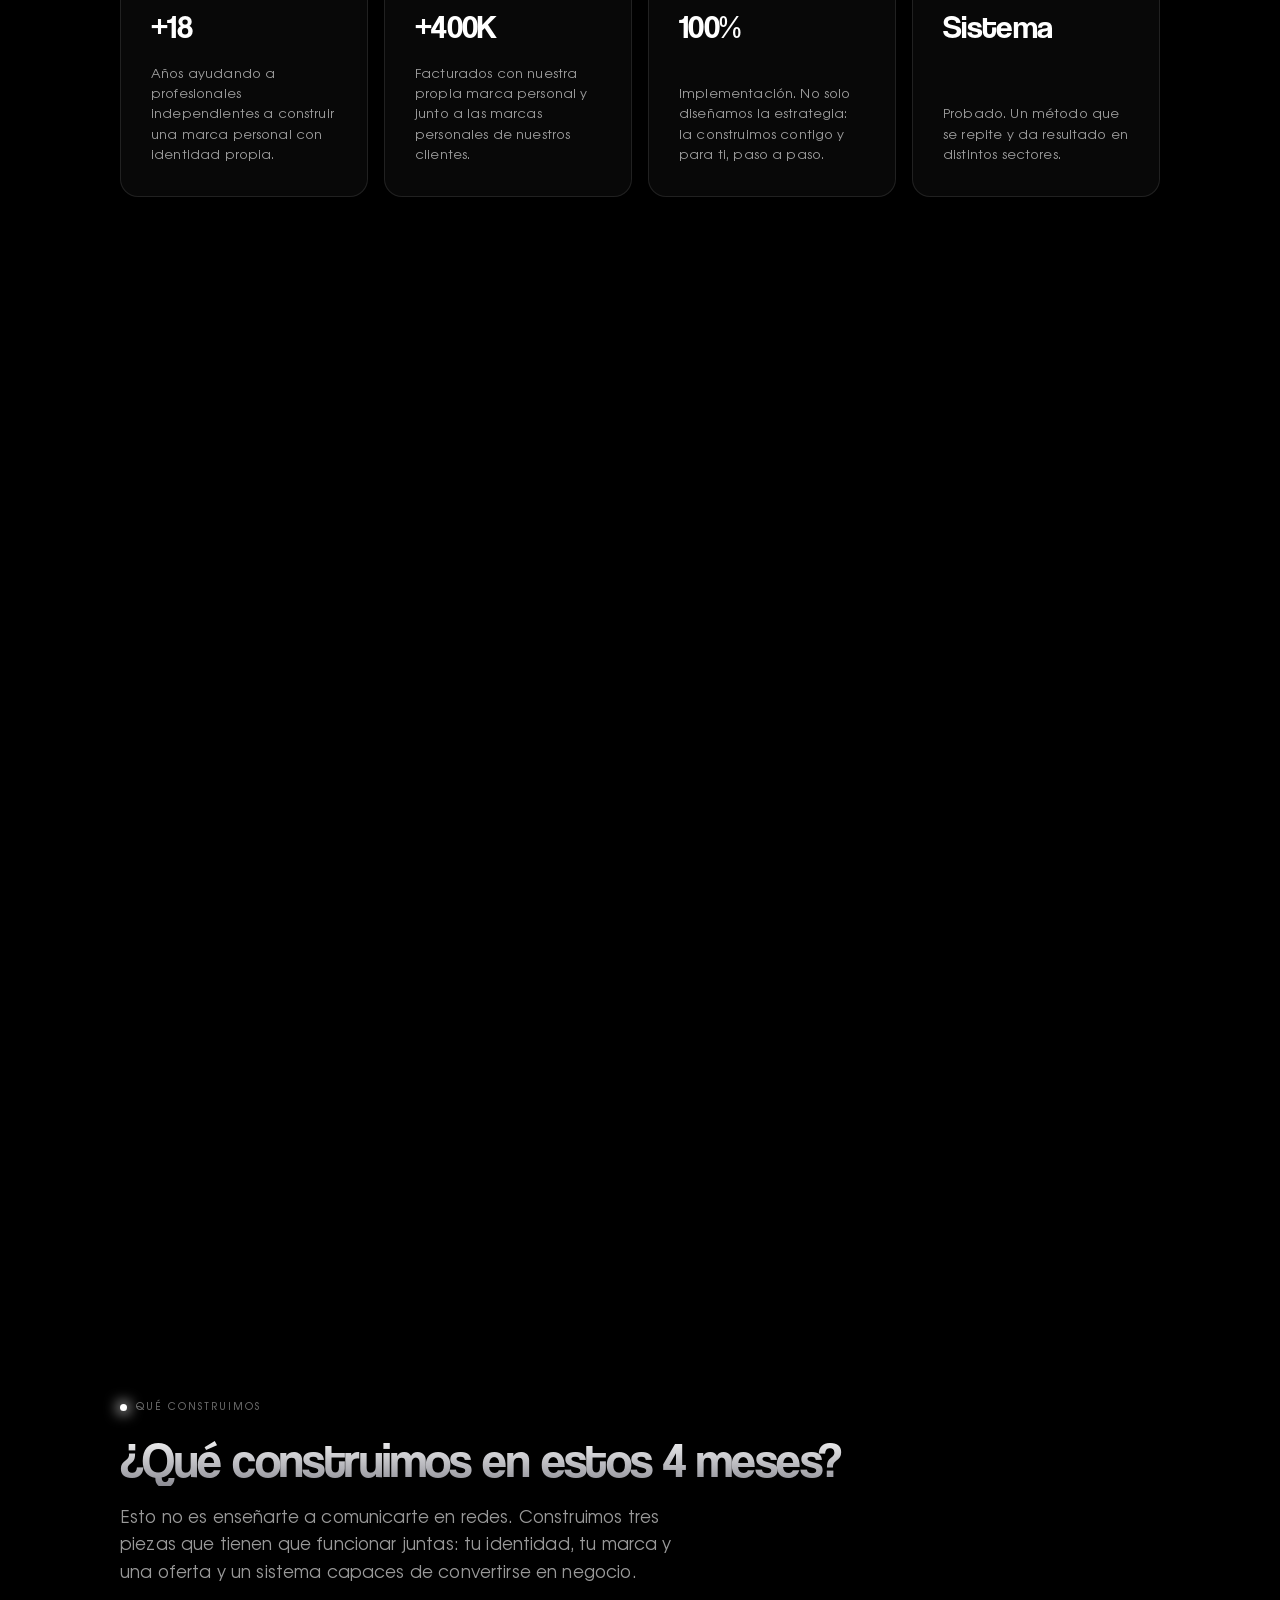
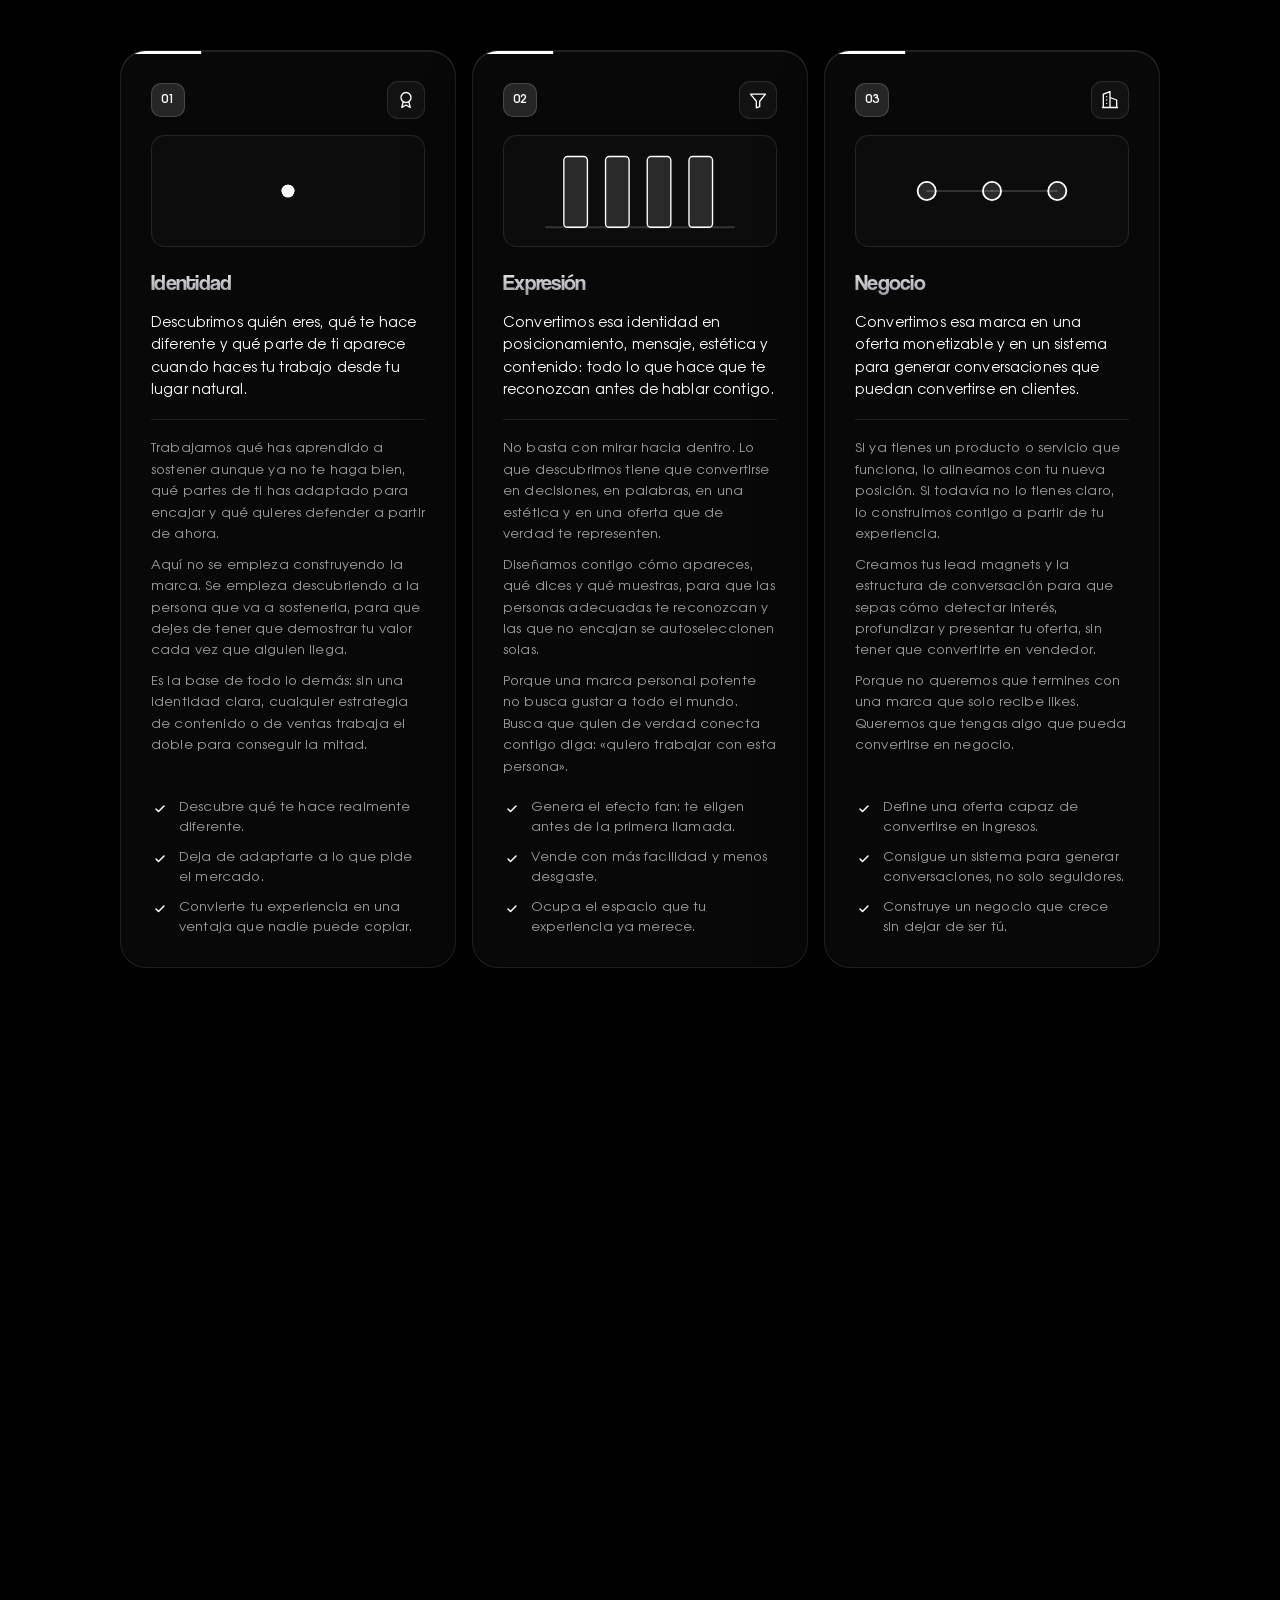
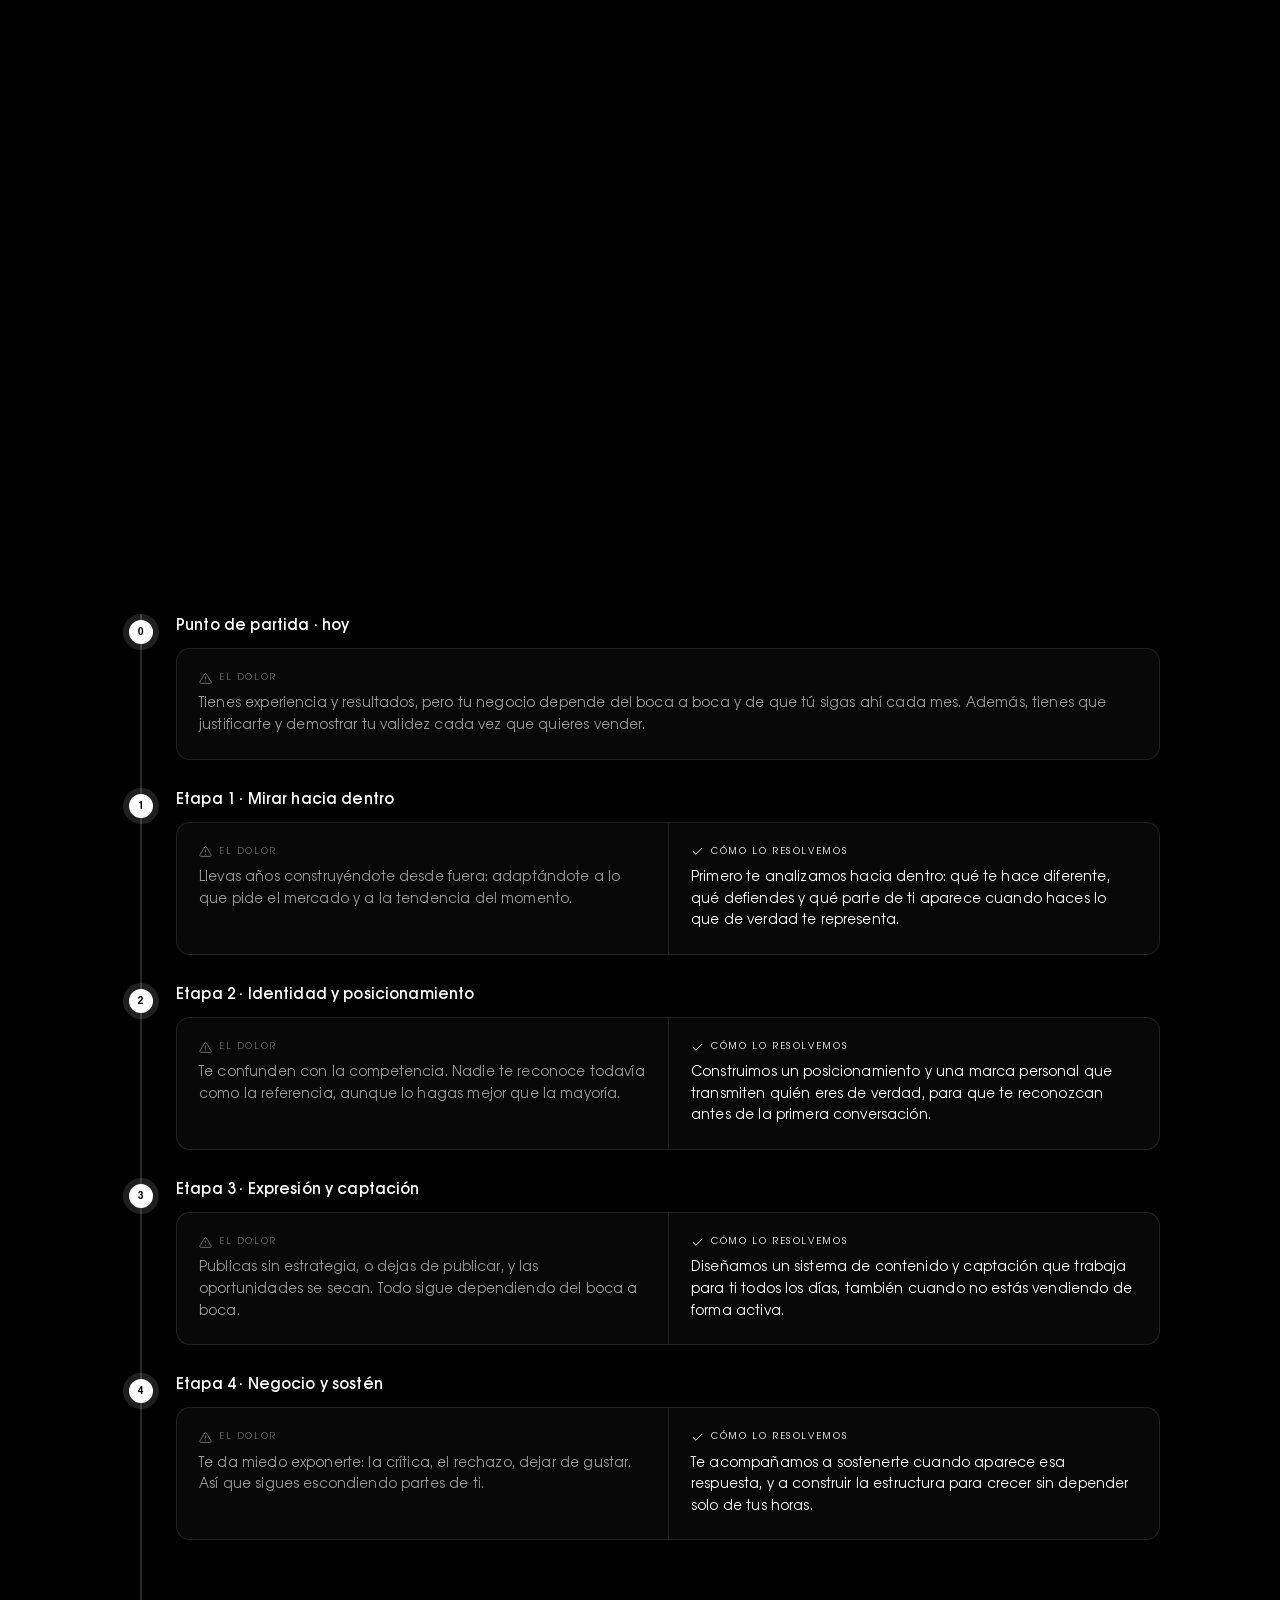
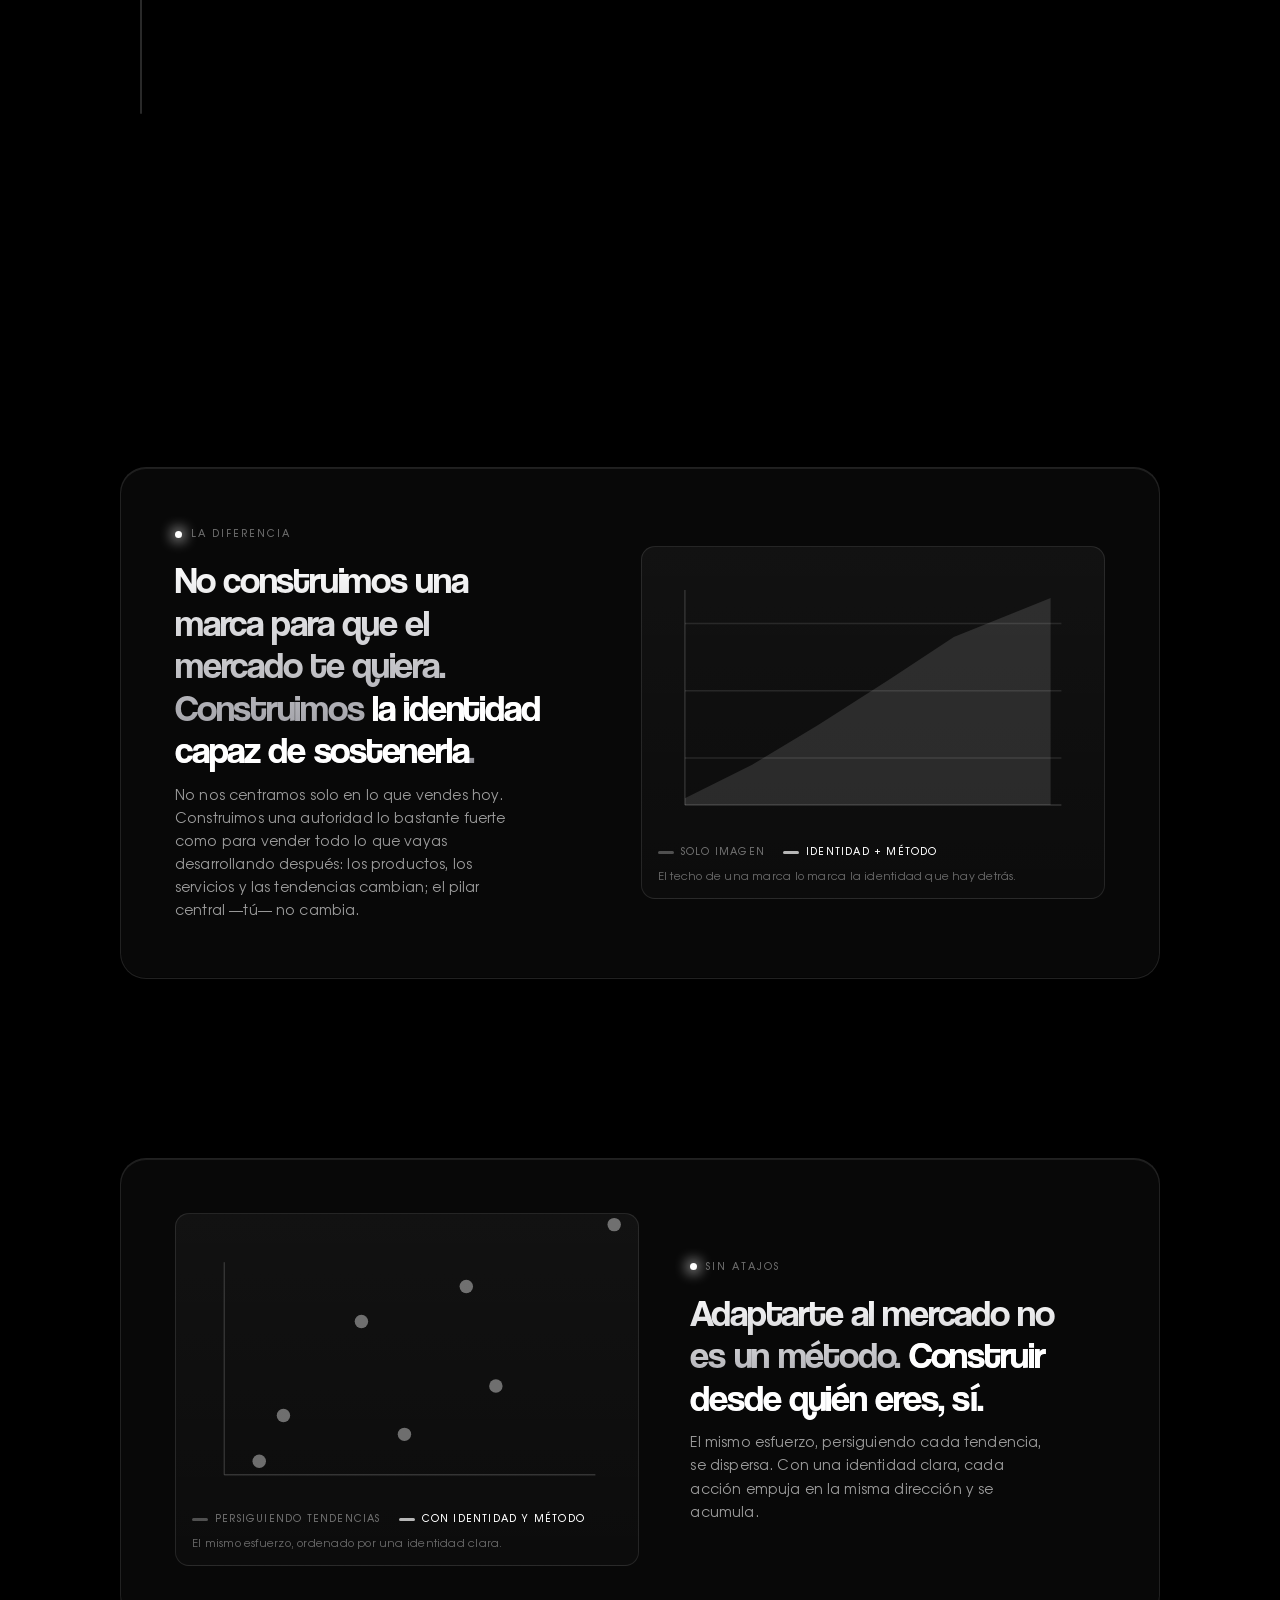
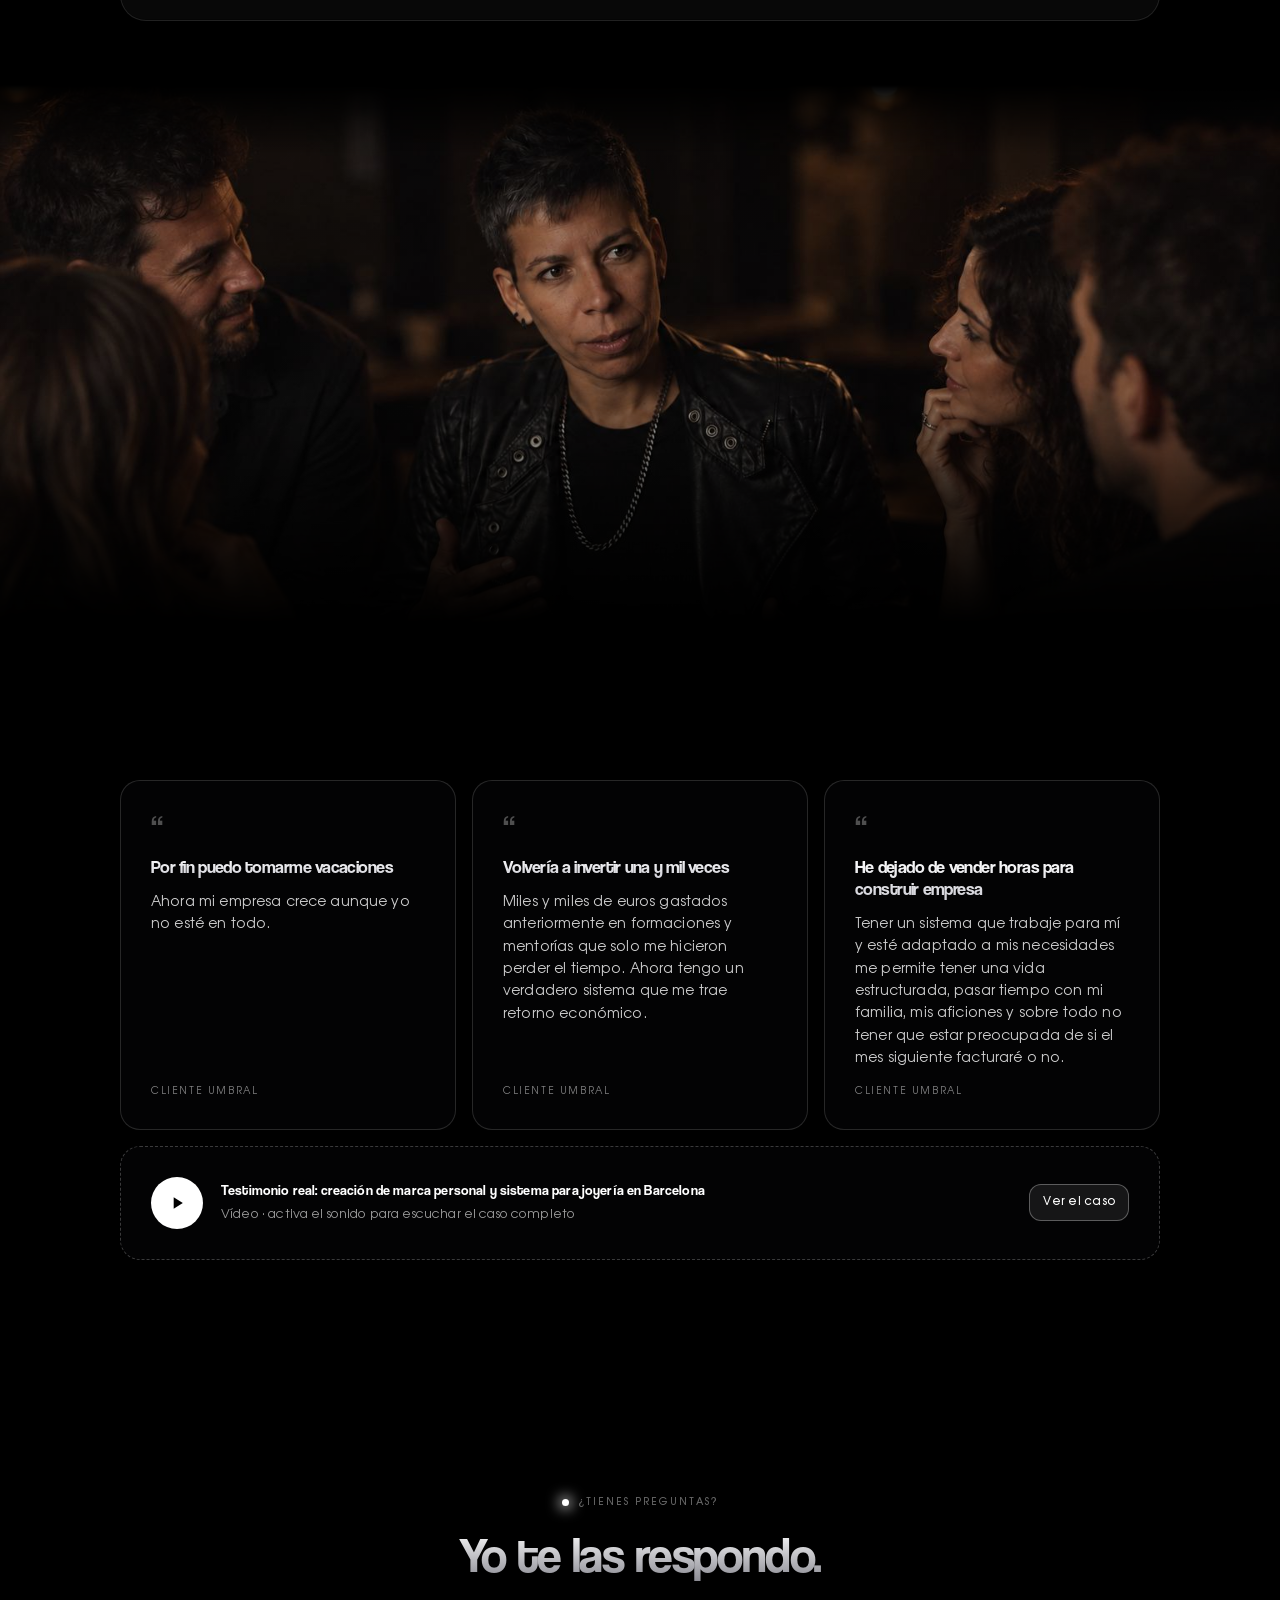
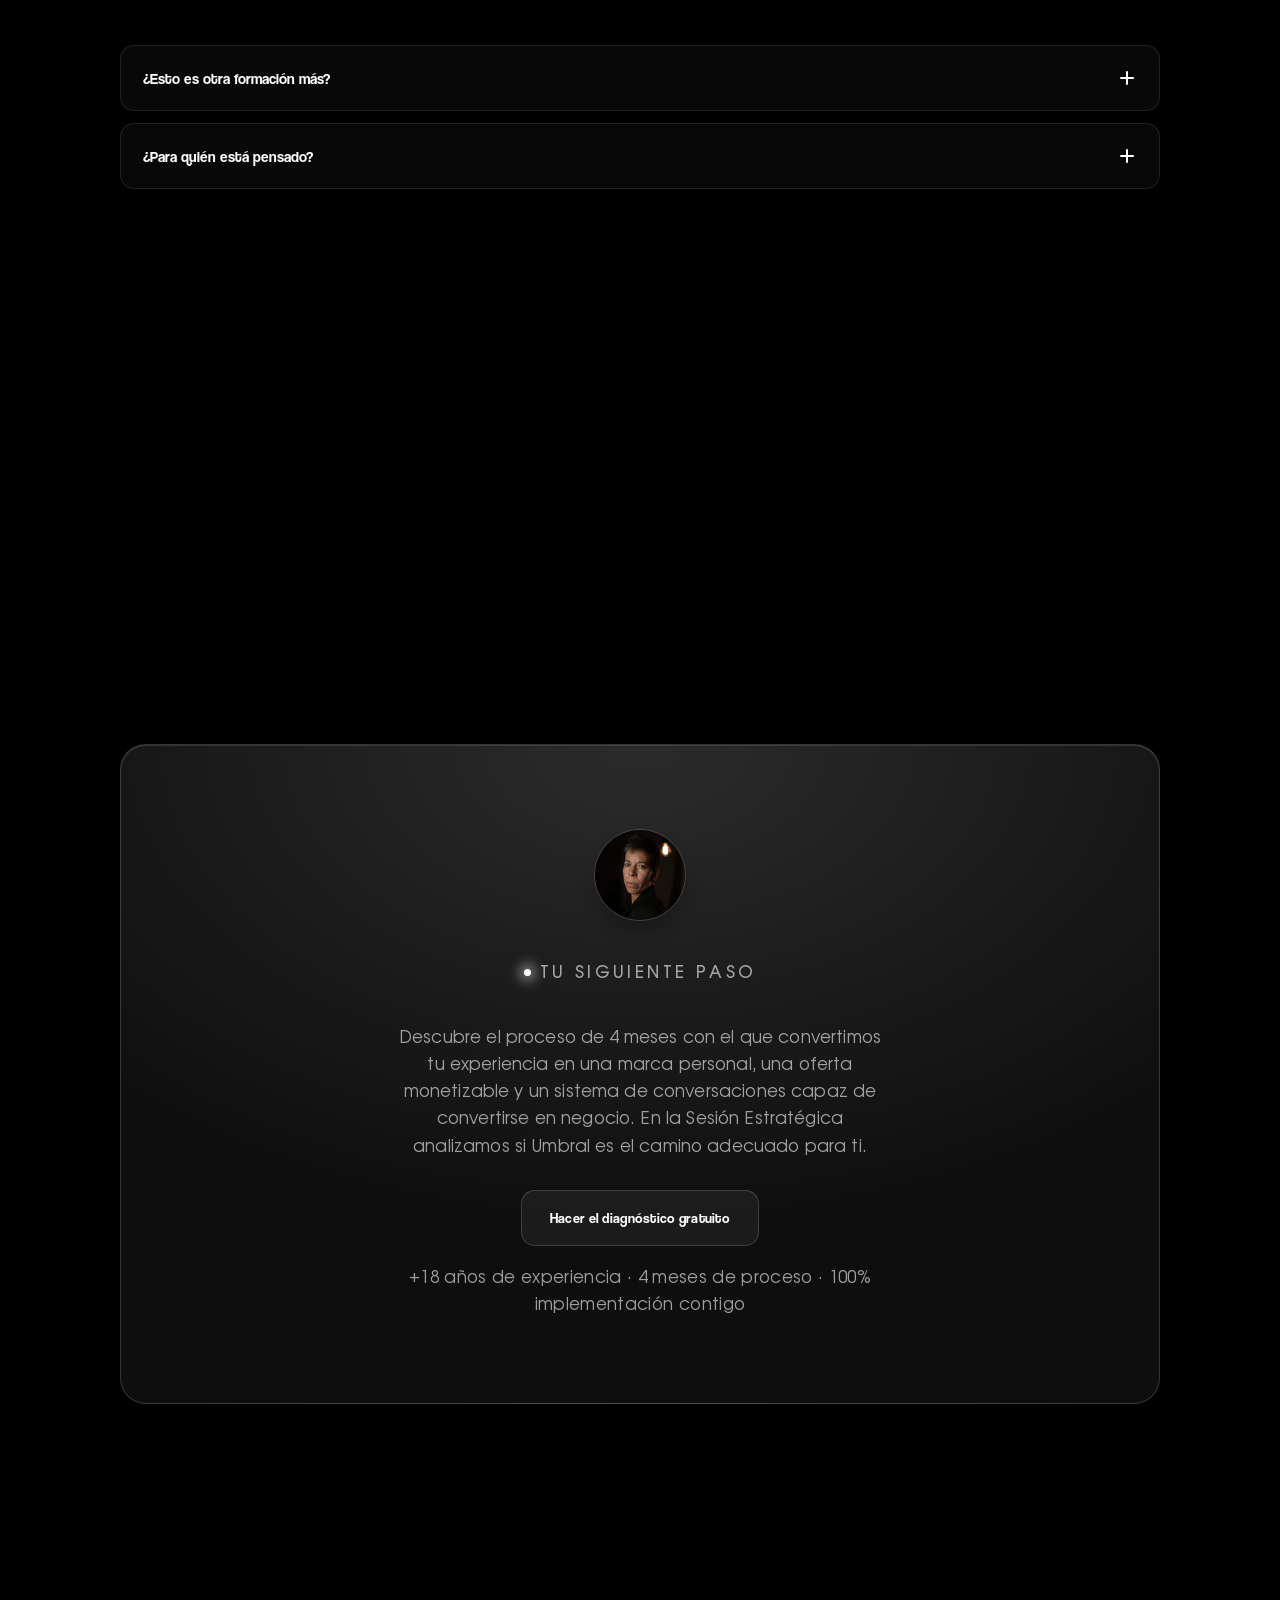
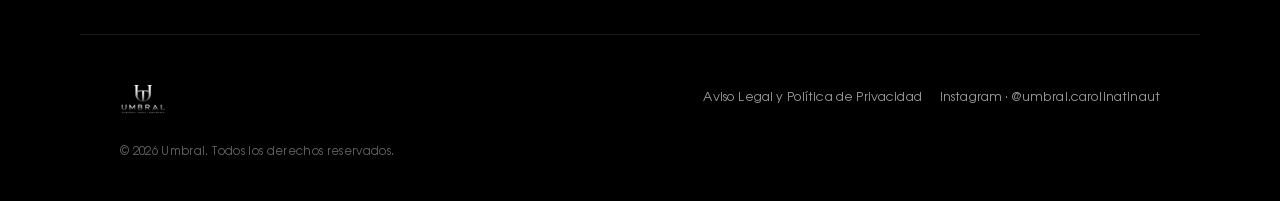
==== commit 4a4b28f4: "Anadir boton flotante WhatsApp y enlazar CTA de resultados del diagnostico a WhatsApp" ====
--- a/index.html
+++ b/index.html
@@ -724,6 +724,12 @@
     </div>
   </div>
 
+  <!-- ===== BOTÓN FLOTANTE WHATSAPP ===== -->
+  <a class="wa-float" href="https://wa.link/8ro56k" target="_blank" rel="noopener" aria-label="Hablar por WhatsApp">
+    <svg viewBox="0 0 24 24" aria-hidden="true"><path d="M17.472 14.382c-.297-.149-1.758-.867-2.03-.967-.273-.099-.471-.148-.67.15-.197.297-.767.966-.94 1.164-.173.199-.347.223-.644.075-.297-.15-1.255-.463-2.39-1.475-.883-.788-1.48-1.761-1.653-2.059-.173-.297-.018-.458.13-.606.134-.133.298-.347.446-.52.149-.174.198-.298.298-.497.099-.198.05-.371-.025-.52-.075-.149-.669-1.612-.916-2.207-.242-.579-.487-.5-.669-.51-.173-.008-.371-.01-.57-.01-.198 0-.52.074-.792.372-.272.297-1.04 1.016-1.04 2.479 0 1.462 1.065 2.875 1.213 3.074.149.198 2.096 3.2 5.077 4.487.71.306 1.263.489 1.694.626.712.227 1.36.195 1.871.118.571-.085 1.758-.719 2.006-1.413.248-.694.248-1.289.173-1.413-.074-.124-.272-.198-.57-.347z"/><path d="M12.004 2C6.484 2 2 6.478 2 11.998c0 1.994.583 3.85 1.588 5.41L2 22l4.71-1.55a9.96 9.96 0 0 0 5.294 1.51h.004c5.52 0 10.002-4.478 10.002-9.998C22.01 6.478 17.526 2 12.004 2zm0 18.09h-.003a8.08 8.08 0 0 1-4.12-1.13l-.296-.176-3.08 1.014.98-3.14-.194-.322a8.06 8.06 0 0 1-1.243-4.336c0-4.463 3.632-8.093 8.098-8.093 2.162 0 4.194.844 5.723 2.376a8.04 8.04 0 0 1 2.372 5.723c0 4.463-3.63 8.093-8.098 8.093z"/></svg>
+    <span>¿Hablamos?</span>
+  </a>
+
   <script src="app.js"></script>
 </body>
 </html>
--- a/styles.css
+++ b/styles.css
@@ -213,8 +213,8 @@
    FONDO EN MOVIMIENTO
    ========================================================================== */
 .bg{position:fixed;inset:0;z-index:-1;overflow:hidden;background:#000}
-.bg__orbs{position:absolute;inset:-20%;filter:url(#liquid)}
-.orb{position:absolute;border-radius:50%;filter:blur(90px);opacity:.42;mix-blend-mode:screen}
+.bg__orbs{position:absolute;inset:-20%}
+.orb{position:absolute;border-radius:50%;filter:blur(60px);opacity:.42;mix-blend-mode:screen;will-change:transform}
 .orb--1{width:60vw;height:60vw;left:-10vw;top:-15vw;
   background:radial-gradient(circle at 30% 30%,rgba(255,255,255,.18),transparent 62%);
   animation:drift1 30s var(--ease) infinite alternate}
@@ -231,11 +231,11 @@
 .bg__waves{position:absolute;inset:0;overflow:hidden;pointer-events:none}
 .bg__waves .w{position:absolute;left:50%;width:190vw;height:72vh;border-radius:50%}
 .w1{top:-12%;background:radial-gradient(closest-side,rgba(154,164,183,.32),rgba(154,164,183,.12) 45%,transparent 74%);
-  filter:url(#liquidSoft) blur(24px);animation:wave1 44s ease-in-out infinite alternate}
+  filter:blur(18px);animation:wave1 44s ease-in-out infinite alternate;will-change:transform}
 .w2{top:26%;background:radial-gradient(closest-side,rgba(146,158,180,.26),rgba(146,158,180,.10) 48%,transparent 78%);
-  filter:url(#liquidSoft) blur(30px);animation:wave2 58s ease-in-out infinite alternate}
+  filter:blur(22px);animation:wave2 58s ease-in-out infinite alternate;will-change:transform}
 .w3{top:56%;background:radial-gradient(closest-side,rgba(160,168,185,.22),rgba(160,168,185,.08) 48%,transparent 80%);
-  filter:url(#liquidSoft) blur(26px);animation:wave3 72s ease-in-out infinite alternate}
+  filter:blur(20px);animation:wave3 72s ease-in-out infinite alternate;will-change:transform}
 @keyframes wave1{from{transform:translate(-66%,-9%) rotate(-9deg) scale(1)}to{transform:translate(-34%,7%) rotate(3deg) scale(1.18)}}
 @keyframes wave2{from{transform:translate(-38%,7%) rotate(7deg) scale(1.12)}to{transform:translate(-66%,-7%) rotate(13deg) scale(1)}}
 @keyframes wave3{from{transform:translate(-62%,-7%) rotate(-4deg) scale(1)}to{transform:translate(-32%,8%) rotate(-11deg) scale(1.2)}}
@@ -247,7 +247,7 @@
 .svg-defs{position:absolute;width:0;height:0}
 
 :root[data-theme="light"] .bg{background:#e7e8ec}
-:root[data-theme="light"] .orb{mix-blend-mode:multiply;opacity:.7;filter:blur(80px)}
+:root[data-theme="light"] .orb{mix-blend-mode:multiply;opacity:.7;filter:blur(55px)}
 :root[data-theme="light"] .orb--1{background:radial-gradient(circle at 30% 30%,rgba(108,122,156,.30),transparent 62%)}
 :root[data-theme="light"] .orb--2{background:radial-gradient(circle at 60% 40%,rgba(120,120,132,.28),transparent 60%)}
 :root[data-theme="light"] .orb--3{background:radial-gradient(circle at 50% 50%,rgba(112,124,156,.24),transparent 60%)}
@@ -277,7 +277,7 @@
 
 .glass{
   position:relative;background:var(--glass);border:1px solid var(--line);border-radius:var(--radius);
-  backdrop-filter:blur(22px) saturate(140%);-webkit-backdrop-filter:blur(22px) saturate(140%);
+  backdrop-filter:blur(12px) saturate(140%);-webkit-backdrop-filter:blur(12px) saturate(140%);
   box-shadow:inset 0 1px 0 rgba(255,255,255,.09),inset 0 -1px 0 rgba(0,0,0,.35),0 30px 70px -30px rgba(0,0,0,.75);
 }
 
@@ -293,7 +293,7 @@
 .statement{
   max-width:none;margin-inline:auto;text-align:center;
   border:1px solid var(--line);background:var(--glass);border-radius:var(--radius);
-  backdrop-filter:blur(22px) saturate(140%);-webkit-backdrop-filter:blur(22px) saturate(140%);
+  backdrop-filter:blur(12px) saturate(140%);-webkit-backdrop-filter:blur(12px) saturate(140%);
   box-shadow:inset 0 1px 0 rgba(255,255,255,.09),inset 0 -1px 0 rgba(0,0,0,.35),0 30px 70px -30px rgba(0,0,0,.75);
   padding:clamp(38px,6vw,64px) clamp(26px,6vw,72px);
 }
@@ -308,7 +308,7 @@
 .figcard{
   display:grid;grid-template-columns:1fr 1.12fr;gap:clamp(24px,4vw,52px);align-items:center;
   border:1px solid var(--line);background:var(--glass);border-radius:var(--radius);
-  backdrop-filter:blur(22px) saturate(140%);-webkit-backdrop-filter:blur(22px) saturate(140%);
+  backdrop-filter:blur(12px) saturate(140%);-webkit-backdrop-filter:blur(12px) saturate(140%);
   box-shadow:inset 0 1px 0 rgba(255,255,255,.09),inset 0 -1px 0 rgba(0,0,0,.35),0 30px 70px -30px rgba(0,0,0,.75);
   padding:clamp(30px,5vw,54px);
 }
@@ -423,7 +423,7 @@
 }
 .nav.is-stuck{
   background:var(--chrome);border-bottom-color:var(--line);
-  backdrop-filter:blur(16px) saturate(160%);-webkit-backdrop-filter:blur(16px) saturate(160%);
+  backdrop-filter:blur(9px) saturate(160%);-webkit-backdrop-filter:blur(9px) saturate(160%);
 }
 .nav__progress{position:absolute;left:0;bottom:-1px;height:2px;width:100%;transform:scaleX(0);
   transform-origin:left;background:var(--accent);box-shadow:0 0 10px var(--accent-glow)}
@@ -560,7 +560,7 @@
 .stats{display:grid;grid-template-columns:repeat(4,1fr);gap:var(--block-gap)}
 .stat{
   border:1px solid var(--line);background:var(--glass);border-radius:18px;padding:var(--card-pad);
-  backdrop-filter:blur(18px) saturate(140%);-webkit-backdrop-filter:blur(18px) saturate(140%);
+  backdrop-filter:blur(10px) saturate(140%);-webkit-backdrop-filter:blur(10px) saturate(140%);
   display:flex;flex-direction:column;gap:12px;min-height:176px;
   transition:border-color .18s,background .18s,transform .18s;
 }
@@ -580,7 +580,7 @@
 .pillar{
   position:relative;display:flex;flex-direction:column;
   border:1px solid var(--line);background:var(--glass);border-radius:var(--radius);
-  backdrop-filter:blur(22px) saturate(140%);-webkit-backdrop-filter:blur(22px) saturate(140%);
+  backdrop-filter:blur(12px) saturate(140%);-webkit-backdrop-filter:blur(12px) saturate(140%);
   box-shadow:inset 0 1px 0 rgba(255,255,255,.09),inset 0 -1px 0 rgba(0,0,0,.35),0 30px 70px -30px rgba(0,0,0,.75);
   padding:var(--card-pad);overflow:hidden;
   transition:transform .25s var(--ease),border-color .25s var(--ease);
@@ -662,7 +662,7 @@
 .road-step__card{
   display:grid;grid-template-columns:1fr 1fr;
   border:1px solid var(--line);background:var(--glass);border-radius:var(--radius-sm);
-  backdrop-filter:blur(16px) saturate(140%);-webkit-backdrop-filter:blur(16px) saturate(140%);
+  backdrop-filter:blur(9px) saturate(140%);-webkit-backdrop-filter:blur(9px) saturate(140%);
   overflow:hidden;
 }
 .road-cell{padding:clamp(16px,2.2vw,22px);display:flex;flex-direction:column;gap:8px}
@@ -688,7 +688,7 @@
 .tgrid{display:grid;grid-template-columns:repeat(3,1fr);gap:var(--block-gap);align-items:stretch}
 .tcard{
   border:1px solid var(--line);background:var(--glass);border-radius:20px;padding:var(--card-pad);
-  backdrop-filter:blur(18px) saturate(140%);-webkit-backdrop-filter:blur(18px) saturate(140%);
+  backdrop-filter:blur(10px) saturate(140%);-webkit-backdrop-filter:blur(10px) saturate(140%);
   display:flex;flex-direction:column;gap:13px;
   transition:border-color .18s,background .18s,transform .18s;
 }
@@ -719,7 +719,7 @@
 .founder{display:grid;grid-template-columns:.9fr 1.1fr;gap:clamp(24px,5vw,56px);align-items:center}
 .founder__card{
   border:1px solid var(--line);background:var(--glass);border-radius:var(--radius);
-  backdrop-filter:blur(22px) saturate(140%);-webkit-backdrop-filter:blur(22px) saturate(140%);
+  backdrop-filter:blur(12px) saturate(140%);-webkit-backdrop-filter:blur(12px) saturate(140%);
   box-shadow:inset 0 1px 0 rgba(255,255,255,.09),inset 0 -1px 0 rgba(0,0,0,.35),0 30px 70px -30px rgba(0,0,0,.75);
   padding:var(--card-pad);
 }
@@ -743,7 +743,7 @@
    ========================================================================== */
 .faq{max-width:none;margin-inline:auto}
 .qa{border:1px solid var(--line);background:var(--glass);border-radius:var(--radius-sm);
-  backdrop-filter:blur(14px) saturate(140%);-webkit-backdrop-filter:blur(14px) saturate(140%);
+  backdrop-filter:blur(8px) saturate(140%);-webkit-backdrop-filter:blur(8px) saturate(140%);
   margin-bottom:12px;overflow:hidden;transition:border-color .2s}
 .qa.is-open{border-color:var(--line-2)}
 .qa__q{width:100%;display:flex;align-items:center;justify-content:space-between;gap:16px;
@@ -763,7 +763,7 @@
 .final{
   text-align:center;border:1px solid var(--line-2);border-radius:var(--radius);
   background:radial-gradient(120% 120% at 50% 0%,var(--accent-soft),transparent 62%),var(--glass-2);
-  backdrop-filter:blur(22px) saturate(140%);-webkit-backdrop-filter:blur(22px) saturate(140%);
+  backdrop-filter:blur(12px) saturate(140%);-webkit-backdrop-filter:blur(12px) saturate(140%);
   box-shadow:inset 0 1px 0 rgba(255,255,255,.10),0 40px 90px -40px rgba(0,0,0,.8);
   padding:clamp(44px,8vw,84px) clamp(24px,6vw,72px);
 }
@@ -781,7 +781,7 @@
 .booking{
   max-width:720px;margin:clamp(30px,4vw,44px) auto 0;text-align:left;
   border:1px solid var(--line-2);border-radius:var(--radius);overflow:hidden;
-  background:var(--glass-2);backdrop-filter:blur(22px) saturate(140%);-webkit-backdrop-filter:blur(22px) saturate(140%);
+  background:var(--glass-2);backdrop-filter:blur(12px) saturate(140%);-webkit-backdrop-filter:blur(12px) saturate(140%);
   box-shadow:inset 0 1px 0 rgba(255,255,255,.08),0 30px 70px -34px rgba(0,0,0,.7);
 }
 .booking__head{display:flex;align-items:baseline;justify-content:space-between;gap:12px;flex-wrap:wrap;
@@ -1006,7 +1006,7 @@
   .nav__links{
     position:absolute;top:100%;left:0;right:0;flex-direction:column;align-items:stretch;gap:2px;
     padding:12px var(--pad-x) 18px;background:var(--opaque);border-bottom:1px solid var(--line);
-    backdrop-filter:blur(18px) saturate(160%);-webkit-backdrop-filter:blur(18px) saturate(160%);
+    backdrop-filter:blur(10px) saturate(160%);-webkit-backdrop-filter:blur(10px) saturate(160%);
     transform:translateY(-8px);opacity:0;pointer-events:none;transition:transform .28s var(--ease),opacity .28s var(--ease)}
   .nav__links.is-open{transform:none;opacity:1;pointer-events:auto}
   .nav__links a{padding:12px 10px;font-size:13px}
@@ -1059,3 +1059,24 @@
   .fx-scatter{transform:none!important;fill:var(--accent)}
   .fx-pulse{opacity:1!important;animation:none!important}
 }
+
+/* ==========================================================================
+   BOTÓN FLOTANTE WHATSAPP
+   ========================================================================== */
+.wa-float{
+  position:fixed;right:20px;bottom:20px;z-index:400;
+  display:flex;align-items:center;gap:10px;
+  padding:14px 18px;border-radius:999px;
+  background:var(--accent);color:var(--accent-ink);
+  border:1px solid var(--accent);
+  font-family:var(--font-display);font-weight:500;font-size:13px;letter-spacing:.02em;
+  text-decoration:none;box-shadow:0 14px 38px -14px var(--accent-glow);
+  transition:transform .3s var(--ease),filter .3s var(--ease);
+}
+.wa-float:hover{transform:translateY(-3px);filter:brightness(1.07)}
+.wa-float svg{width:20px;height:20px;flex:none;fill:currentColor}
+@media (max-width:640px){
+  .wa-float{right:14px;bottom:14px;padding:12px;border-radius:50%}
+  .wa-float span{display:none}
+  .wa-float svg{width:24px;height:24px}
+}
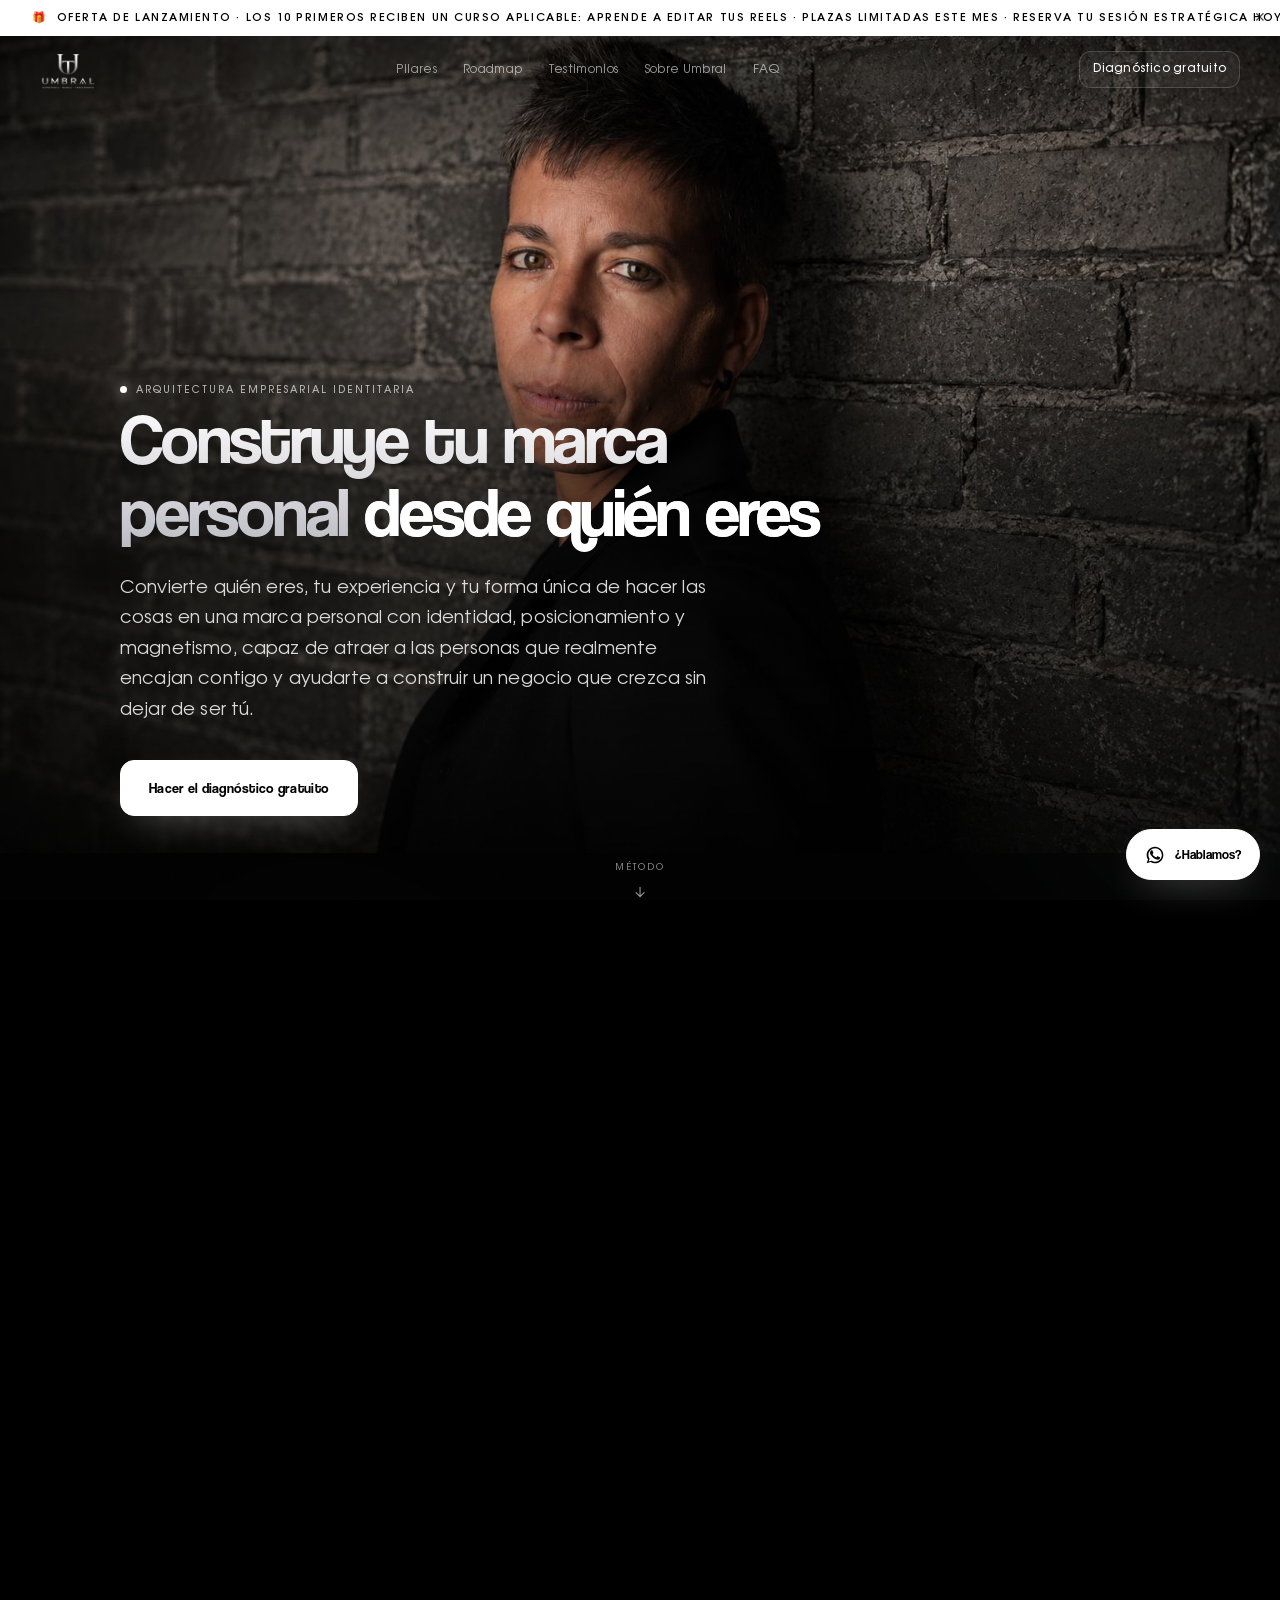
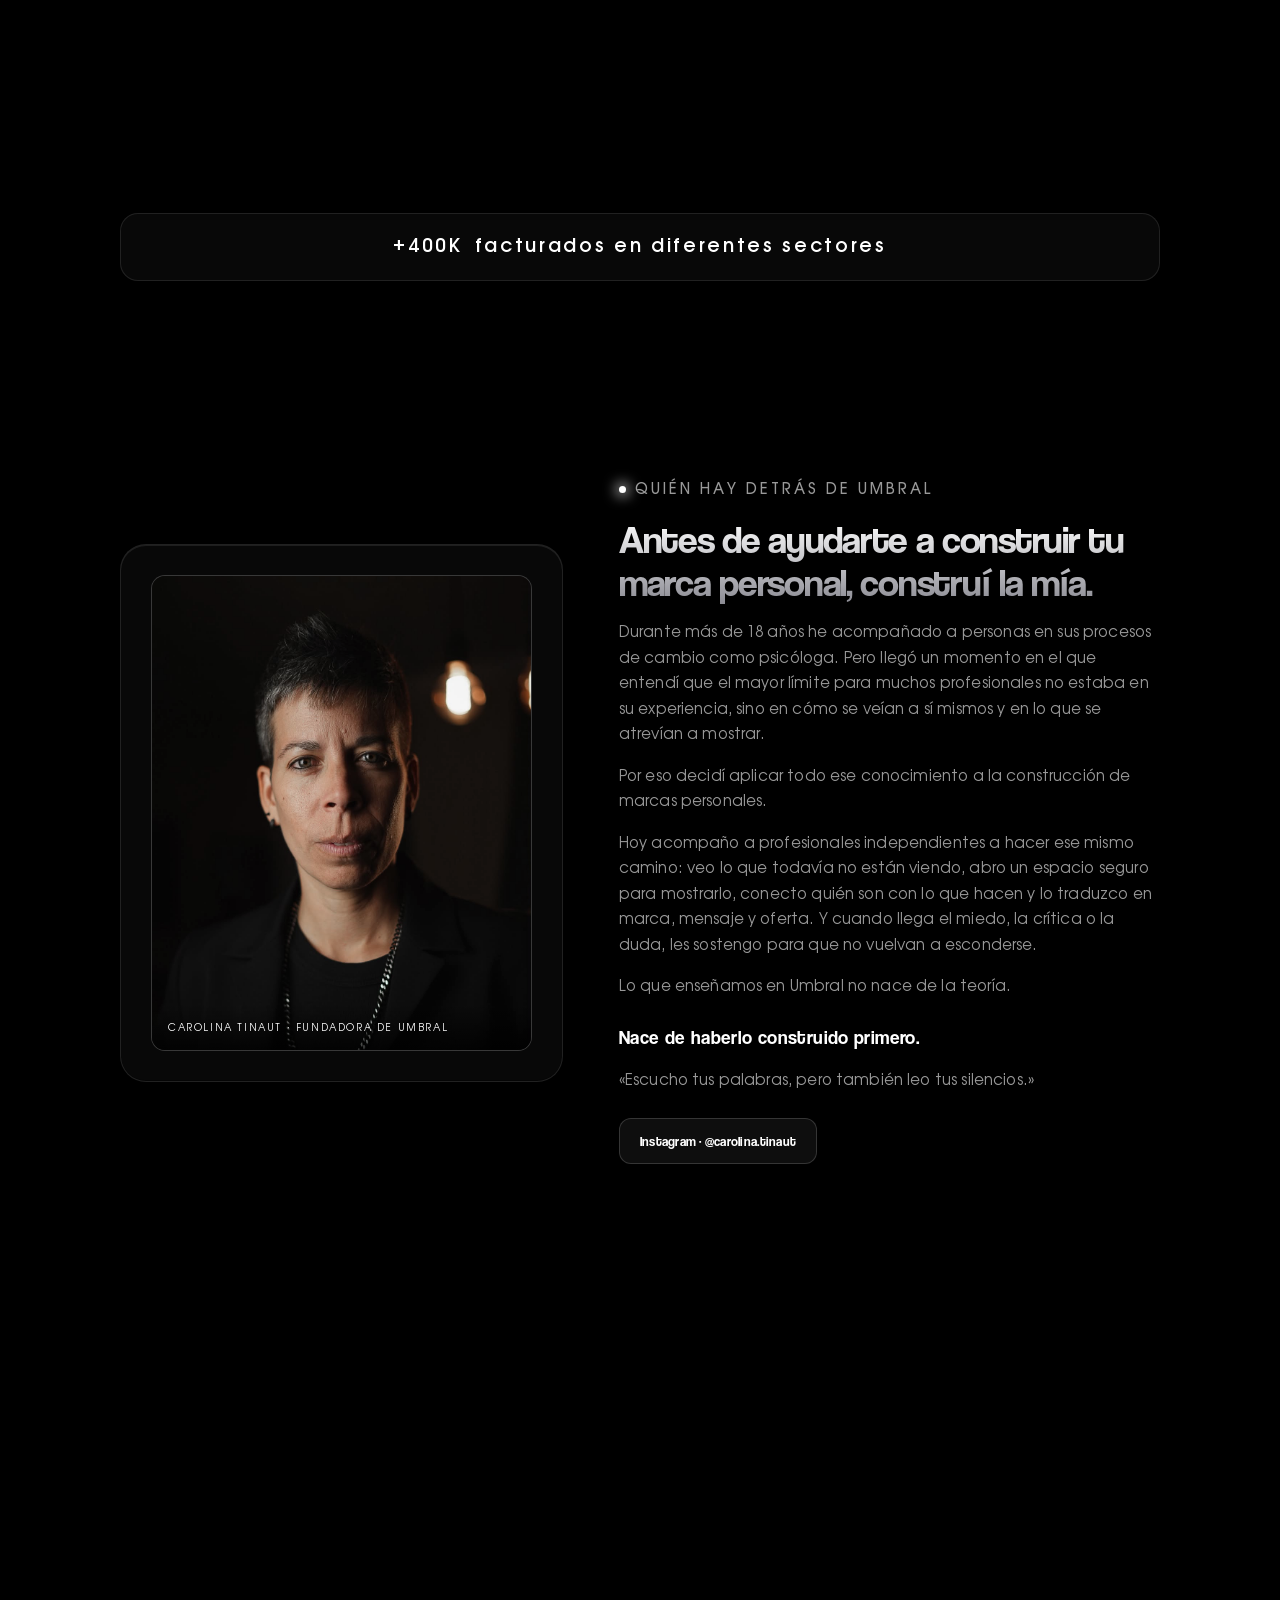
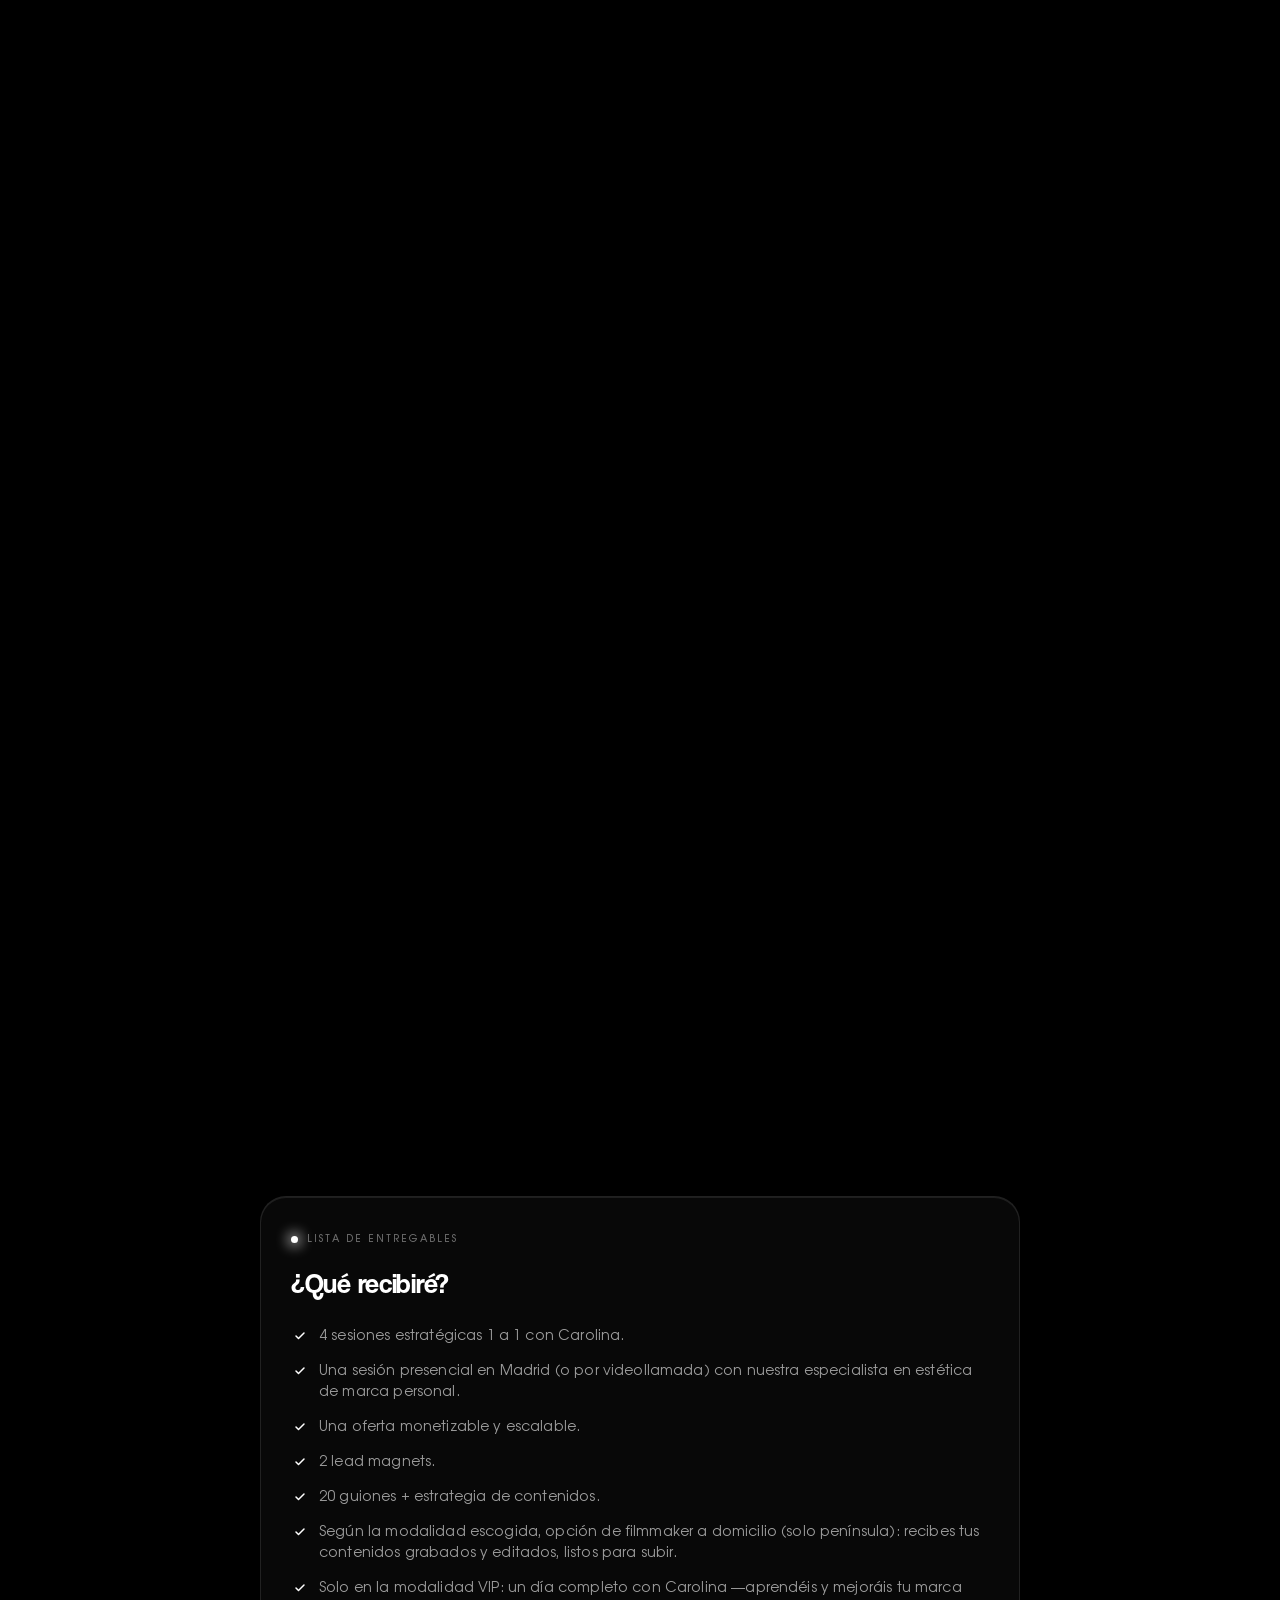
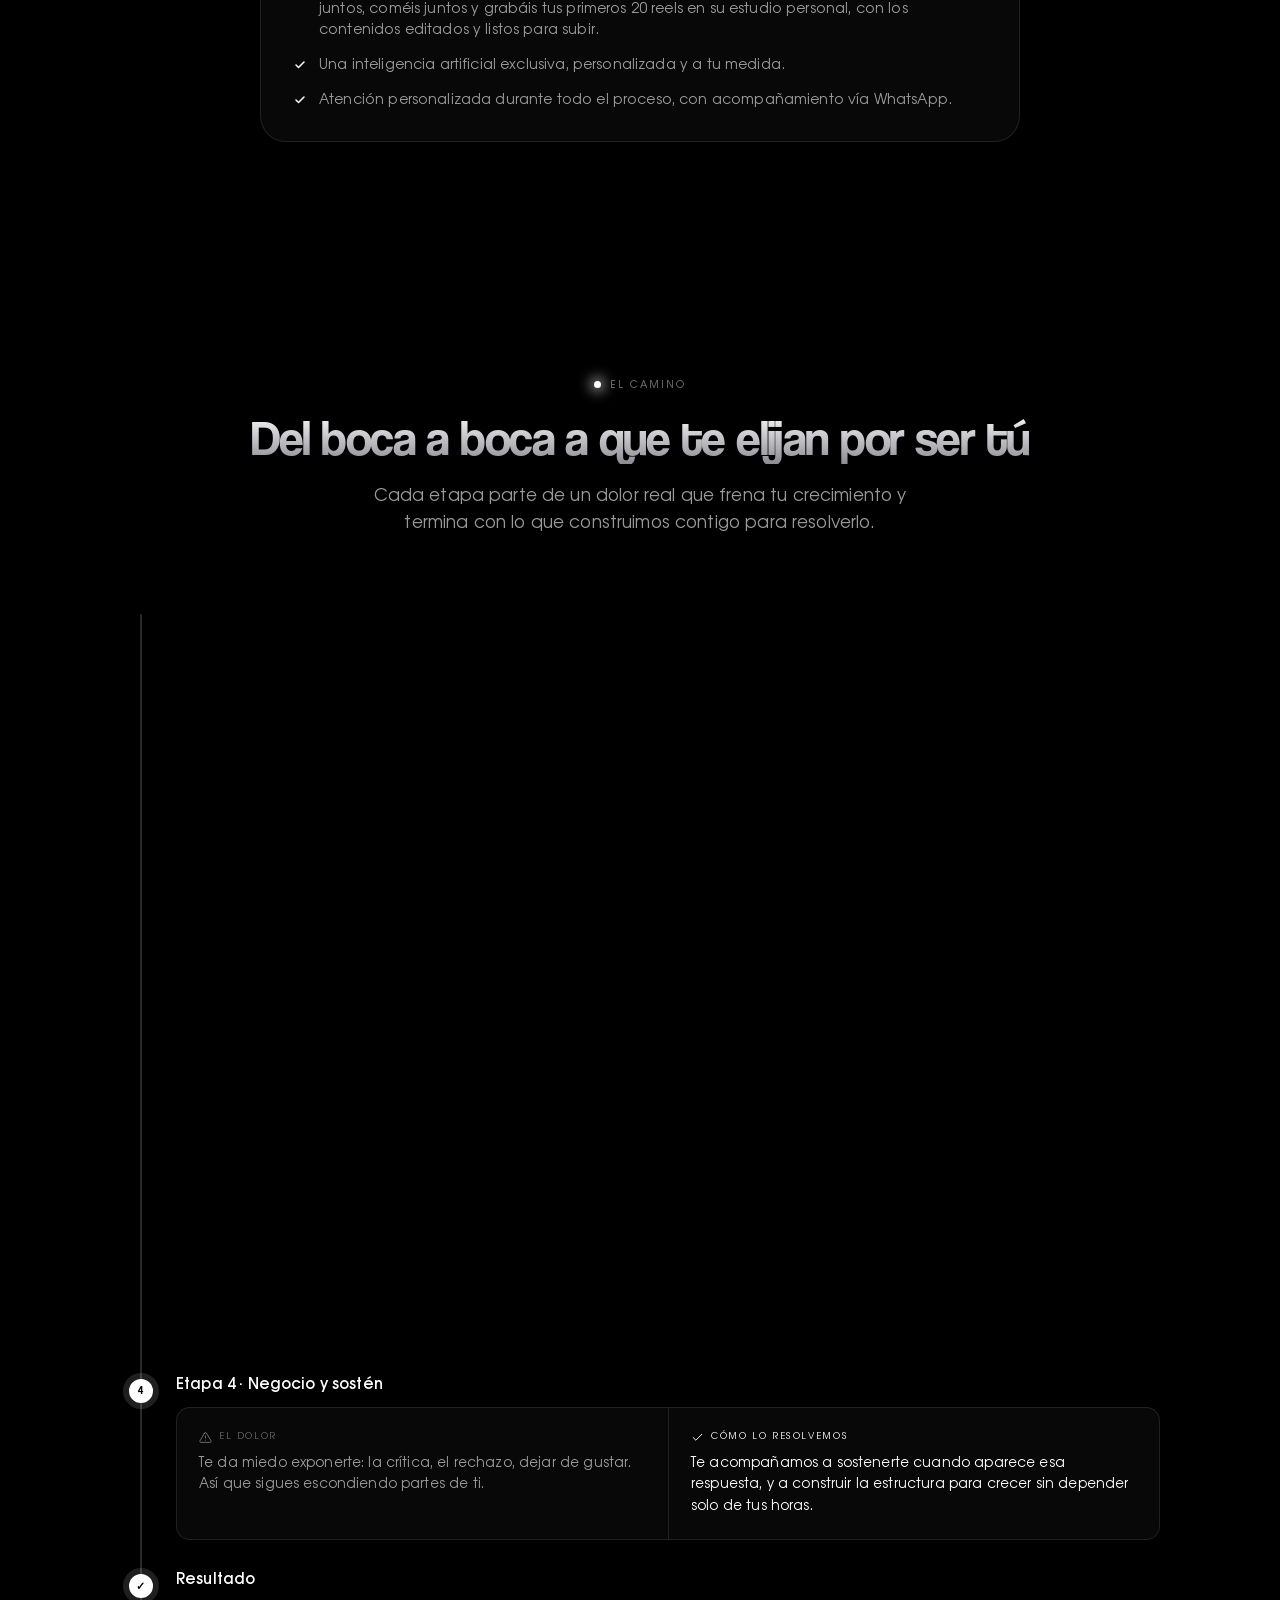
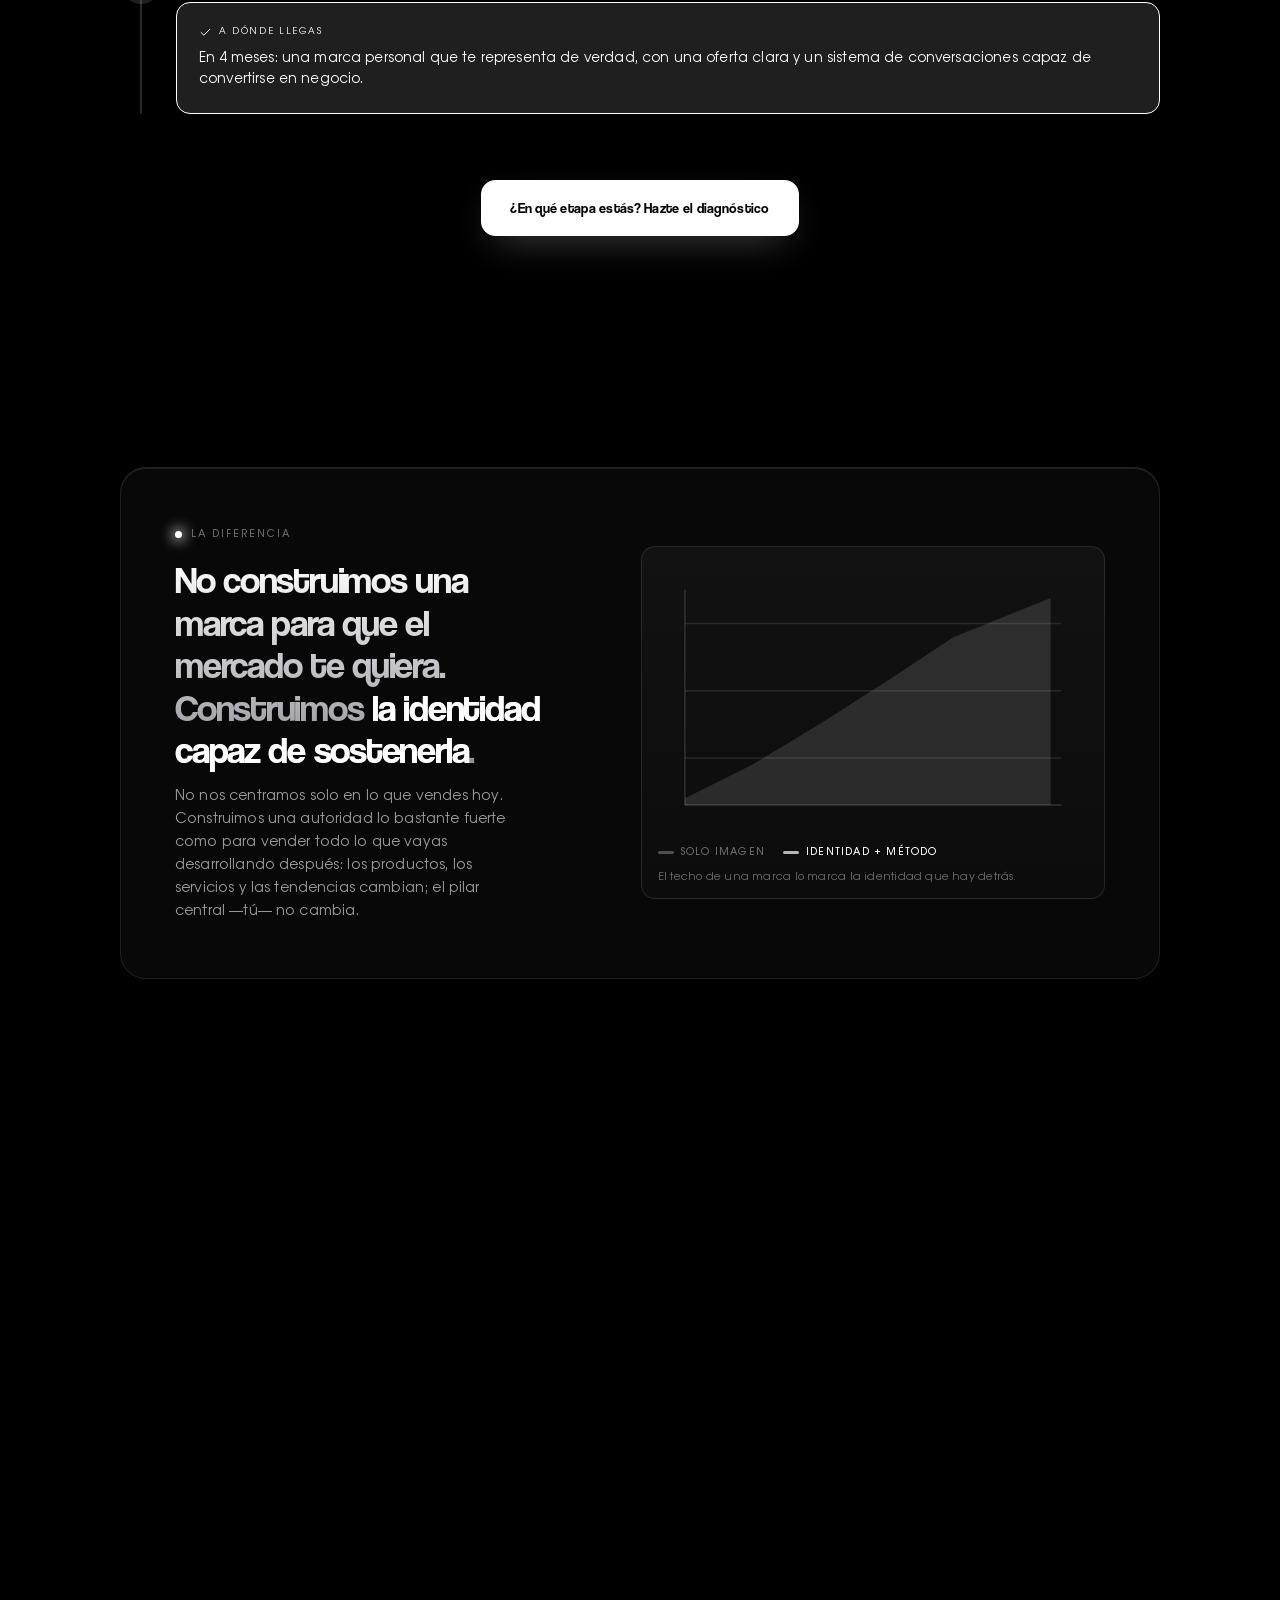
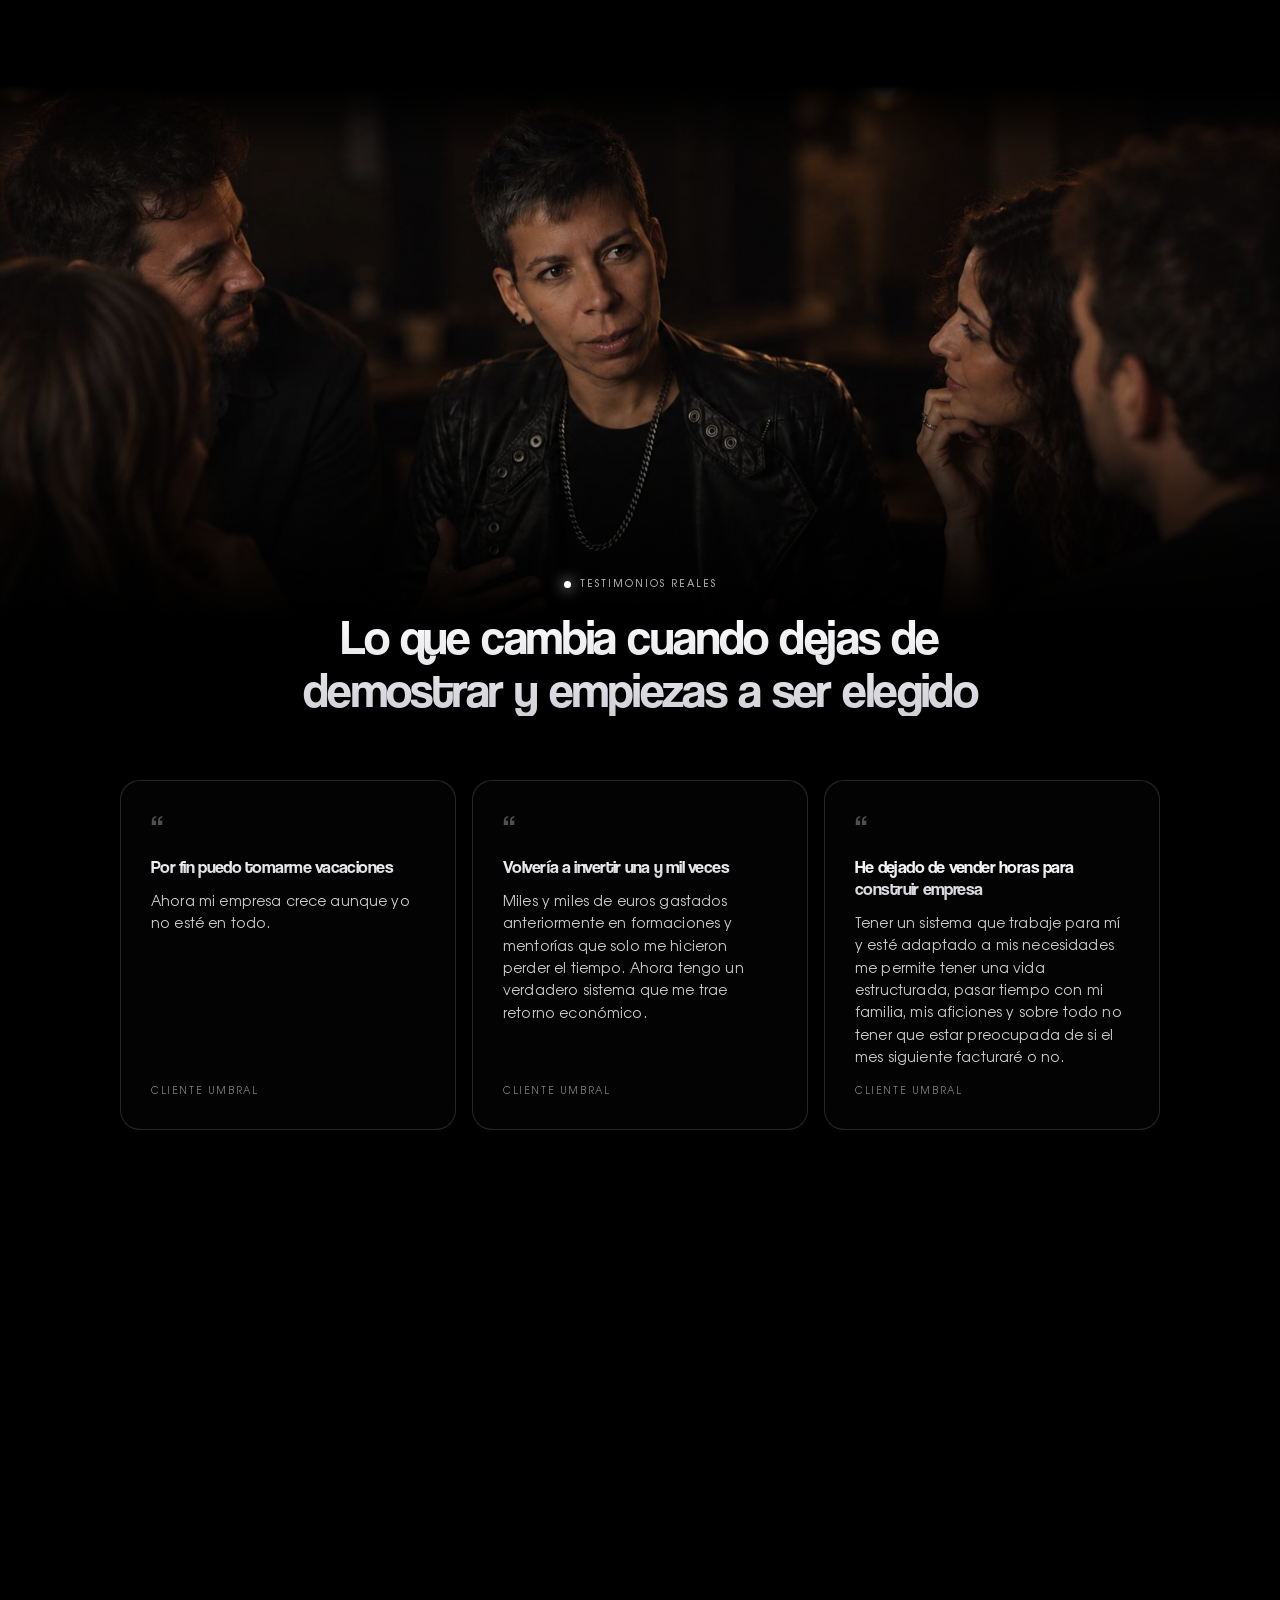
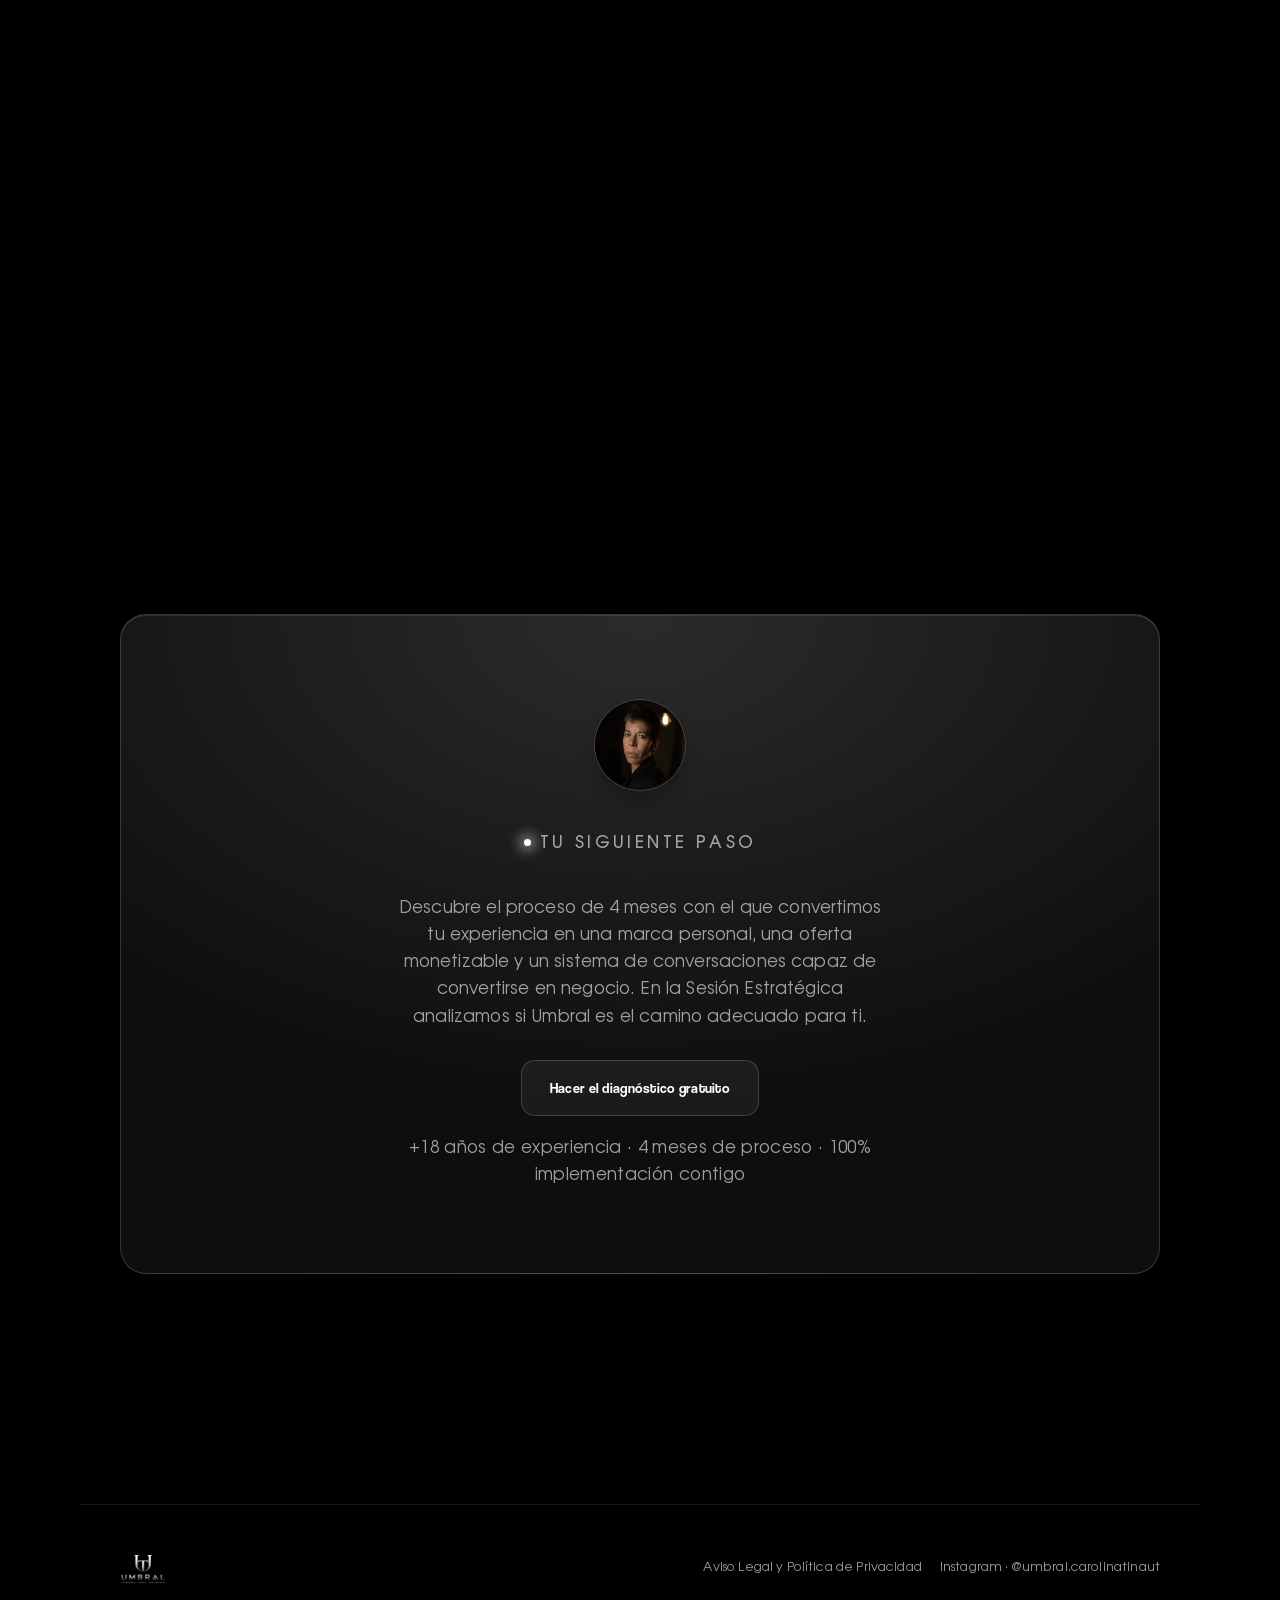
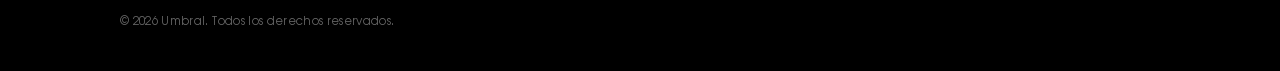
==== commit 9129987e: "Ocultar temporalmente el testimonio en video y el boton Ver el caso" ====
--- a/index.html
+++ b/index.html
@@ -604,7 +604,7 @@
           <p class="tcard__src">Cliente Umbral</p>
         </article>
       </div>
-      <div class="tvideo reveal">
+      <div class="tvideo reveal oculto-temporal">
         <span class="tvideo__ico" aria-hidden="true"><svg viewBox="0 0 24 24"><path d="M8 5v14l11-7z"/></svg></span>
         <div class="tvideo__txt">
           <strong>Testimonio real: creación de marca personal y sistema para joyería en Barcelona</strong>
--- a/styles.css
+++ b/styles.css
@@ -8,6 +8,8 @@
 
 /* Oculto temporalmente hasta nuevo aviso: todo lo relacionado con "clase gratuita" */
 .oculto-clase-gratuita{ display:none !important }
+/* Oculto temporalmente hasta nuevo aviso: otros bloques puntuales (p.ej. testimonio en vídeo) */
+.oculto-temporal{ display:none !important }
 
 /* ---- Hikasami: tipografía de textos pequeños (labels, captions, meta, tablas…) ----
    Archivos en /fonts (SIL OFL, Nikita Kononenko). */
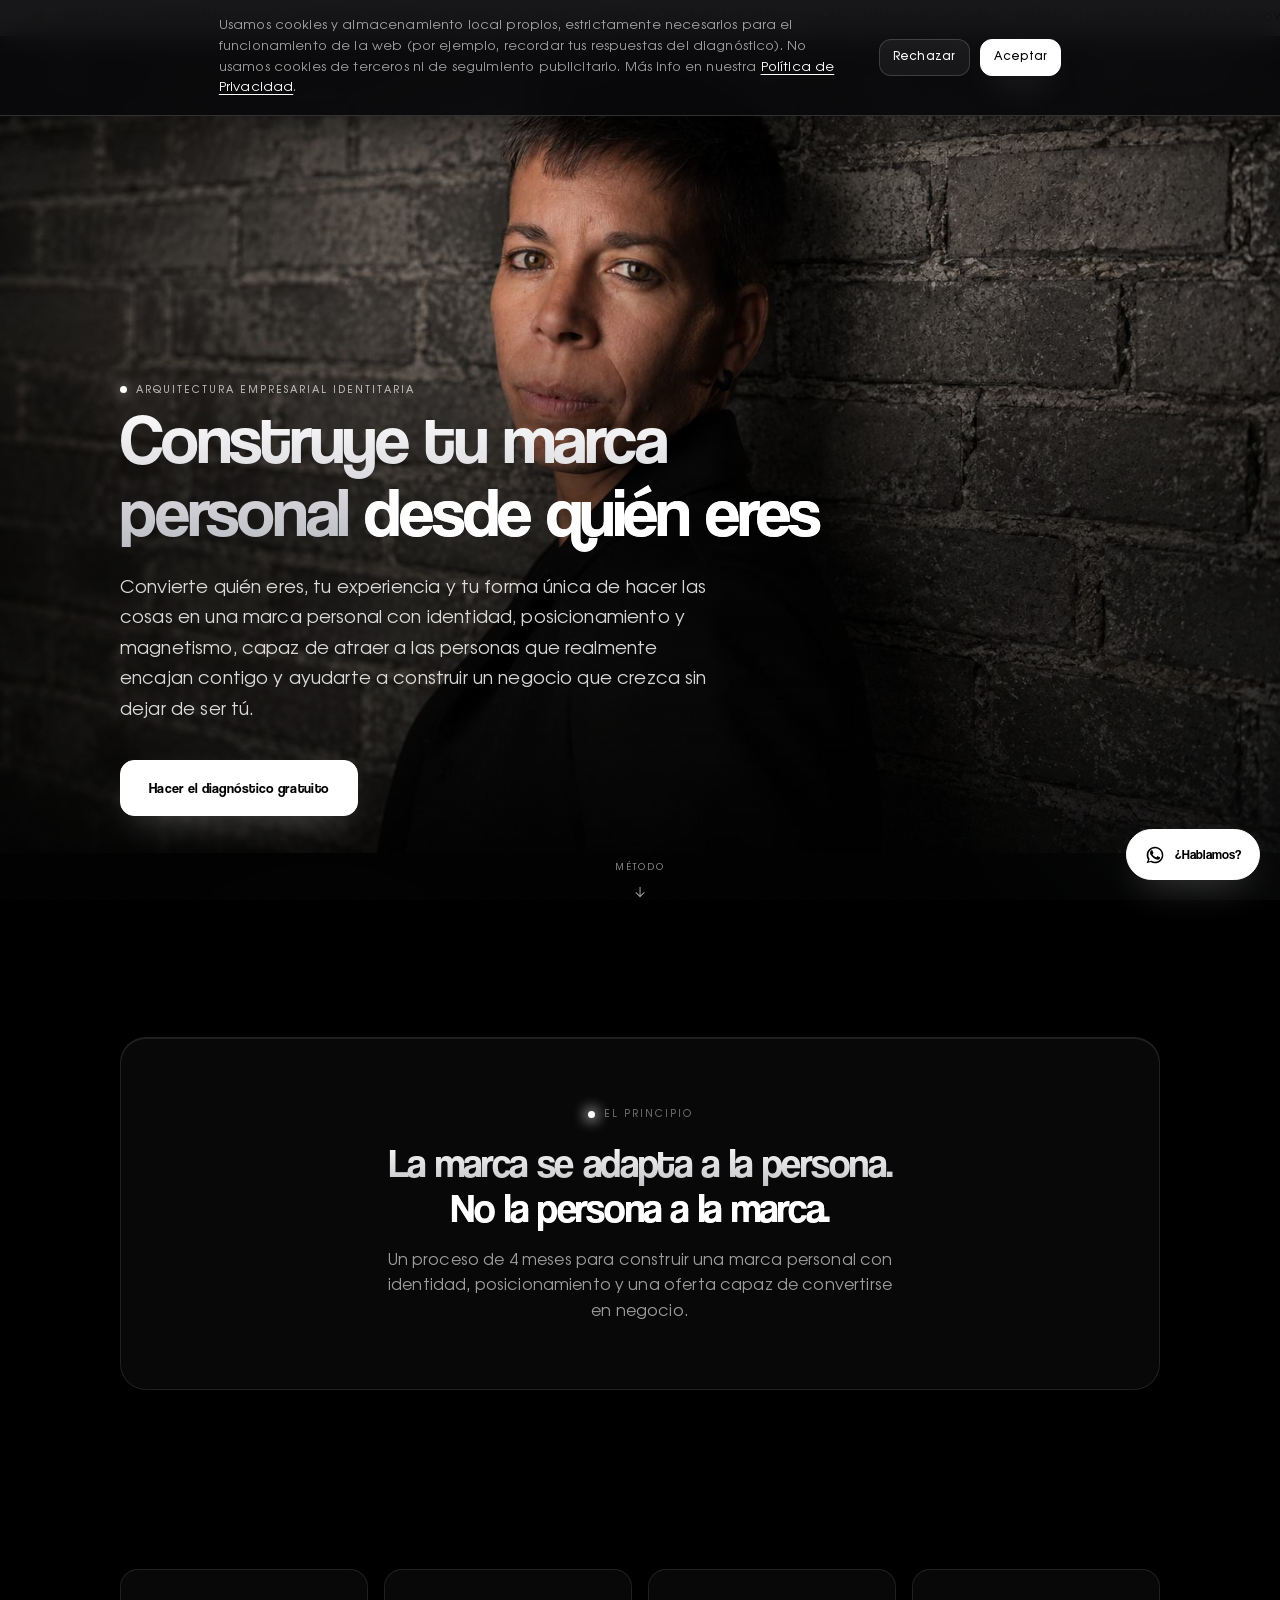
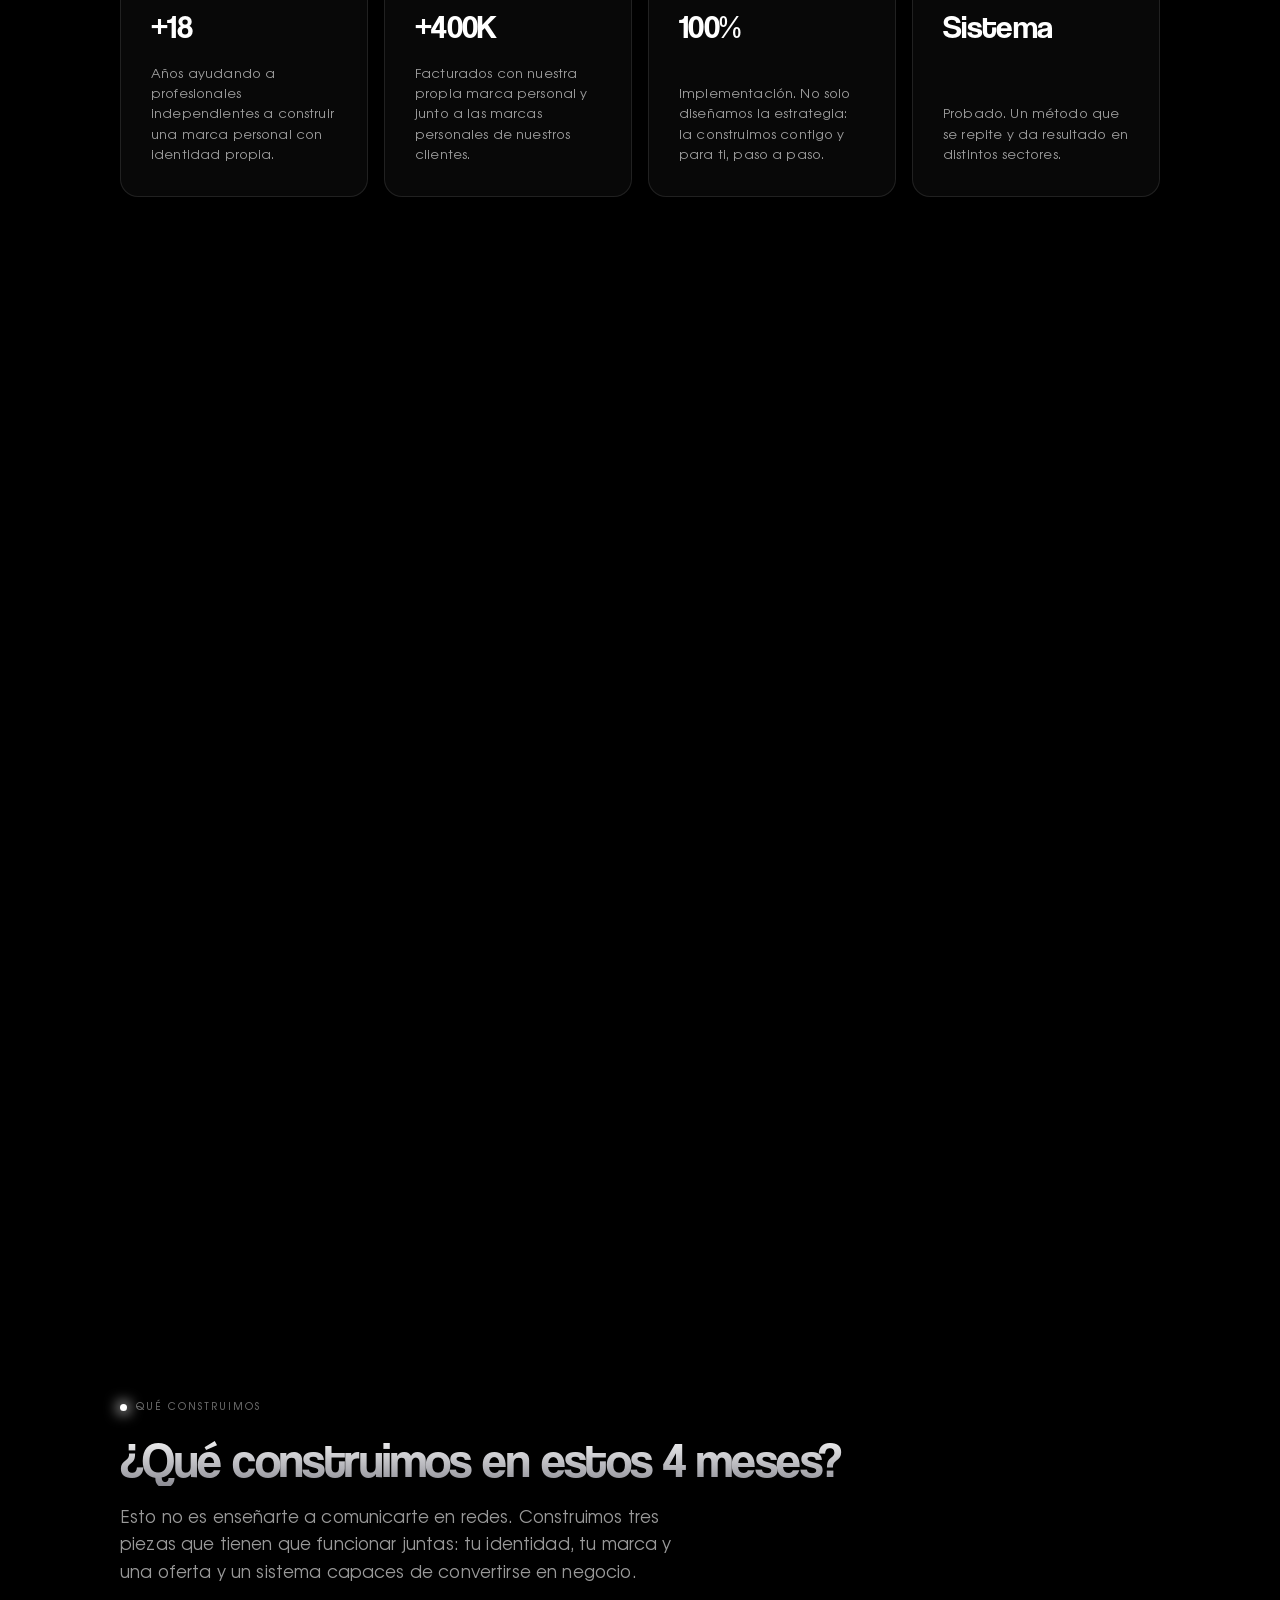
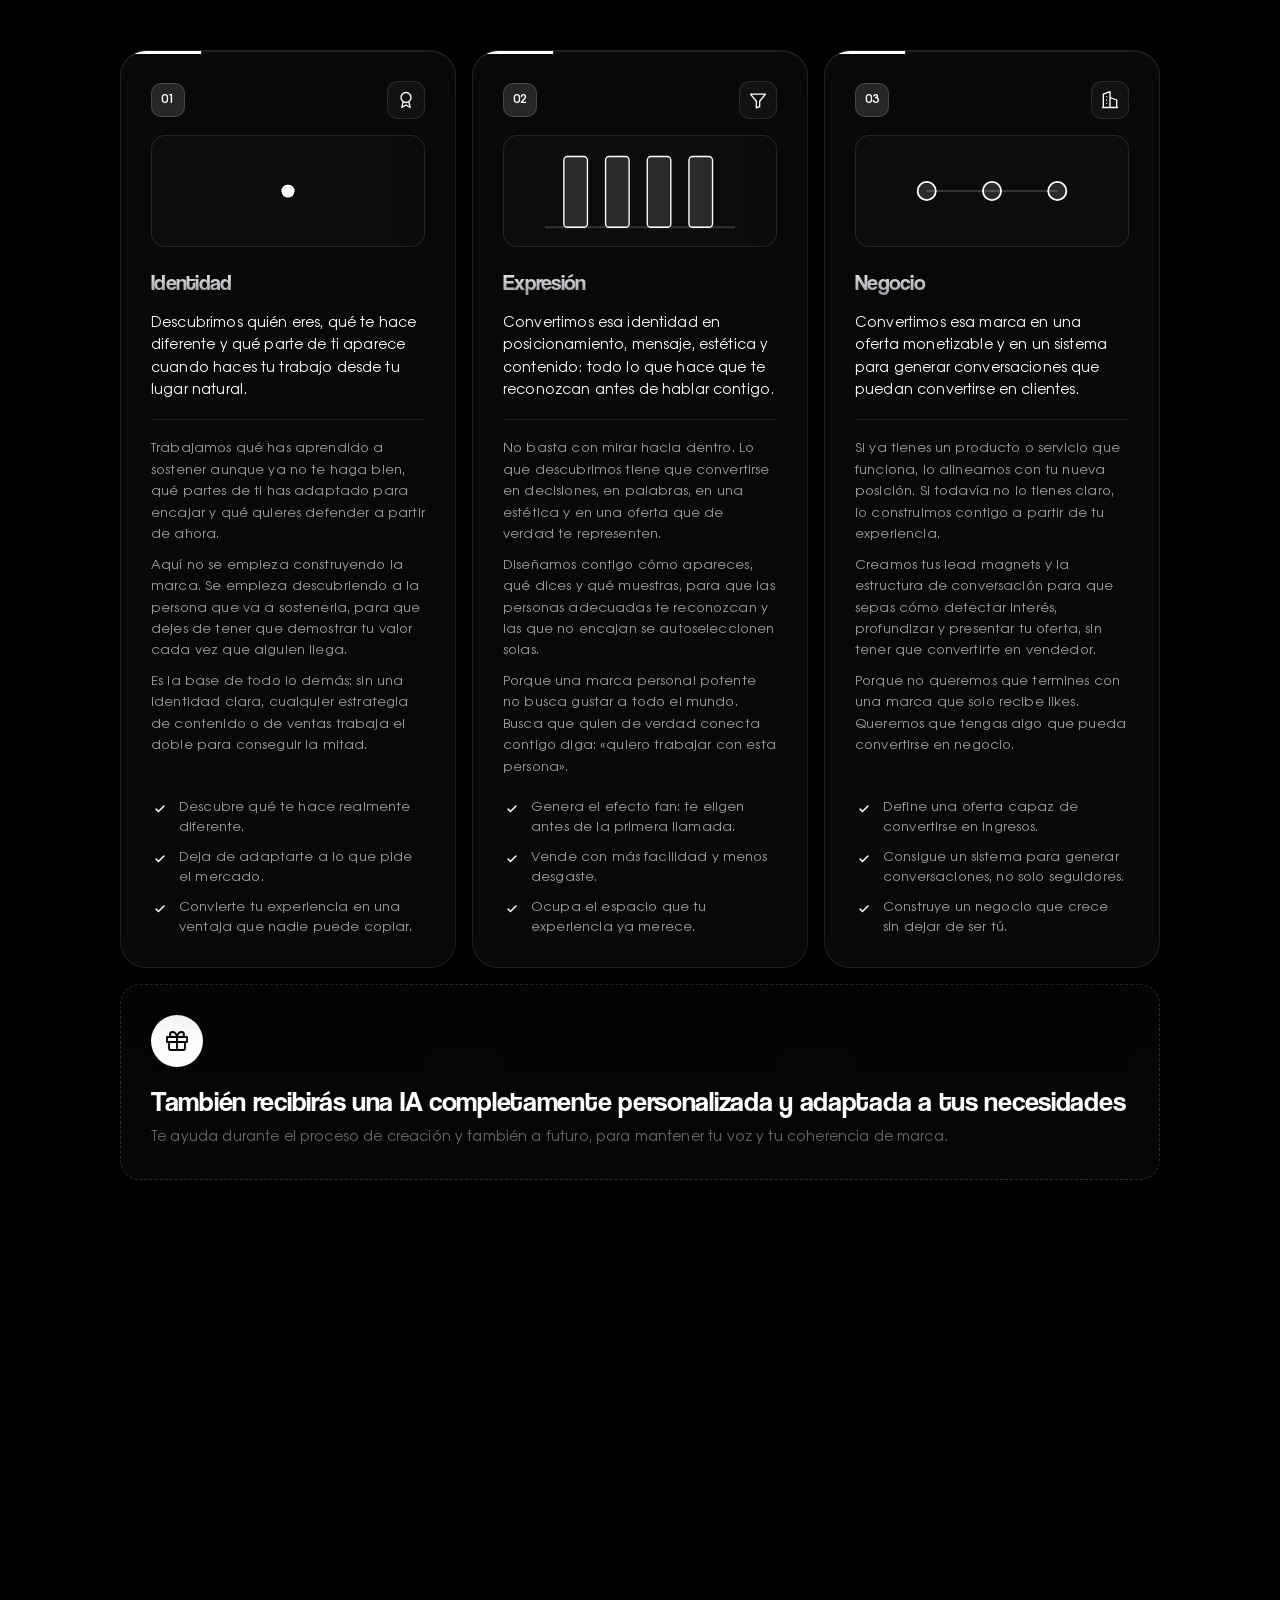
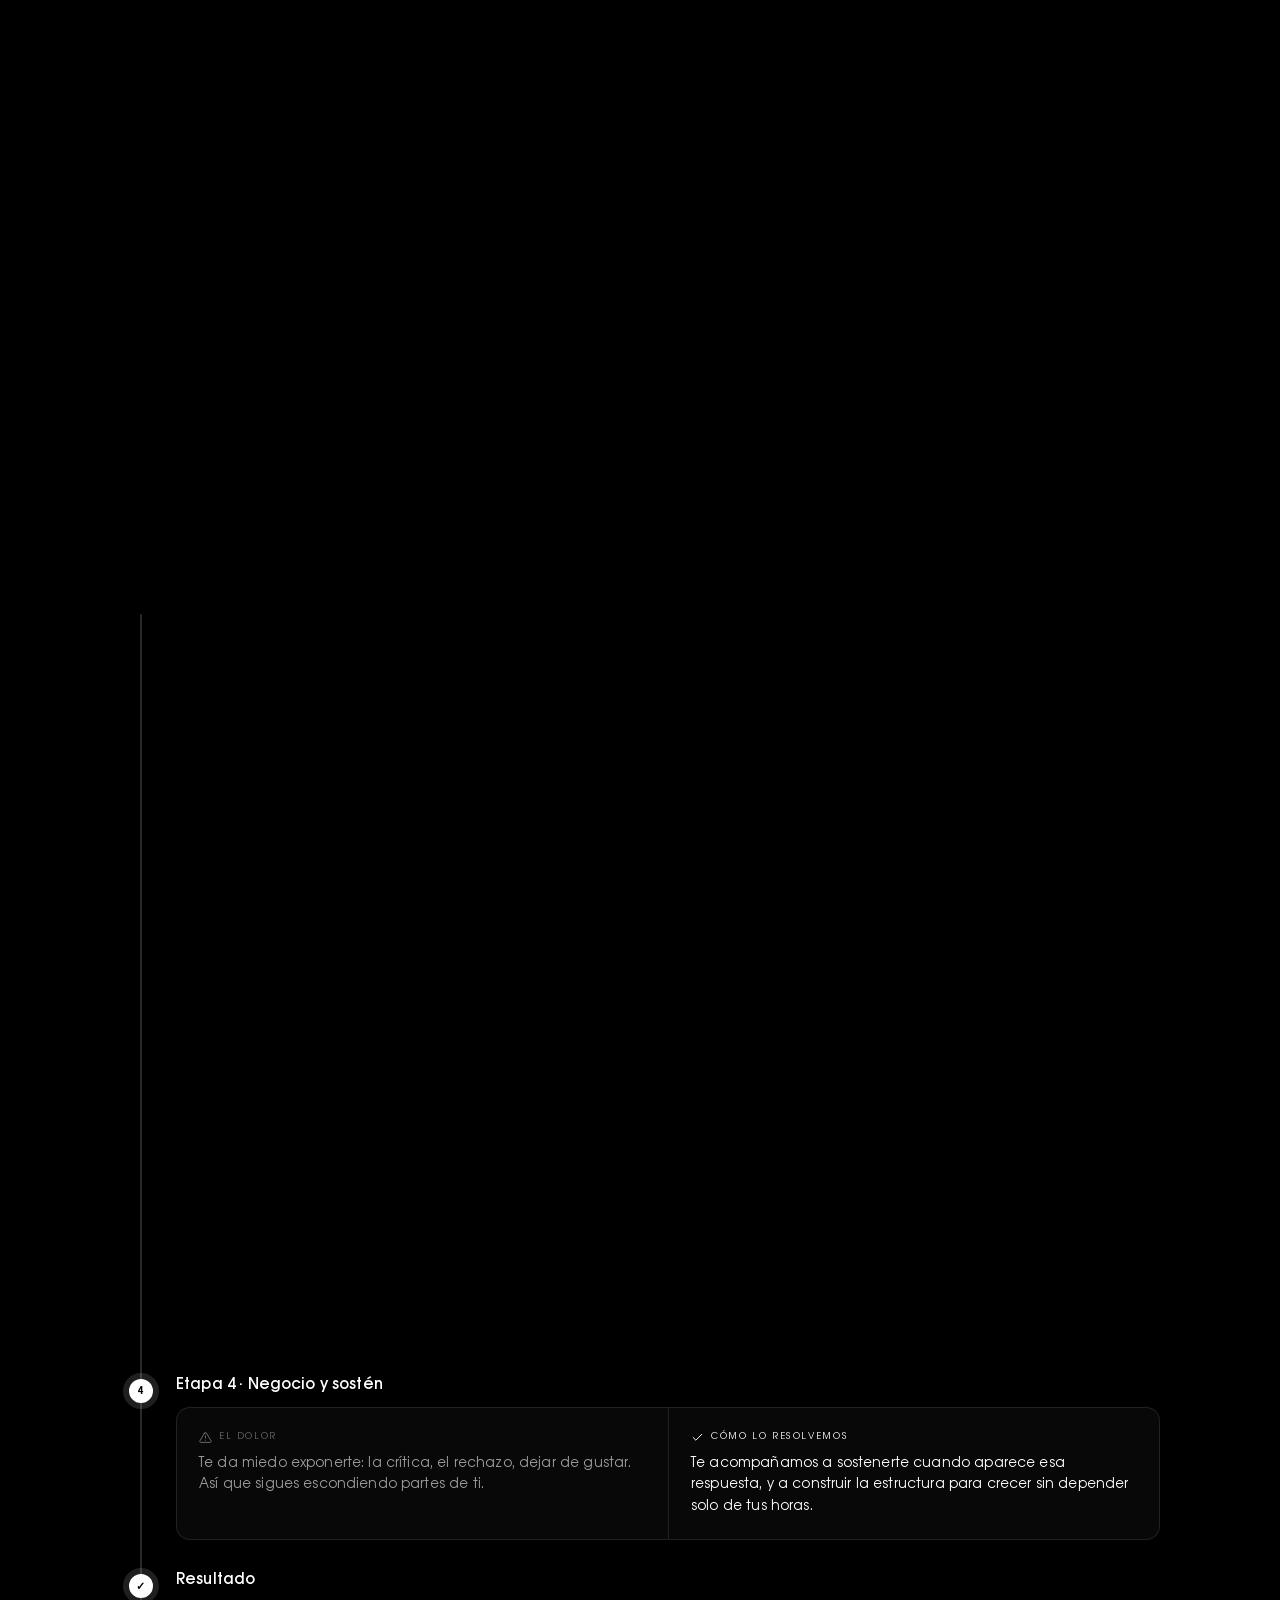
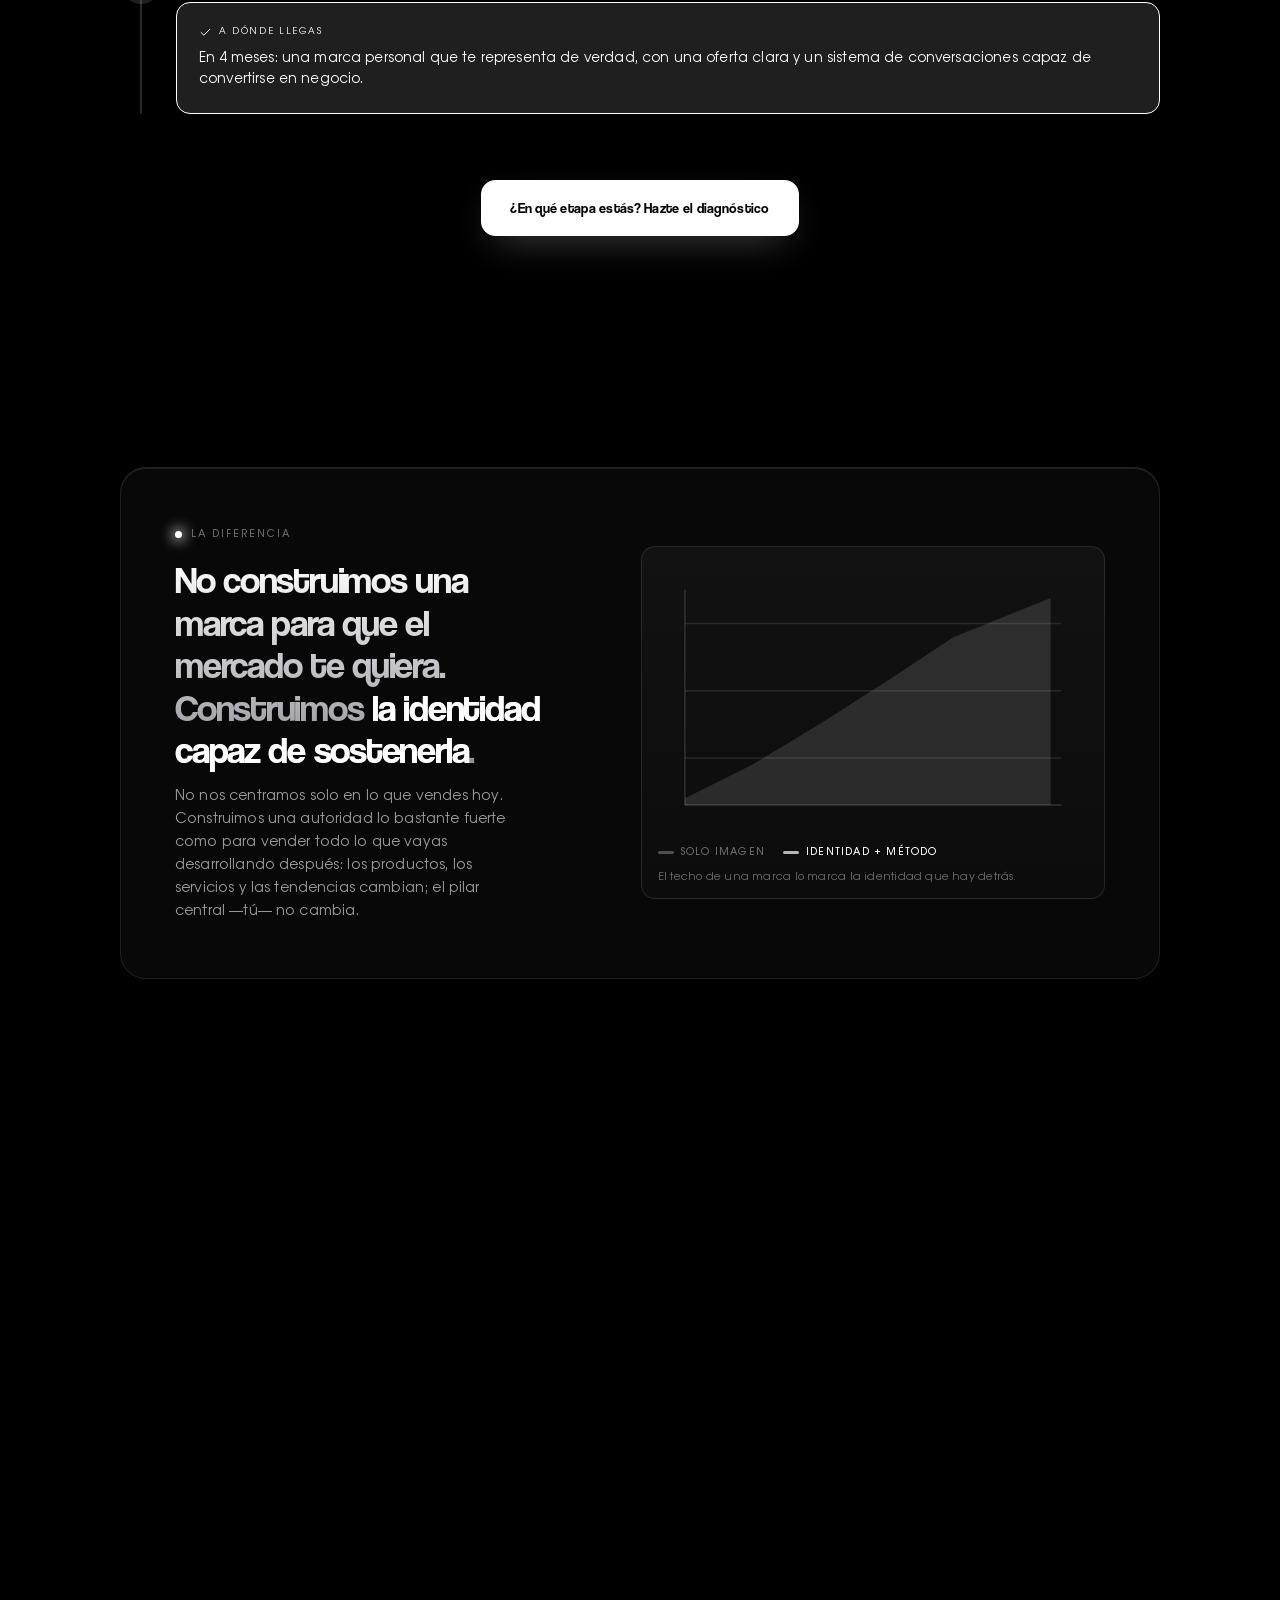
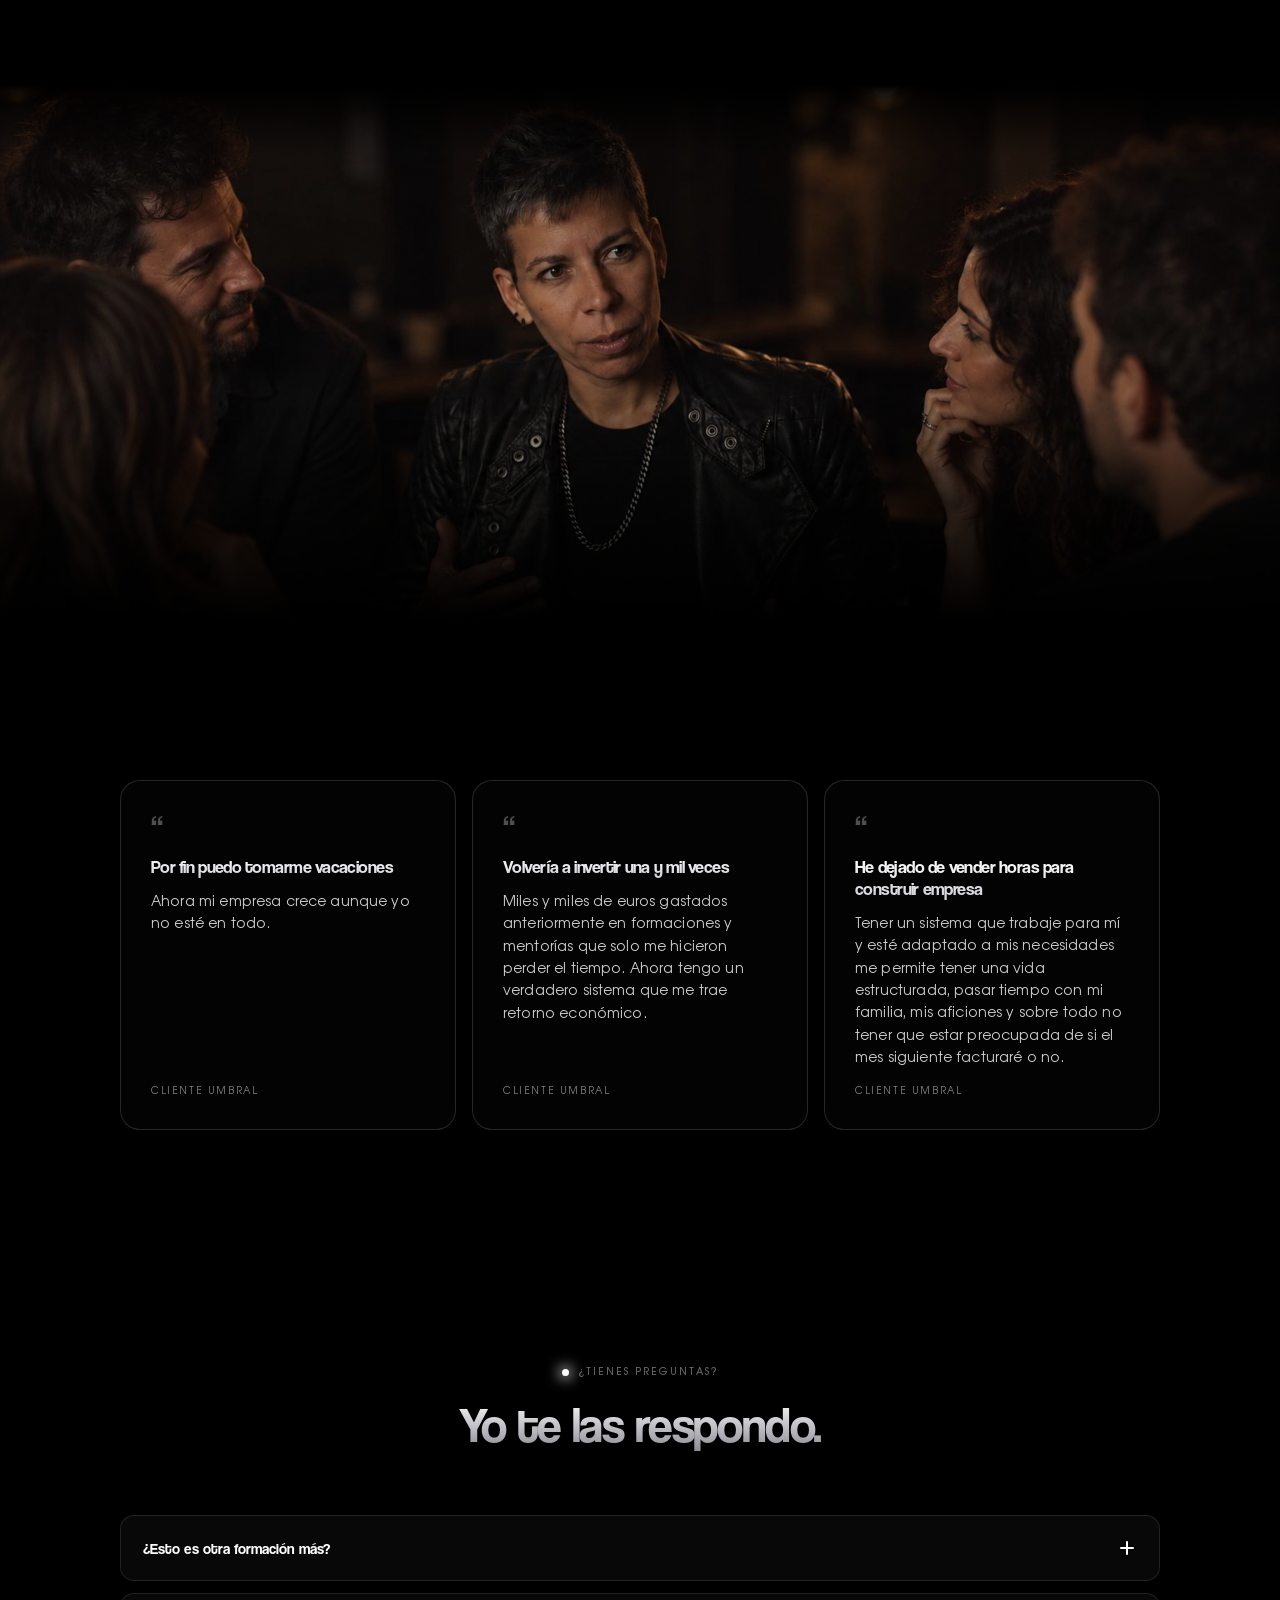
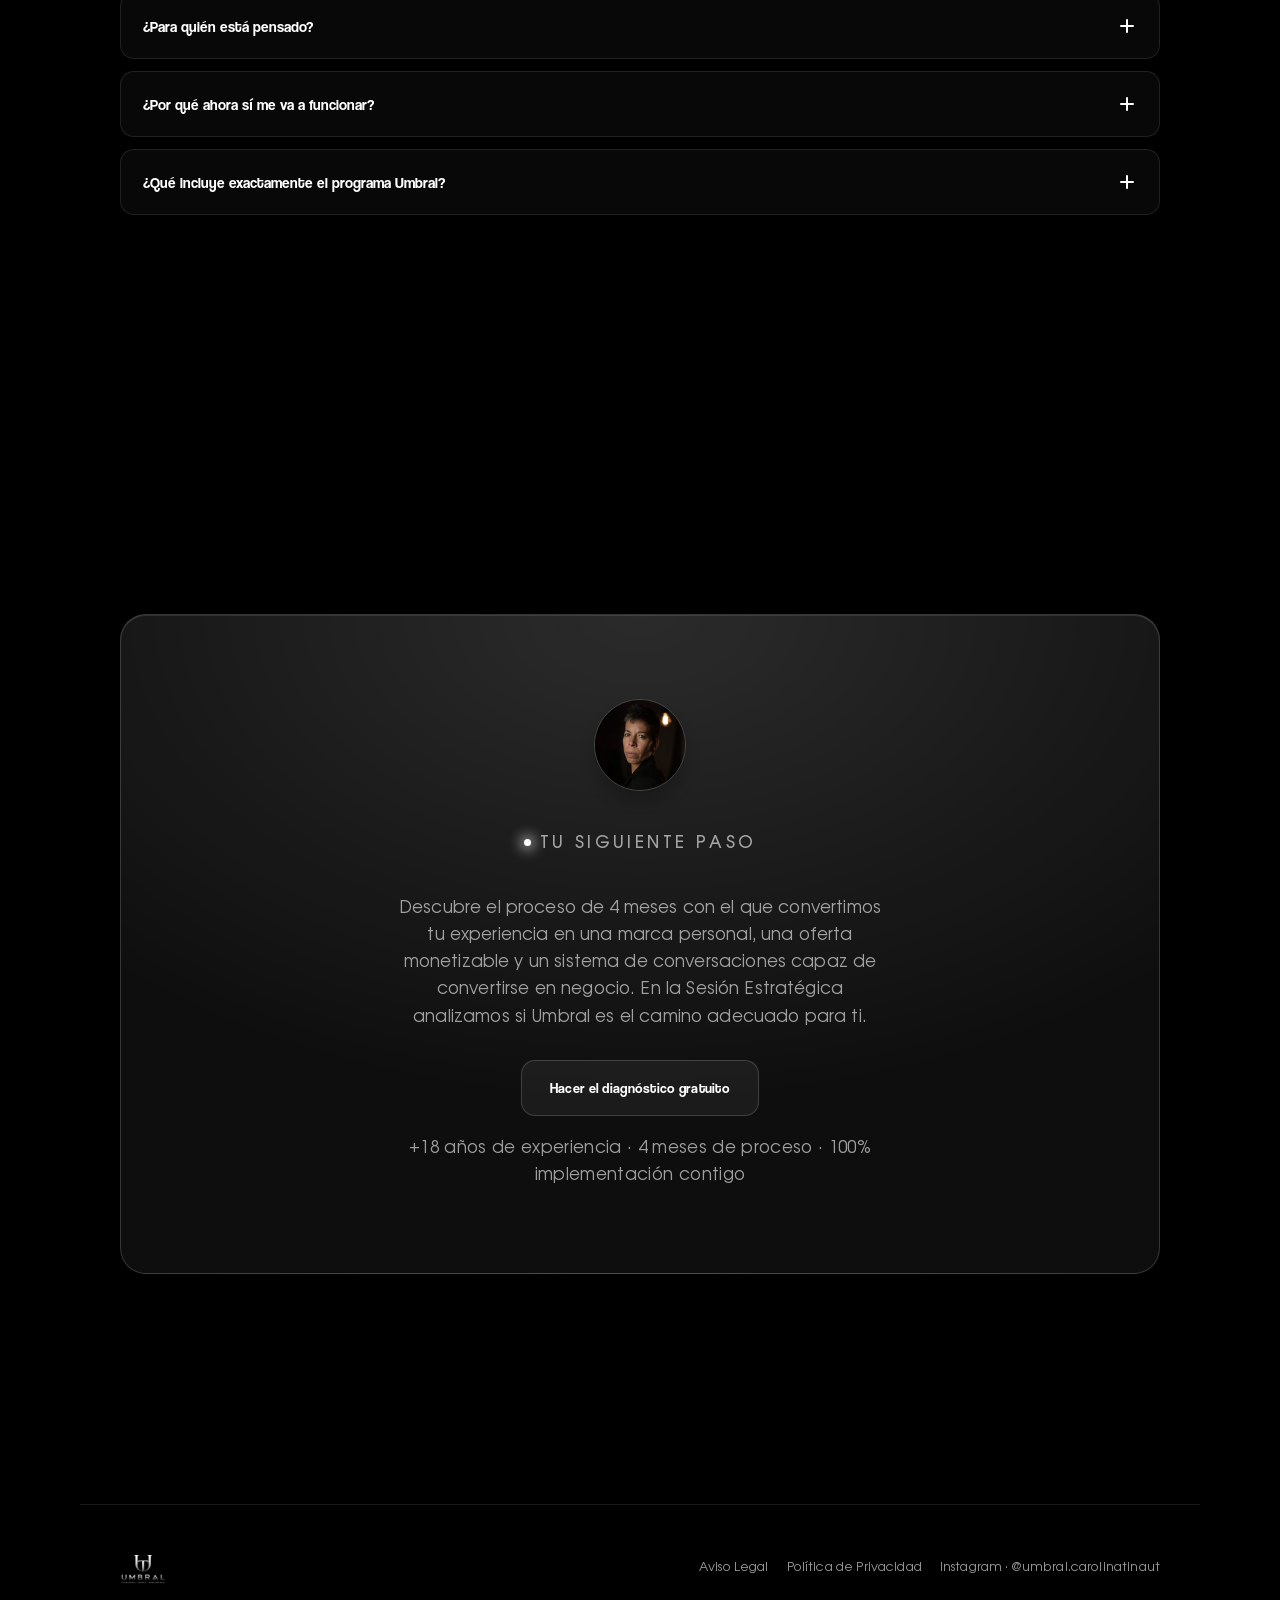
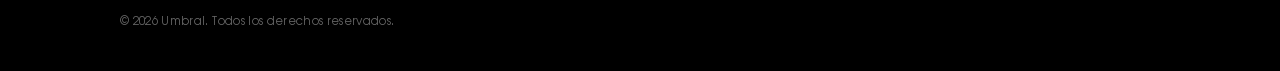
==== commit 3bc3f375: "Separar Aviso Legal y Politica de Privacidad en paginas propias, anadir tratamiento de datos (GoHigh" ====
--- a/index.html
+++ b/index.html
@@ -707,7 +707,8 @@
         <img class="brand__logo" src="fotos/logo-umbral.png" alt="UMBRAL" width="240" height="240">
       </a>
       <div class="footer__links">
-        <a href="#">Aviso Legal y Política de Privacidad</a>
+        <a href="aviso-legal.html">Aviso Legal</a>
+        <a href="privacidad.html">Política de Privacidad</a>
         <a href="https://www.instagram.com/umbral.carolinatinaut/" target="_blank" rel="noopener">Instagram · @umbral.carolinatinaut</a>
       </div>
     </div>
@@ -724,6 +725,15 @@
     </div>
   </div>
 
+  <!-- ===== AVISO DE COOKIES ===== -->
+  <div class="cookie-banner" id="cookieBanner" role="dialog" aria-live="polite" aria-label="Aviso de cookies" hidden>
+    <p>Usamos cookies y almacenamiento local propios, estrictamente necesarios para el funcionamiento de la web (por ejemplo, recordar tus respuestas del diagnóstico). No usamos cookies de terceros ni de seguimiento publicitario. Más info en nuestra <a href="privacidad.html">Política de Privacidad</a>.</p>
+    <div class="cookie-banner__actions">
+      <button type="button" class="btn btn--sm" id="cookieReject">Rechazar</button>
+      <button type="button" class="btn btn--solid btn--sm" id="cookieAccept">Aceptar</button>
+    </div>
+  </div>
+
   <!-- ===== BOTÓN FLOTANTE WHATSAPP ===== -->
   <a class="wa-float" href="https://wa.link/8ro56k" target="_blank" rel="noopener" aria-label="Hablar por WhatsApp">
     <svg viewBox="0 0 24 24" aria-hidden="true"><path d="M17.472 14.382c-.297-.149-1.758-.867-2.03-.967-.273-.099-.471-.148-.67.15-.197.297-.767.966-.94 1.164-.173.199-.347.223-.644.075-.297-.15-1.255-.463-2.39-1.475-.883-.788-1.48-1.761-1.653-2.059-.173-.297-.018-.458.13-.606.134-.133.298-.347.446-.52.149-.174.198-.298.298-.497.099-.198.05-.371-.025-.52-.075-.149-.669-1.612-.916-2.207-.242-.579-.487-.5-.669-.51-.173-.008-.371-.01-.57-.01-.198 0-.52.074-.792.372-.272.297-1.04 1.016-1.04 2.479 0 1.462 1.065 2.875 1.213 3.074.149.198 2.096 3.2 5.077 4.487.71.306 1.263.489 1.694.626.712.227 1.36.195 1.871.118.571-.085 1.758-.719 2.006-1.413.248-.694.248-1.289.173-1.413-.074-.124-.272-.198-.57-.347z"/><path d="M12.004 2C6.484 2 2 6.478 2 11.998c0 1.994.583 3.85 1.588 5.41L2 22l4.71-1.55a9.96 9.96 0 0 0 5.294 1.51h.004c5.52 0 10.002-4.478 10.002-9.998C22.01 6.478 17.526 2 12.004 2zm0 18.09h-.003a8.08 8.08 0 0 1-4.12-1.13l-.296-.176-3.08 1.014.98-3.14-.194-.322a8.06 8.06 0 0 1-1.243-4.336c0-4.463 3.632-8.093 8.098-8.093 2.162 0 4.194.844 5.723 2.376a8.04 8.04 0 0 1 2.372 5.723c0 4.463-3.63 8.093-8.098 8.093z"/></svg>
--- a/styles.css
+++ b/styles.css
@@ -99,13 +99,14 @@
   --title-bot:#74747e;
 }
 
-html{scroll-behavior:smooth;scroll-padding-top:calc(var(--promo-h) + var(--nav-h) + 20px)}
+html{scroll-behavior:smooth;scroll-padding-top:calc(var(--promo-h) + var(--nav-h) + 20px);
+  overflow-x:hidden;overscroll-behavior-x:none;width:100%}
 
 body{
   background:var(--bg); color:var(--ink);
   font-family:var(--font-small); font-size:15px; line-height:1.6; letter-spacing:.01em;
   -webkit-font-smoothing:antialiased;
-  overflow-x:hidden; min-height:100vh;
+  overflow-x:hidden; overscroll-behavior-x:none; min-height:100vh; width:100%;
 }
 body.no-scroll{overflow:hidden}
 a{color:inherit;text-decoration:none}
@@ -1078,7 +1079,57 @@
 .wa-float:hover{transform:translateY(-3px);filter:brightness(1.07)}
 .wa-float svg{width:20px;height:20px;flex:none;fill:currentColor}
 @media (max-width:640px){
-  .wa-float{right:14px;bottom:14px;padding:12px;border-radius:50%}
-  .wa-float span{display:none}
+  .wa-float{
+    left:50%;right:auto;bottom:calc(16px + env(safe-area-inset-bottom));
+    transform:translateX(-50%);
+    width:auto;min-width:min(280px,calc(100% - 32px));height:auto;
+    padding:16px 28px;
+    justify-content:center;gap:12px;
+    border-radius:18px;
+    background:var(--glass-2);color:#e3bba0;border:1px solid rgba(227,187,160,.45);
+    backdrop-filter:blur(12px) saturate(140%);-webkit-backdrop-filter:blur(12px) saturate(140%);
+    box-shadow:0 0 32px 4px rgba(227,187,160,.35),0 14px 38px -14px rgba(0,0,0,.55);
+    font-size:15px;
+  }
+  .wa-float:hover{transform:translateX(-50%) translateY(-3px);filter:none}
+  .wa-float span{display:inline}
   .wa-float svg{width:24px;height:24px}
 }
+
+/* ==========================================================================
+   AVISO DE COOKIES
+   ========================================================================== */
+.cookie-banner{
+  position:fixed;left:0;right:0;top:0;z-index:500;
+  display:flex;align-items:center;justify-content:center;gap:20px;flex-wrap:wrap;
+  padding:16px clamp(16px,4vw,32px);
+  padding-top:calc(16px + env(safe-area-inset-top));
+  background:var(--opaque);
+  backdrop-filter:blur(14px) saturate(140%);-webkit-backdrop-filter:blur(14px) saturate(140%);
+  border-bottom:1px solid var(--line-2);
+  box-shadow:0 20px 50px -20px rgba(0,0,0,.6);
+}
+.cookie-banner[hidden]{display:none}
+.cookie-banner p{margin:0;color:var(--muted);font-size:13px;line-height:1.6;max-width:640px}
+.cookie-banner a{color:var(--ink);text-decoration:underline;text-underline-offset:3px}
+.cookie-banner__actions{display:flex;gap:10px;flex:none}
+@media (max-width:640px){
+  .cookie-banner{flex-direction:column;align-items:stretch;text-align:center}
+  .cookie-banner__actions{justify-content:center}
+}
+
+/* ==========================================================================
+   PÁGINAS LEGALES (Aviso Legal / Privacidad)
+   ========================================================================== */
+.legal-header{display:flex;align-items:center;justify-content:space-between;gap:16px;padding-block:28px;flex-wrap:wrap}
+.legal-doc{max-width:760px}
+.legal-doc .kicker{margin-bottom:14px}
+.legal-doc h1{font-family:var(--font-display);font-weight:600;font-size:clamp(32px,5vw,52px);line-height:1.05}
+.legal-doc__updated{color:var(--muted);font-size:13px;margin-top:16px}
+.legal-doc h2{font-family:var(--font-display);font-weight:600;font-size:clamp(19px,2.4vw,24px);margin-top:44px;margin-bottom:14px;color:var(--ink)}
+.legal-doc p{color:var(--muted);line-height:1.75}
+.legal-doc p+p{margin-top:14px}
+.legal-doc ul{margin-top:12px;padding-left:20px;color:var(--muted);line-height:1.75}
+.legal-doc li{margin-top:6px}
+.legal-doc a{color:var(--ink);text-decoration:underline;text-underline-offset:3px}
+.legal-doc strong{color:var(--ink)}
